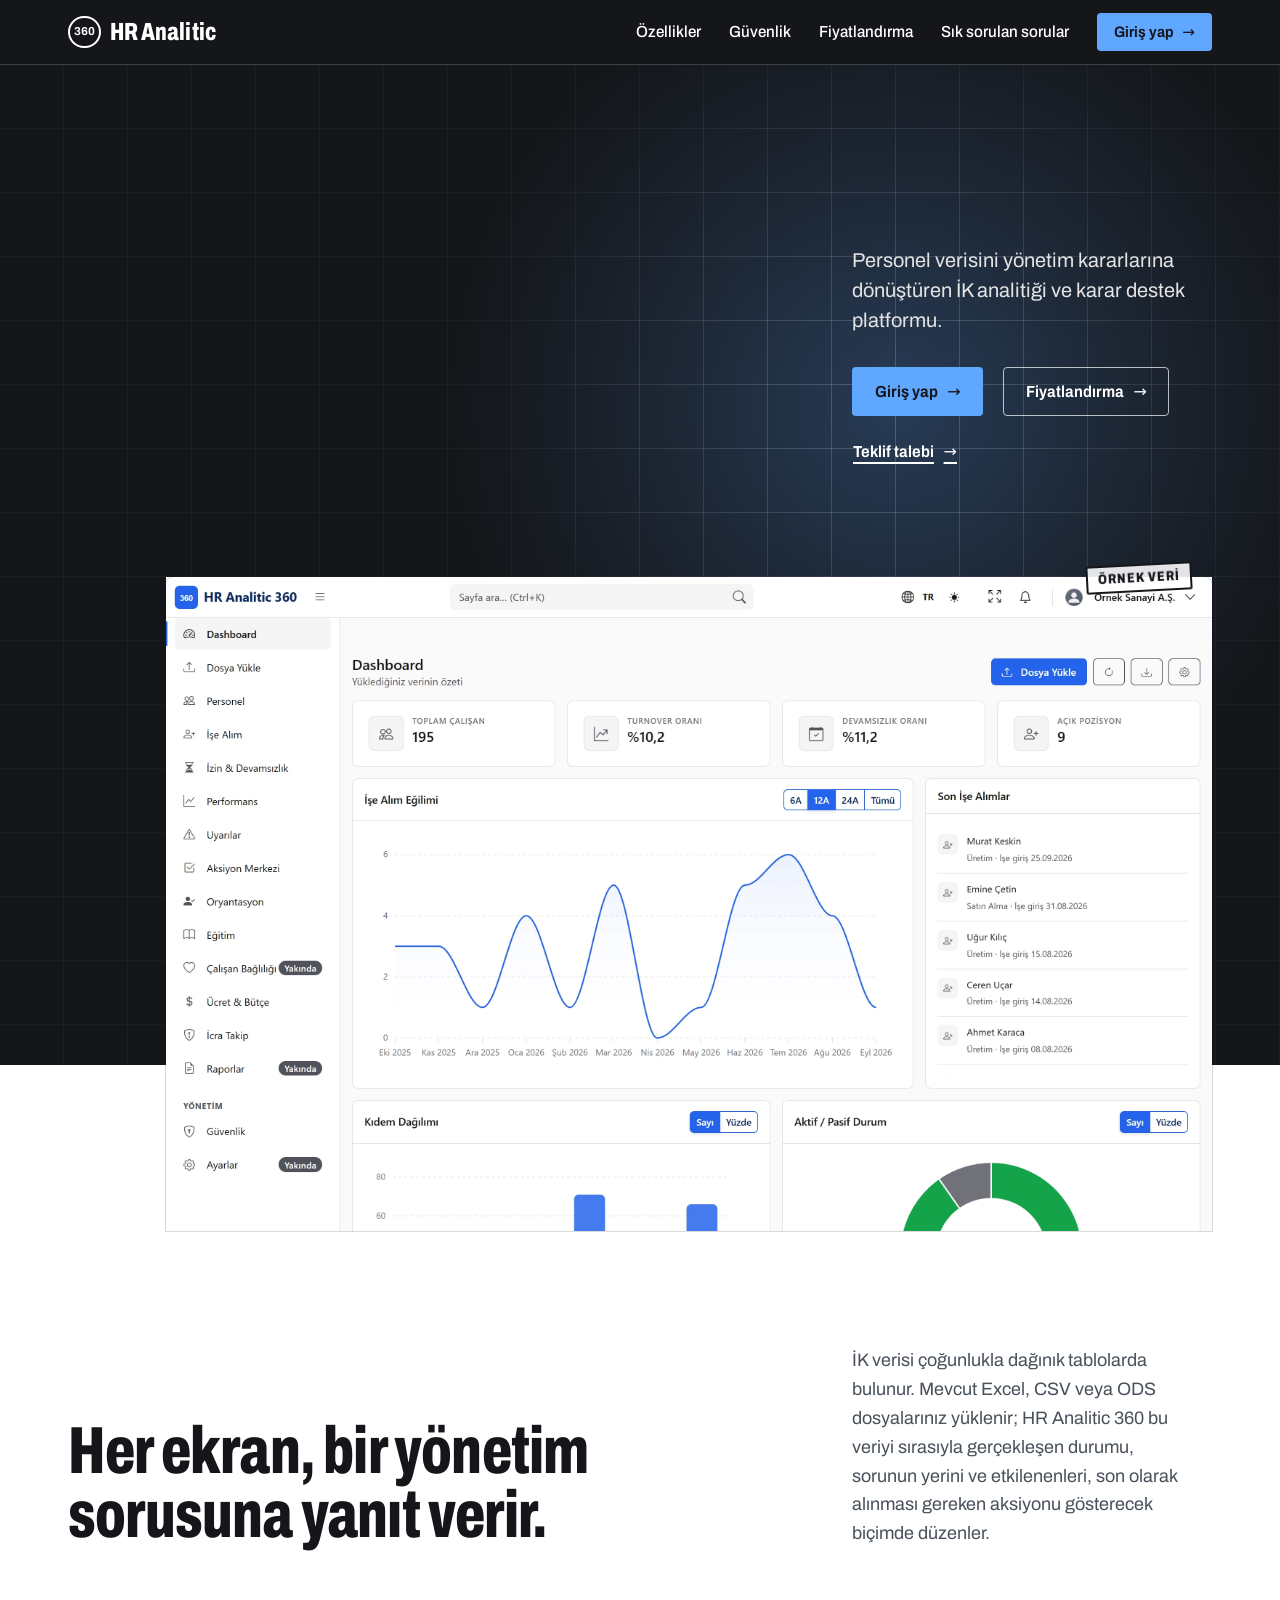
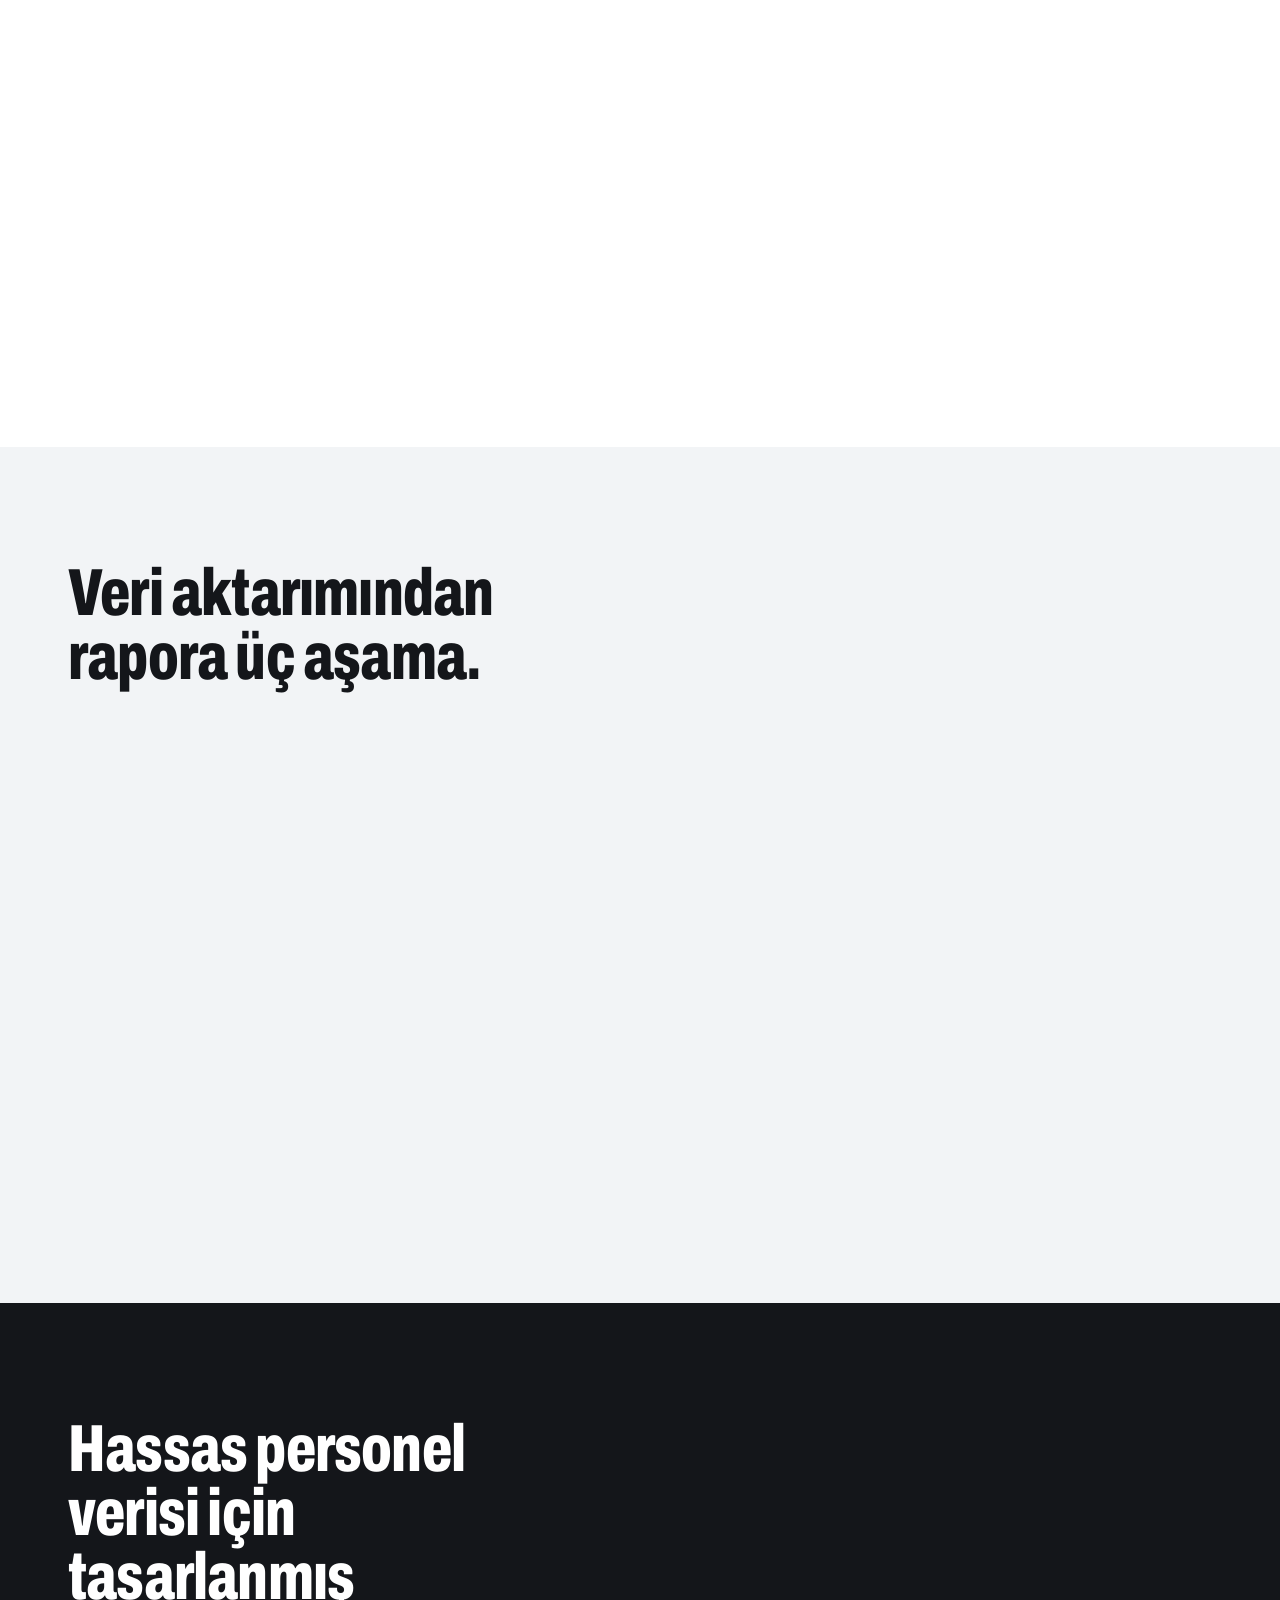
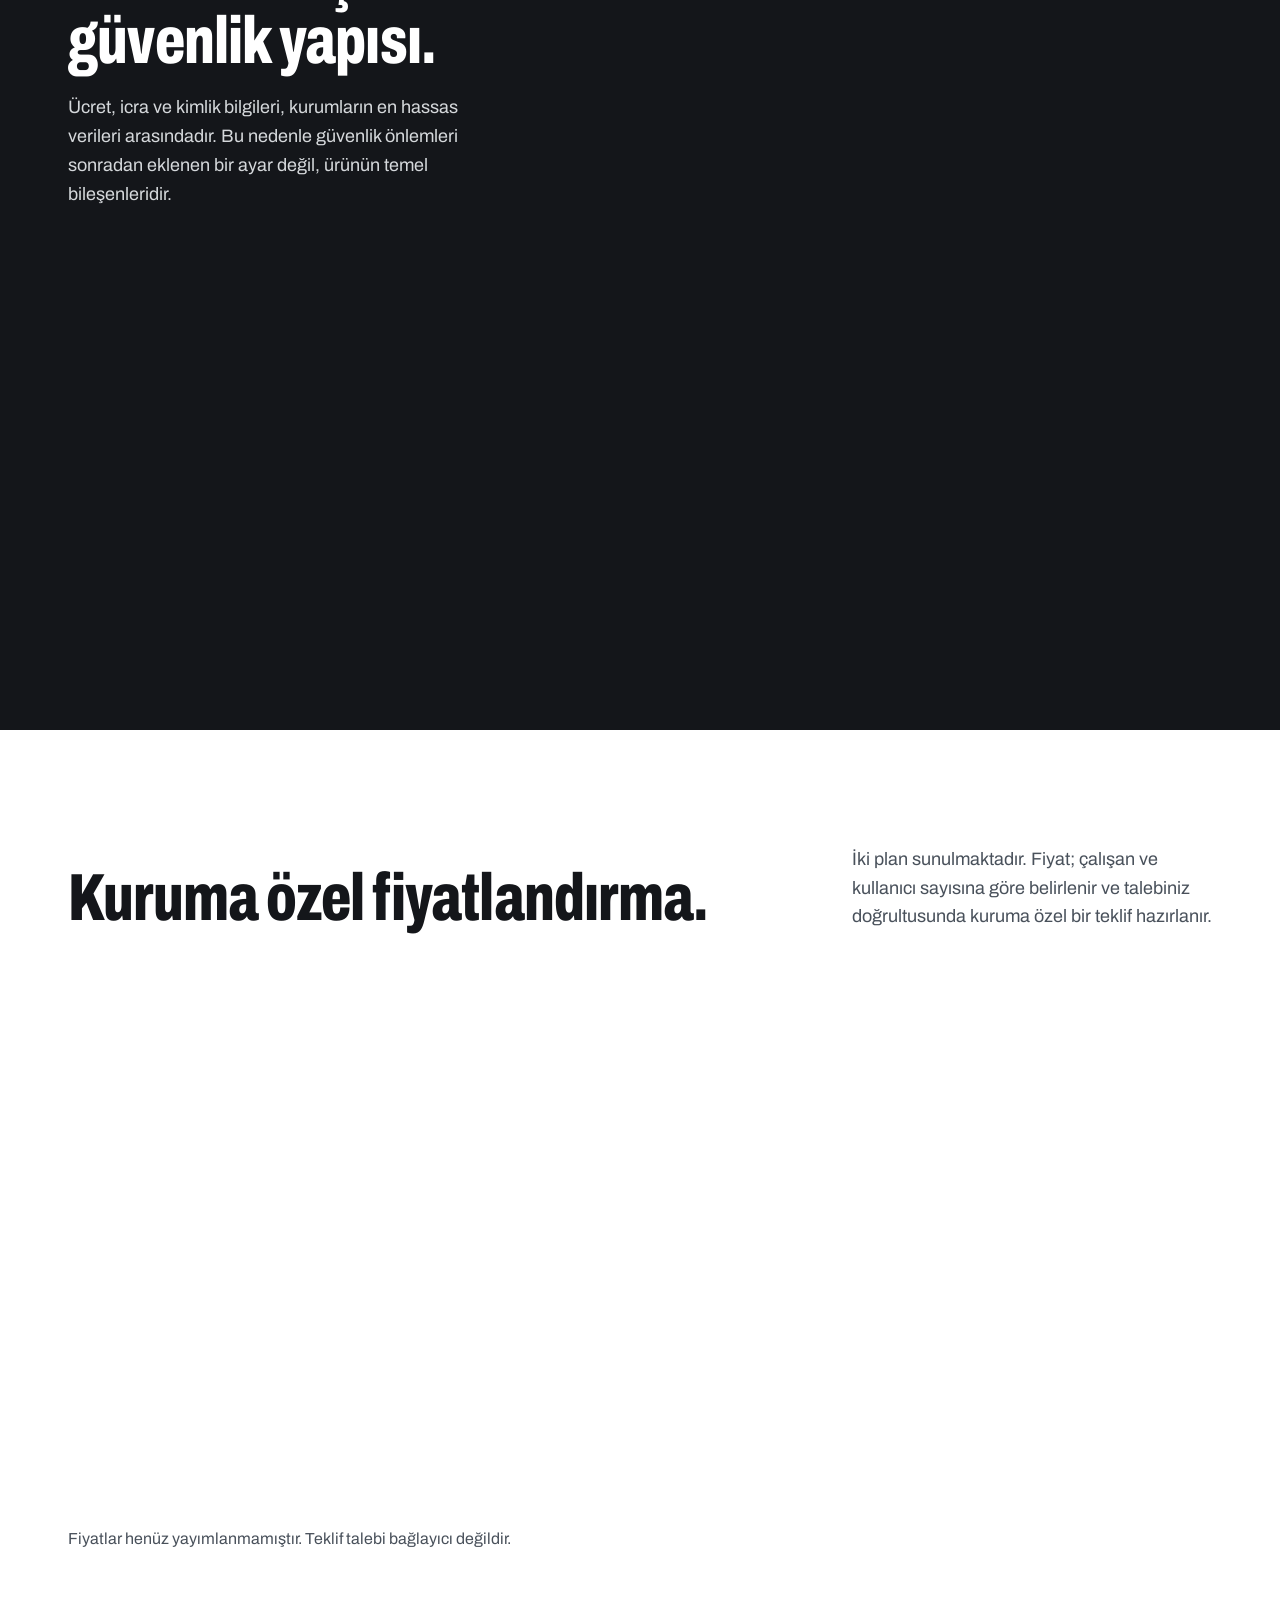
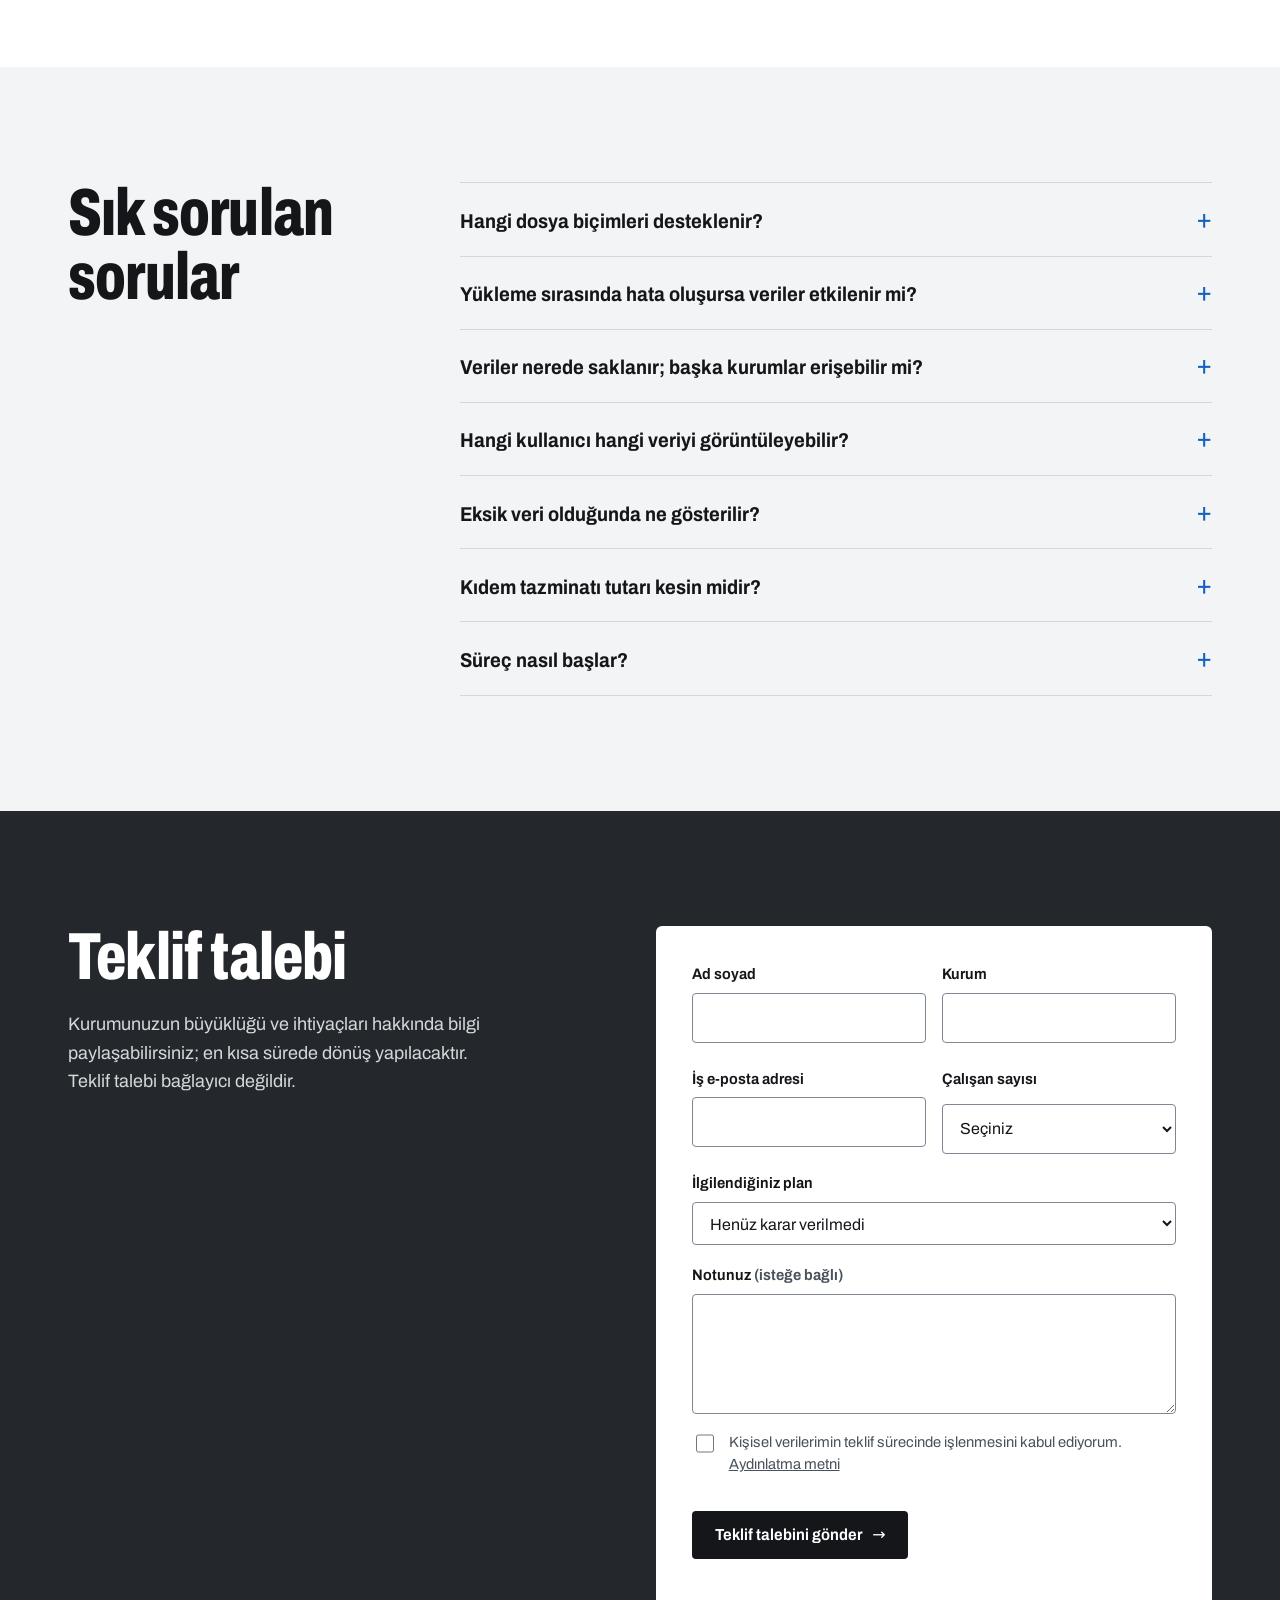
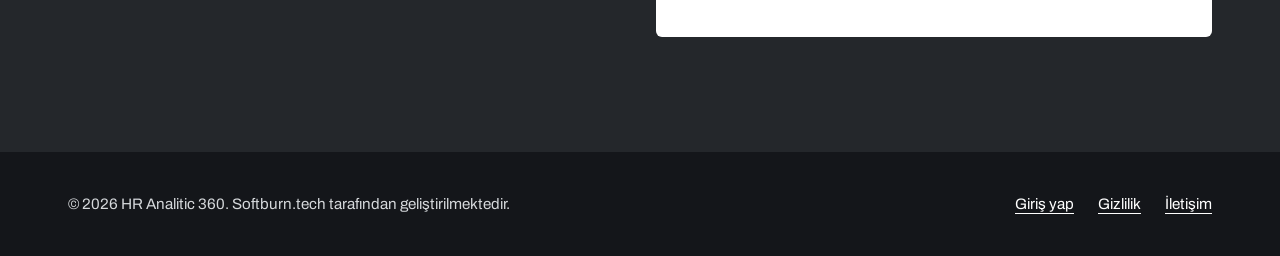
==== index.html @ 4946c641 "Publish HR Analitic 360 site" ====
<!doctype html>
<html lang="tr">
<head>
<meta charset="utf-8">
<meta name="viewport" content="width=device-width, initial-scale=1">
<meta http-equiv="Content-Security-Policy" content="default-src 'none'; img-src 'self'; font-src 'self'; style-src 'self'; script-src 'self'; connect-src https://formsubmit.co; form-action https://formsubmit.co; base-uri 'self'; manifest-src 'self'">
<title>HR Analitic 360 — İK analitiği ve karar destek platformu</title>
<meta name="description" content="Personel verisini yönetim kararlarına dönüştüren İK analitiği ve karar destek platformu. Rol bazlı yetkilendirme, denetim kaydı ve Avrupa Birliği'nde veri saklama.">
<meta name="theme-color" content="#14161a">
<link rel="canonical" href="https://hranalitik360.com.tr/">
<link rel="icon" href="favicon.svg" type="image/svg+xml">
<meta property="og:type" content="website">
<meta property="og:locale" content="tr_TR">
<meta property="og:title" content="HR Analitic 360 — İK analitiği ve karar destek platformu">
<meta property="og:description" content="Ne oldu? Sorun nerede? Kimler etkileniyor? Hangi aksiyon? Personel verisi bu dört soruya yanıt veren göstergelere, uyarılara ve aksiyon kayıtlarına dönüşür.">
<meta property="og:url" content="https://hranalitik360.com.tr/">
<meta property="og:image" content="https://hranalitik360.com.tr/img/og.png">
<meta name="twitter:card" content="summary_large_image">
<link rel="stylesheet" href="css/site.css">
<script src="js/erken.js"></script>
</head>
<body>
<a class="atla" href="#icerik">İçeriğe geç</a>

<header class="ust">
  <div class="kap">
    <a class="marka" href="#" aria-label="HR Analitic 360, sayfanın başı"><span class="marka-halka" aria-hidden="true">360</span>HR Analitic</a>
    <button class="menu-dugme" type="button" aria-expanded="false" aria-controls="menu">Menü</button>
    <nav class="menu" id="menu" aria-label="Ana gezinme">
      <a href="#sorular">Özellikler</a>
      <a href="#guvenlik">Güvenlik</a>
      <a href="#fiyatlandirma">Fiyatlandırma</a>
      <a href="#sss">Sık sorulan sorular</a>
      <a class="dugme dugme--mavi" href="https://app.hranalitik360.com.tr/login.html">Giriş yap</a>
    </nav>
  </div>
</header>

<main id="icerik">

  <section class="kahraman" aria-labelledby="h1">
    <div class="arka" aria-hidden="true"><span class="arka-izgara"></span><span class="arka-izgara-isik"></span><span class="arka-isik"></span></div>
    <div class="kap kahraman-izgara">
      <h1 id="h1">
        <span class="h1-satir">Ne oldu?</span>
        <span class="h1-satir">Sorun nerede?</span>
        <span class="h1-satir">Kimler etkileniyor?</span>
        <span class="h1-satir">Hangi aksiyon?</span>
      </h1>
      <div class="kahraman-yan">
        <p>Personel verisini yönetim kararlarına dönüştüren İK analitiği ve karar destek platformu.</p>
        <div class="dugmeler">
          <a class="dugme dugme--mavi" href="https://app.hranalitik360.com.tr/login.html">Giriş yap</a>
          <a class="dugme dugme--cizgi-beyaz" href="#fiyatlandirma">Fiyatlandırma</a>
          <a class="dugme dugme--duz" href="#iletisim">Teklif talebi</a>
        </div>
      </div>
      <figure class="kahraman-ekran">
        <div class="ekran">
          <span class="damga">Örnek veri</span>
          <picture><source media="(max-width: 700px)" srcset="img/dashboard-icerik.webp" width="2400" height="1520"><img src="img/dashboard.webp" width="2880" height="1800" alt="HR Analitic 360 ana pano: toplam çalışan 195, devir oranı yüzde 10,2, devamsızlık oranı yüzde 11,2, açık pozisyon 9; işe alım eğilimi grafiği ve son işe alımlar." fetchpriority="high"></picture>
        </div>
        <figcaption class="gizli">Ürünün gerçek ekranı, kurgusal bir şirkete ait örnek verilerle.</figcaption>
      </figure>
    </div>
  </section>

  <section class="bolum" id="sorular" aria-labelledby="sorular-baslik">
    <div class="kap">
      <div class="giris-izgara">
        <h2 class="baslik" id="sorular-baslik">Her ekran, bir yönetim sorusuna yanıt verir.</h2>
        <p class="govde soluk">İK verisi çoğunlukla dağınık tablolarda bulunur. Mevcut Excel, CSV veya ODS dosyalarınız yüklenir; HR Analitic 360 bu veriyi sırasıyla gerçekleşen durumu, sorunun yerini ve etkilenenleri, son olarak alınması gereken aksiyonu gösterecek biçimde düzenler.</p>
      </div>

      <article class="soru soru--tam belir">
        <div class="soru-baslik">
          <h3 class="baslik">Ne oldu?</h3>
          <p class="soru-ad">Pano</p>
        </div>
        <p class="govde">Toplam çalışan sayısı, devir hızı, devamsızlık oranı ve açık pozisyonlar tek ekranda izlenir. İşe alım eğilimi, kıdem dağılımı ve aktif–pasif çalışan oranı, yüklenen dosyadan hesaplanır.</p>
        <div class="ekran">
          <span class="damga">Örnek veri</span>
          <img src="img/dashboard-dagilim.webp" width="2400" height="800" alt="Kıdem dağılımı sütun grafiği ve aktif–pasif çalışan oranı halka grafiği." loading="lazy">
        </div>
      </article>

      <article class="soru soru--sag belir">
        <div class="soru-baslik">
          <h3 class="baslik">Sorun nerede?</h3>
          <p class="soru-ad">Uyarılar</p>
        </div>
        <p class="govde">Deneme süresi bitişleri, sözleşme ve çalışma izni tarihleri, eğitim ve sertifika geçerlilikleri, yüksek izin bakiyesi ve yüksek devamsızlık kontrol edilir. Tanımlı eşiği aşan her durum ayrı bir sayaçta gösterilir.</p>
        <div class="ekran">
          <span class="damga">Örnek veri</span>
          <img src="img/uyarilar-kartlar.webp" width="2400" height="660" alt="Uyarı sayaçları: deneme süresi bitişi 30 gün içinde 4 yaklaşan; yüksek devamsızlık 8 eşiği aşan; yüksek izin bakiyesi 1 eşiği aşan." loading="lazy">
        </div>
      </article>

      <article class="soru soru--tam belir">
        <div class="soru-baslik">
          <h3 class="baslik">Kimler etkileniyor?</h3>
          <p class="soru-ad">Uyarı listesi</p>
        </div>
        <p class="govde">Her uyarı; ilgili personel, departman, tarih ve kalan gün bilgisiyle listelenir. Böylece sorun, genel bir orandan çıkarılarak sorumluluk atanabilen somut bir kayda dönüşür.</p>
        <div class="ekran">
          <span class="damga">Örnek veri</span>
          <img src="img/uyarilar-liste.webp" width="2400" height="904" alt="Uyarı listesi: personel, departman, tarih ve kalan gün; her satırda Aksiyon oluştur düğmesi." loading="lazy">
        </div>
      </article>

      <article class="soru soru--sol belir">
        <div class="soru-baslik">
          <h3 class="baslik">Hangi aksiyon?</h3>
          <p class="soru-ad">Aksiyon Merkezi</p>
        </div>
        <p class="govde">Uyarılardan aksiyon kaydı oluşturulur; sorumlu, termin ve durum atanır. Kayıtlar silinmez, kapanış notuyla tamamlanır; böylece her karar izlenebilir kalır.</p>
        <div class="ekran">
          <span class="damga">Örnek veri</span>
          <img src="img/aksiyonlar-icerik.webp" width="2400" height="1120" alt="Aksiyon Merkezi: sorumlusu ve termini belirlenmiş aksiyonlar; Başla, Kapat ve Düzenle düğmeleri." loading="lazy">
        </div>
      </article>

      <div class="digerler">
        <article class="diger belir">
          <div class="ekran">
            <span class="damga">Örnek veri</span>
            <img src="img/ise-alim-dar.webp" width="1640" height="1320" alt="İşe Alım ekranı: açık pozisyonlar, departman, lokasyon, talep tarihi, kişi sayısı ve durum." loading="lazy">
          </div>
          <h3 class="baslik">İşe alım</h3>
          <p class="govde">Açık pozisyonlar, talep tarihleri ve durumları ile kaynaklara göre aday dönüşüm oranları izlenir.</p>
        </article>
        <article class="diger belir">
          <div class="ekran">
            <span class="damga">Örnek veri</span>
            <img src="img/butce-dar.webp" width="1640" height="1600" alt="Ücret ve Bütçe ekranı: kapsanan personel, toplam brüt ücret, toplam işveren maliyeti ve ortalama brüt ücret; departman kırılımı." loading="lazy">
          </div>
          <h3 class="baslik">Ücret ve bütçe</h3>
          <p class="govde">Toplam brüt ücret, işveren maliyeti ve departman kırılımı raporlanır. Kıdem tazminatı yükümlülüğü, kullanıcı tarafından girilen tavana göre hesaplanır; sistem bu değeri kendiliğinden varsaymaz. Erişim yalnızca yetkili rollere açıktır.</p>
        </article>
      </div>
      <p class="liste-satir liste-satir--alt belir">İzin ve devamsızlık, performans, oryantasyon, eğitim ve icra takibi modülleri de aynı veri kümesini kullanır.</p>
    </div>
  </section>

  <section class="bolum bolum--yuzey" aria-labelledby="adimlar-baslik">
    <div class="kap">
      <div class="giris-izgara">
        <h2 class="baslik" id="adimlar-baslik">Veri aktarımından rapora üç aşama.</h2>
      </div>
      <ol class="adimlar">
        <li class="adim belir"><h3>Yükleme</h3><p>Excel, CSV veya ODS biçimindeki personel dosyası yüklenir. Sütun adlarının ürün şablonuyla birebir aynı olması gerekmez.</p></li>
        <li class="adim belir"><h3>Eşleştirme</h3><p>Tanınmayan sütunlar bir kez eşleştirilir. Eşleştirme kaydedilir ve sonraki yüklemelerde otomatik olarak uygulanır.</p></li>
        <li class="adim belir"><h3>Raporlama</h3><p>Göstergeler, uyarılar ve aksiyon listesi oluşur. Eksik veri tahmin edilmez; ilgili alanda “Veri yetersiz” ifadesi görüntülenir.</p></li>
      </ol>
      <p class="soz belir"><strong>Veri bütünlüğü.</strong> Okunamayan hiçbir değer sessizce atılmaz; tümü yükleme raporunda listelenir. Kayıt tek işlemde yapılır; bir hata oluşursa mevcut veri değişmeden kalır.</p>
    </div>
  </section>

  <section class="bolum bolum--koyu" id="guvenlik" aria-labelledby="guvenlik-baslik">
    <div class="kap guvenlik-izgara">
      <div class="metin">
        <h2 class="baslik" id="guvenlik-baslik">Hassas personel verisi için tasarlanmış güvenlik yapısı.</h2>
        <p>Ücret, icra ve kimlik bilgileri, kurumların en hassas verileri arasındadır. Bu nedenle güvenlik önlemleri sonradan eklenen bir ayar değil, ürünün temel bileşenleridir.</p>
      </div>
      <dl class="ozellikler">
        <div class="ozellik belir"><dt>İki aşamalı doğrulama</dt><dd>Kurumsal planda zorunludur; oturum açma işlemi yalnızca parola ile tamamlanamaz.</dd></div>
        <div class="ozellik belir"><dt>Rol bazlı yetkilendirme</dt><dd>Sahip, İK Uzmanı, Bordro, Eğitim ve Özet rolleri tanımlıdır. Ücret ve icra bilgileri yalnızca yetkili rollere gösterilir.</dd></div>
        <div class="ozellik belir"><dt>Denetim kaydı</dt><dd>Hangi kullanıcının hangi veriyi ne zaman görüntülediği veya değiştirdiği kaydedilir. Kayıt yazılamıyorsa veri erişimi sağlanmaz.</dd></div>
        <div class="ozellik belir"><dt>Hassas alanların şifrelenmesi</dt><dd>TC kimlik numarası, telefon, e-posta, özel durum ve çıkış nedeni alanları AES-256 ile şifrelenerek saklanır.</dd></div>
        <div class="ozellik belir"><dt>Kurumlar arası yalıtım</dt><dd>Veritabanı, satır düzeyinde erişim denetimi uygular; her kurum yalnızca kendi verisine erişebilir.</dd></div>
        <div class="ozellik belir"><dt>Oturum yönetimi</dt><dd>Etkin olmayan oturumlar otomatik olarak kapatılır (Kurumsal planda 30 dakika). Açık oturumlar kullanıcı tarafından görüntülenebilir ve sonlandırılabilir.</dd></div>
        <div class="ozellik belir"><dt>Veri konumu</dt><dd>Veriler Avrupa Birliği sınırları içinde, İrlanda’daki bir veri merkezinde saklanır.</dd></div>
      </dl>
    </div>
  </section>

  <section class="bolum" id="fiyatlandirma" aria-labelledby="fiyat-baslik">
    <div class="kap">
      <div class="giris-izgara">
        <h2 class="baslik" id="fiyat-baslik">Kuruma özel fiyatlandırma.</h2>
        <p class="govde soluk">İki plan sunulmaktadır. Fiyat; çalışan ve kullanıcı sayısına göre belirlenir ve talebiniz doğrultusunda kuruma özel bir teklif hazırlanır.</p>
      </div>
      <div class="planlar">
        <article class="plan plan--solo belir">
          <h3>Solo</h3>
          <p class="plan-not">Tek İK uzmanı ve küçük ekipler için.</p>
          <ul class="plan-liste">
            <li>Tüm analiz ekranları ve erken uyarılar</li>
            <li>Excel, CSV ve ODS ile veri yükleme; sütun eşleştirmelerinin hatırlanması</li>
            <li>Aksiyon Merkezi</li>
            <li>Rol ayrımı gerektirmeyen küçük ekipler için basit kurulum</li>
          </ul>
          <a class="dugme dugme--cizgi" href="#iletisim" data-plan="Solo">Solo için teklif talebi</a>
        </article>
        <article class="plan plan--kurumsal belir">
          <h3>Kurumsal</h3>
          <p class="plan-not">Yetkilendirme ve denetim gerektiren kurumlar için.</p>
          <ul class="plan-liste">
            <li>Solo plandaki tüm özellikler</li>
            <li>Zorunlu iki aşamalı doğrulama</li>
            <li>Rol bazlı erişim; ücret ve icra verilerinin yalnızca yetkili rollere açılması</li>
            <li>Denetim kaydının görüntülenmesi ve saklanması</li>
            <li>Kısa oturum süresi: 30 dakika işlem yapılmazsa oturum kapanır</li>
          </ul>
          <p class="plan-ayrim">Hassas verilerle çalışan İK, bordro ve yönetim ekipleri için önerilir.</p>
          <a class="dugme dugme--mavi" href="#iletisim" data-plan="Kurumsal">Kurumsal için teklif talebi</a>
        </article>
      </div>
      <p class="fiyat-not">Fiyatlar henüz yayımlanmamıştır. Teklif talebi bağlayıcı değildir.</p>
    </div>
  </section>

  <section class="bolum bolum--yuzey bolum--sss" id="sss" aria-labelledby="sss-baslik">
    <div class="kap">
      <div class="giris-izgara">
        <h2 class="baslik" id="sss-baslik">Sık sorulan sorular</h2>
      </div>
      <div class="sss">
        <details><summary>Hangi dosya biçimleri desteklenir?</summary><div><p>Excel (.xlsx, .xls), CSV ve ODS biçimleri desteklenir. Sütun adları ürün şablonundan farklı olabilir; tanınmayan sütunlar eşleştirme ekranında bir kez bağlanır ve sonraki yüklemelerde hatırlanır.</p></div></details>
        <details><summary>Yükleme sırasında hata oluşursa veriler etkilenir mi?</summary><div><p>Hayır. Kayıt tek işlemde yapılır; hata oluşursa kurumunuzun mevcut verisi değişmeden kalır. Okunamayan veya hatalı değerler sessizce atılmaz, yükleme raporunda listelenir.</p></div></details>
        <details><summary>Veriler nerede saklanır; başka kurumlar erişebilir mi?</summary><div><p>Veriler Avrupa Birliği’nde, İrlanda’daki bir veri merkezinde saklanır. Veritabanı satır düzeyinde erişim denetimi uygular; her kurum yalnızca kendi kayıtlarına erişebilir.</p></div></details>
        <details><summary>Hangi kullanıcı hangi veriyi görüntüleyebilir?</summary><div><p>Sahip, İK Uzmanı, Bordro, Eğitim ve Özet olmak üzere beş rol tanımlıdır. Ücret ve icra gibi hassas veriler yalnızca yetkili rollere gösterilir. Her görüntüleme ve değişiklik denetim kaydına işlenir.</p></div></details>
        <details><summary>Eksik veri olduğunda ne gösterilir?</summary><div><p>“Veri yetersiz” ifadesi gösterilir. Eksik değerler tahmin edilmez ve sıfır olarak hesaplanmaz; dışarıda kalan kayıtlar ekranda belirtilir.</p></div></details>
        <details><summary>Kıdem tazminatı tutarı kesin midir?</summary><div><p>Hayır. Ücret ve Bütçe ekranındaki kıdem tazminatı yükümlülüğü, kullanıcı tarafından girilen tavana göre hesaplanan potansiyel bir üst sınırdır; gerçek ödeme, ayrılma nedenine bağlıdır. Kesin hesaplama için mali müşavirinize danışılmalıdır.</p></div></details>
        <details><summary>Süreç nasıl başlar?</summary><div><p>Aşağıdaki teklif talebi formu doldurulur ve tarafınıza dönüş yapılır. Mevcut hesabı olan kullanıcılar, sağ üstteki “Giriş yap” bağlantısını kullanabilir.</p></div></details>
      </div>
    </div>
  </section>

  <section class="bolum bolum--iletisim" id="iletisim" aria-labelledby="iletisim-baslik">
    <div class="kap iletisim-izgara">
      <div class="metin">
        <h2 class="baslik" id="iletisim-baslik">Teklif talebi</h2>
        <p>Kurumunuzun büyüklüğü ve ihtiyaçları hakkında bilgi paylaşabilirsiniz; en kısa sürede dönüş yapılacaktır. Teklif talebi bağlayıcı değildir.</p>
      </div>
      <form class="form" id="form" action="https://formsubmit.co/info@gelisim360.com" method="POST" novalidate>
        <div class="alan"><label for="ad">Ad soyad</label><input id="ad" name="Ad soyad" autocomplete="name" required><span class="hata" id="ad-hata" role="alert"></span></div>
        <div class="alan"><label for="sirket">Kurum</label><input id="sirket" name="Kurum" autocomplete="organization" required><span class="hata" id="sirket-hata" role="alert"></span></div>
        <div class="alan"><label for="eposta">İş e-posta adresi</label><input id="eposta" name="E-posta" type="email" autocomplete="email" required><span class="hata" id="eposta-hata" role="alert"></span></div>
        <div class="alan"><label for="sayi">Çalışan sayısı</label>
          <select id="sayi" name="Çalışan sayısı"><option value="">Seçiniz</option><option>1–50</option><option>51–200</option><option>201–500</option><option>500’den fazla</option></select></div>
        <div class="alan alan--tam"><label for="plan">İlgilendiğiniz plan</label>
          <select id="plan" name="Plan"><option>Henüz karar verilmedi</option><option>Solo</option><option>Kurumsal</option></select></div>
        <div class="alan alan--tam"><label for="mesaj">Notunuz <span class="soluk">(isteğe bağlı)</span></label><textarea id="mesaj" name="Not" maxlength="1500"></textarea></div>
        <div class="sahte" aria-hidden="true"><label>Bu alanı boş bırakınız <input name="_honey" tabindex="-1" autocomplete="off"></label></div>
        <input type="hidden" name="_subject" value="HR Analitic 360 — yeni teklif talebi">
        <input type="hidden" name="_captcha" value="false">
        <input type="hidden" name="_template" value="table">
        <label class="onay"><input type="checkbox" id="onay" required><span>Kişisel verilerimin teklif sürecinde işlenmesini kabul ediyorum. <a href="https://app.hranalitik360.com.tr/gizlilik.html">Aydınlatma metni</a></span></label>
        <span class="hata hata--tam" id="onay-hata" role="alert"></span>
        <button class="dugme dugme--koyu" type="submit" id="gonder">Teklif talebini gönder</button>
        <p class="form-durum" id="form-durum" role="status" aria-live="polite"></p>
      </form>
    </div>
  </section>
</main>

<footer class="alt">
  <div class="kap">
    <p>© 2026 HR Analitic 360. Softburn.tech tarafından geliştirilmektedir.</p>
    <ul>
      <li><a href="https://app.hranalitik360.com.tr/login.html">Giriş yap</a></li>
      <li><a href="https://app.hranalitik360.com.tr/gizlilik.html">Gizlilik</a></li>
      <li><a href="#iletisim">İletişim</a></li>
    </ul>
  </div>
</footer>

<script src="js/site.js"></script>
</body>
</html>
---- css/site.css ----
/* HR Analitic 360 — tanıtım sayfası. Tek yazı tipi ailesi (Archivo, genişlik ekseniyle), mühür şarabı + saf beyaz + mürekkep. */

@font-face {
  font-family: 'Archivo';
  src: url('../fonts/archivo-latin-ext-wdth-normal.woff2') format('woff2');
  font-weight: 100 900; font-stretch: 62% 125%; font-display: swap;
  unicode-range: U+0100-02BA, U+02BD-02C5, U+02C7-02CC, U+02CE-02D7, U+02DD-02FF, U+0304, U+0308, U+0329, U+1D00-1DBF, U+1E00-1E9F, U+1EF2-1EFF, U+2020, U+20A0-20AB, U+20AD-20C0, U+2113, U+2C60-2C7F, U+A720-A7FF;
}
@font-face {
  font-family: 'Archivo';
  src: url('../fonts/archivo-latin-wdth-normal.woff2') format('woff2');
  font-weight: 100 900; font-stretch: 62% 125%; font-display: swap;
  unicode-range: U+0000-00FF, U+0131, U+0152-0153, U+02BB-02BC, U+02C6, U+02DA, U+02DC, U+0304, U+0308, U+0329, U+2000-206F, U+20AC, U+2122, U+2191, U+2193, U+2212, U+2215, U+FEFF, U+FFFD;
}

:root {
  --beyaz: oklch(1 0 0);
  --yuzey: oklch(0.965 0.004 255);
  --cizgi: oklch(0.88 0.008 255);
  --murekkep: oklch(0.2 0.008 260);
  --murekkep-2: oklch(0.27 0.01 260);
  --soluk: oklch(0.43 0.02 255);
  --acik: oklch(0.88 0.006 260);
  --mavi: oklch(0.72 0.15 255);
  --mavi-ac: oklch(0.78 0.13 255);
  --mavi-koyu: oklch(0.5 0.17 258);
  --odak: oklch(0.52 0.17 258);
  --kap: 1240px;
  --bosluk: clamp(1.25rem, 4vw, 3rem);
  --kolay: cubic-bezier(0.22, 1, 0.36, 1);
  --z-ust: 20;
  font-size: 100%;
}

*, *::before, *::after { box-sizing: border-box; }
html { scroll-behavior: smooth; scroll-padding-top: 5rem; -webkit-text-size-adjust: 100%; }
body {
  margin: 0; background: var(--beyaz); color: var(--murekkep);
  font-family: 'Archivo', system-ui, -apple-system, 'Segoe UI', sans-serif; font-size: 1.125rem; line-height: 1.6; font-stretch: 100%;
  text-rendering: optimizeLegibility; -webkit-font-smoothing: antialiased; font-variant-numeric: tabular-nums;
}
img { display: block; max-width: 100%; height: auto; }
a { color: inherit; }
h1, h2, h3, p, ul, ol, dl, dd, figure { margin: 0; }
ul, ol { padding: 0; list-style: none; }
.ust, .kahraman, .bolum--koyu, .bolum--iletisim, .alt { --odak: var(--mavi); }
:focus-visible { outline: 3px solid var(--odak); outline-offset: 3px; border-radius: 2px; }

.kap { width: 100%; max-width: var(--kap); margin-inline: auto; padding-inline: var(--bosluk); }
.atla { position: absolute; left: -999px; top: 0; background: var(--beyaz); color: var(--murekkep); padding: .75rem 1rem; z-index: 100; }
.atla:focus { left: var(--bosluk); top: .5rem; }
.gizli { position: absolute; width: 1px; height: 1px; overflow: hidden; clip-path: inset(50%); white-space: nowrap; }

/* ---- Başlıklar: genişlik ekseni ile ölçülü ---- */
.baslik { font-weight: 800; font-stretch: 70%; line-height: 0.96; letter-spacing: -0.012em; text-wrap: balance; }
h2.baslik { font-size: clamp(2.4rem, 5.2vw, 4.4rem); }
h3.baslik { font-size: clamp(1.9rem, 3.2vw, 2.6rem); font-stretch: 74%; line-height: 1; }
.govde { max-width: 62ch; text-wrap: pretty; }
.soluk { color: var(--soluk); }

/* ---- Düğmeler ---- */
.dugme {
  display: inline-flex; align-items: center; gap: .6rem; padding: .85rem 1.35rem; border: 1.5px solid transparent; border-radius: 4px;
  font: inherit; font-size: 1rem; font-weight: 650; font-stretch: 92%; line-height: 1.2; text-decoration: none; cursor: pointer;
  transition: background-color .18s var(--kolay), color .18s var(--kolay), border-color .18s var(--kolay), transform .12s var(--kolay);
}
.dugme::after { content: '→'; font-weight: 500; transition: transform .2s var(--kolay); }
.dugme:hover::after { transform: translateX(3px); }
.dugme:active { transform: translateY(1px) scale(.985); }
.dugme--mavi { background: var(--mavi); color: var(--murekkep); }
.dugme--mavi:hover { background: var(--mavi-ac); }
.dugme--cizgi-beyaz { border-color: color-mix(in oklab, var(--beyaz) 70%, transparent); color: var(--beyaz); }
.dugme--cizgi-beyaz:hover { background: color-mix(in oklab, var(--beyaz) 14%, transparent); border-color: var(--beyaz); }
.dugme--koyu { background: var(--murekkep); color: var(--beyaz); }
.dugme--koyu:hover { background: var(--murekkep-2); }
.dugme--cizgi { border-color: var(--murekkep); color: var(--murekkep); }
.dugme--cizgi:hover { background: var(--murekkep); color: var(--beyaz); }
.dugme[disabled] { opacity: .6; cursor: progress; }
.baglanti { font-weight: 600; text-underline-offset: .25em; text-decoration-thickness: 1.5px; }

/* ---- Üst bant ---- */
.ust { position: sticky; top: 0; z-index: var(--z-ust); background: var(--murekkep); color: var(--beyaz); border-bottom: 1px solid color-mix(in oklab, var(--beyaz) 18%, transparent); }
.ust .kap { display: flex; align-items: center; justify-content: space-between; gap: 1.5rem; min-height: 4rem; }
.marka { display: inline-flex; align-items: center; gap: .55rem; text-decoration: none; font-weight: 800; font-stretch: 72%; font-size: 1.55rem; letter-spacing: .005em; line-height: 1; }
.marka-halka { display: inline-grid; place-items: center; width: 2.05rem; height: 2.05rem; border: 2px solid currentColor; border-radius: 50%; font-size: .72rem; font-stretch: 100%; font-weight: 700; letter-spacing: 0; }
.menu { display: flex; align-items: center; gap: 1.75rem; }
.menu a:not(.dugme) { text-decoration: none; font-size: 1rem; font-weight: 500; font-stretch: 94%; padding-block: .4rem; background: linear-gradient(currentColor, currentColor) left bottom / 0 1.5px no-repeat; transition: background-size .25s var(--kolay); }
.menu a:not(.dugme):hover { background-size: 100% 1.5px; }
.menu .dugme { padding: .55rem 1rem; font-size: .95rem; }
.menu-dugme { display: none; background: none; border: 1.5px solid color-mix(in oklab, var(--beyaz) 60%, transparent); color: inherit; border-radius: 4px; padding: .5rem .85rem; font: inherit; font-size: .95rem; font-weight: 600; cursor: pointer; }

/* ---- Kahraman alan ---- */
.kahraman { position: relative; background: var(--murekkep); color: var(--beyaz); padding-top: clamp(4.5rem, 10vw, 9rem); }
.kahraman > .kap { position: relative; z-index: 1; }
.kahraman-izgara { display: grid; grid-template-columns: repeat(12, minmax(0, 1fr)); column-gap: 2rem; row-gap: clamp(3.5rem, 7vw, 6rem); align-items: end; }
.kahraman h1 { grid-column: 1 / span 8; font-weight: 800; line-height: .96; letter-spacing: -0.015em; font-size: clamp(2.5rem, 6vw, 5.4rem); }
.h1-satir { display: block; color: var(--acik); white-space: nowrap; }
.h1-satir:nth-child(1) { font-stretch: 64%; }
.h1-satir:nth-child(2) { font-stretch: 74%; }
.h1-satir:nth-child(3) { font-stretch: 86%; }
.h1-satir:nth-child(4) { font-stretch: 104%; color: var(--mavi); }
.kahraman-yan { grid-column: 9 / span 4; display: grid; gap: 2rem; padding-bottom: .75rem; }
.kahraman-yan p { font-size: 1.25rem; line-height: 1.5; color: color-mix(in oklab, var(--beyaz) 90%, var(--murekkep)); }
.dugmeler { display: flex; flex-wrap: wrap; align-items: center; gap: .75rem 1.25rem; }
.dugme--duz { padding-inline: 0; border-color: transparent; color: var(--beyaz); text-decoration: underline; text-decoration-thickness: 1.5px; text-underline-offset: .3em; }
.dugme--duz:hover { color: var(--mavi-ac); }

.ekran { position: relative; background: var(--beyaz); border-radius: 6px; outline: 1px solid color-mix(in oklab, var(--murekkep) 16%, transparent); }
.ekran img { width: 100%; border-radius: inherit; }
.damga {
  position: absolute; top: -.85rem; right: 1.25rem; z-index: 2; padding: .2rem .6rem; border: 2px solid var(--murekkep); color: var(--murekkep); background: color-mix(in oklab, var(--beyaz) 88%, transparent);
  font-weight: 800; font-stretch: 78%; font-size: .85rem; letter-spacing: .08em; text-transform: uppercase; line-height: 1.3; transform: rotate(-3deg); border-radius: 2px;
}
.kahraman-ekran { grid-column: 2 / span 11; margin-bottom: clamp(-11rem, -13vw, -4rem); position: relative; z-index: 1; }
.kahraman-ekran .ekran { border-radius: 8px 8px 0 0; outline-offset: 0; }
.kahraman + .bolum { padding-top: calc(clamp(4rem, 9vw, 8rem) + clamp(4rem, 13vw, 11rem)); }


/* ---- Kahraman arka planı: fareyi gecikmeli izleyen yumuşak ışık ve altında beliren ince ızgara ---- */
.arka { position: absolute; inset: 0; overflow: hidden; pointer-events: none; --x: 70%; --y: 32%; }
.arka span { position: absolute; inset: 0; }
.arka-izgara, .arka-izgara-isik { background-image: linear-gradient(oklch(1 0 0 / var(--a)) 1px, transparent 1px), linear-gradient(90deg, oklch(1 0 0 / var(--a)) 1px, transparent 1px); background-size: 64px 64px; background-position: -1px -1px; }
.arka-izgara { --a: .03; }
.arka-izgara-isik { --a: .2; -webkit-mask-image: radial-gradient(circle 400px at var(--x) var(--y), #000 0, transparent 100%); mask-image: radial-gradient(circle 400px at var(--x) var(--y), #000 0, transparent 100%); }
.arka-isik { background: radial-gradient(circle 620px at var(--x) var(--y), color-mix(in oklab, var(--mavi) 26%, transparent) 0, color-mix(in oklab, var(--mavi) 9.5%, transparent) 42%, transparent 72%); }

/* ---- Bölümler ---- */
.bolum { padding-block: clamp(4rem, 9vw, 8rem); }
.bolum--yuzey { background: var(--yuzey); }
.bolum--koyu { background: var(--murekkep); color: var(--beyaz); }
.bolum--iletisim { background: var(--murekkep-2); color: var(--beyaz); }
.giris-izgara { display: grid; grid-template-columns: repeat(12, minmax(0, 1fr)); column-gap: 2rem; row-gap: 1.5rem; align-items: end; margin-bottom: clamp(2.5rem, 6vw, 5rem); }
.giris-izgara h2 { grid-column: 1 / span 7; }
.giris-izgara .govde { grid-column: 9 / span 4; }

/* Dört soru: üstte soru ve metin, altta geniş ekran; her bölümde ekranın konumu değişir */
.soru { display: grid; grid-template-columns: repeat(12, minmax(0, 1fr)); column-gap: 2rem; row-gap: clamp(1.5rem, 3vw, 2.5rem); align-items: end; padding-block: clamp(2.5rem, 6vw, 5rem); border-top: 1px solid var(--cizgi); }
.soru:first-of-type { border-top: 0; padding-top: 0; }
.soru-baslik { grid-column: 1 / span 5; display: grid; gap: .6rem; }
.soru-baslik h3 { color: var(--murekkep); font-size: clamp(2.2rem, 4.4vw, 3.6rem); }
.soru-ad { font-size: .95rem; font-weight: 700; font-stretch: 90%; color: var(--mavi-koyu); }
.soru > .govde { grid-column: 7 / span 6; }
.soru .ekran { grid-row: 2; }
.soru--tam .ekran { grid-column: 1 / -1; }
.soru--sag .ekran { grid-column: 4 / -1; }
.soru--sol .ekran { grid-column: 1 / span 9; }

.digerler { display: grid; grid-template-columns: repeat(12, minmax(0, 1fr)); column-gap: 2rem; row-gap: 2.5rem; margin-top: clamp(3rem, 7vw, 6rem); }
.diger { display: grid; gap: 1.25rem; align-content: start; }
.diger:nth-child(1) { grid-column: 1 / span 6; }
.diger:nth-child(2) { grid-column: 7 / span 6; margin-top: clamp(2rem, 7vw, 6rem); }
.diger h3 { color: var(--murekkep); }
.liste-satir--alt { margin-top: 2.5rem; }
.hata--tam { grid-column: 1 / -1; }
.liste-satir { font-size: 1rem; color: var(--soluk); max-width: 62ch; }

/* Adımlar: gerçek bir sıra */
.adimlar { display: grid; grid-template-columns: repeat(3, minmax(0, 1fr)); column-gap: 2.5rem; row-gap: 2.5rem; counter-reset: adim; }
.adim { border-top: 2px solid var(--murekkep); padding-top: 1rem; display: grid; gap: .6rem; align-content: start; }
.adim::before { counter-increment: adim; content: counter(adim); font-weight: 800; font-stretch: 62%; font-size: clamp(3.5rem, 7vw, 5.5rem); line-height: .9; color: var(--mavi-koyu); }
.adim h3 { font-size: 1.5rem; font-weight: 750; font-stretch: 88%; line-height: 1.15; }
.adim p { color: var(--soluk); max-width: 34ch; }
.soz { margin-top: clamp(2.5rem, 6vw, 4.5rem); max-width: 62ch; font-size: 1.25rem; line-height: 1.5; font-weight: 500; font-stretch: 96%; }
.soz strong { font-weight: 750; }

/* Güvenlik */
.guvenlik-izgara { display: grid; grid-template-columns: repeat(12, minmax(0, 1fr)); column-gap: 2rem; row-gap: 2.5rem; }
.guvenlik-izgara .metin { grid-column: 1 / span 5; align-self: start; position: sticky; top: 6rem; display: grid; gap: 1.25rem; }
.guvenlik-izgara .metin p { color: var(--acik); max-width: 44ch; }
.ozellikler { grid-column: 7 / span 6; display: grid; }
.ozellik { display: grid; grid-template-columns: minmax(0, 11rem) minmax(0, 1fr); column-gap: 1.5rem; padding-block: 1.25rem; border-top: 1px solid color-mix(in oklab, var(--beyaz) 24%, transparent); }
.ozellik:last-child { border-bottom: 1px solid color-mix(in oklab, var(--beyaz) 24%, transparent); }
.ozellik dt { font-weight: 750; font-stretch: 86%; font-size: 1.1rem; line-height: 1.3; }
.ozellik dd { color: var(--acik); font-size: 1.025rem; line-height: 1.55; }

/* Fiyatlandırma */
.planlar { display: grid; grid-template-columns: repeat(12, minmax(0, 1fr)); column-gap: 2rem; row-gap: 2rem; align-items: stretch; }
.plan { display: grid; gap: 1.5rem; align-content: start; padding: clamp(1.5rem, 3vw, 2.5rem); border-radius: 6px; }
.plan--solo { grid-column: 1 / span 5; border: 1.5px solid var(--murekkep); }
.plan--kurumsal { grid-column: 6 / span 7; background: var(--murekkep); color: var(--beyaz); }
.plan h3 { font-weight: 800; font-stretch: 66%; font-size: clamp(2.4rem, 4vw, 3.2rem); line-height: .95; }
.plan-not { font-size: 1.05rem; }
.plan--kurumsal .plan-not { color: var(--acik); }
.plan--kurumsal .plan-liste li::before { color: var(--mavi); }
.plan .dugme { justify-self: start; }
.plan-liste { display: grid; gap: .65rem; }
.plan-liste li { position: relative; padding-left: 1.6rem; line-height: 1.45; font-size: 1.025rem; }
.plan-liste li::before { content: ''; position: absolute; left: 0; top: .5em; width: .8rem; height: .45rem; border-left: 2px solid currentColor; border-bottom: 2px solid currentColor; transform: rotate(-45deg); }
.plan--solo .plan-liste li::before { color: var(--mavi-koyu); }
.plan-ayrim { font-size: .95rem; color: var(--acik); padding-top: .25rem; border-top: 1px solid color-mix(in oklab, var(--beyaz) 30%, transparent); }
.fiyat-not { margin-top: 2rem; max-width: 70ch; color: var(--soluk); font-size: 1rem; }

/* SSS */
.sss { max-width: 860px; margin-inline: auto; }
.sss details { border-top: 1px solid var(--cizgi); }
.sss details:last-child { border-bottom: 1px solid var(--cizgi); }
.sss summary { display: flex; justify-content: space-between; gap: 1.5rem; align-items: baseline; padding-block: 1.35rem; cursor: pointer; list-style: none; font-weight: 700; font-stretch: 90%; font-size: 1.25rem; line-height: 1.3; }
.sss summary::-webkit-details-marker { display: none; }
.sss summary::after { content: '+'; font-weight: 400; font-size: 1.75rem; line-height: 1; color: var(--mavi-koyu); transition: transform .25s var(--kolay); }
.sss details[open] summary::after { transform: rotate(45deg); }
.sss details > div { padding-bottom: 1.5rem; max-width: 66ch; color: var(--soluk); }
.sss details > div p + p { margin-top: .75rem; }

@media (min-width: 1001px) {
  .bolum--sss .kap { display: grid; grid-template-columns: repeat(12, minmax(0, 1fr)); column-gap: 2rem; align-items: start; }
  .bolum--sss .giris-izgara { grid-column: 1 / span 4; display: block; margin: 0; position: sticky; top: 6rem; }
  .bolum--sss .sss { grid-column: 5 / -1; max-width: none; margin: 0; }
}

/* İletişim */
.iletisim-izgara { display: grid; grid-template-columns: repeat(12, minmax(0, 1fr)); column-gap: 2rem; row-gap: 2rem; align-items: start; }
.iletisim-izgara .metin { grid-column: 1 / span 5; display: grid; gap: 1.25rem; }
.iletisim-izgara .metin p { color: var(--acik); max-width: 42ch; }
.form { grid-column: 7 / span 6; background: var(--beyaz); color: var(--murekkep); padding: clamp(1.25rem, 3vw, 2.25rem); border-radius: 6px; display: grid; grid-template-columns: repeat(2, minmax(0, 1fr)); gap: 1.1rem 1rem; }
.alan { display: grid; gap: .4rem; }
.alan--tam { grid-column: 1 / -1; }
.alan label { font-size: .95rem; font-weight: 650; font-stretch: 94%; }
.alan input, .alan select, .alan textarea { width: 100%; font: inherit; font-size: 1rem; color: var(--murekkep); background: var(--beyaz); border: 1.5px solid oklch(0.62 0.02 255); border-radius: 4px; padding: .7rem .8rem; transition: border-color .15s; }
.alan textarea { min-height: 7.5rem; resize: vertical; }
.alan input:hover, .alan select:hover, .alan textarea:hover { border-color: var(--murekkep); }
.alan input:focus-visible, .alan select:focus-visible, .alan textarea:focus-visible { outline: 3px solid var(--odak); outline-offset: 1px; border-color: var(--murekkep); }
.alan [aria-invalid='true'] { border-color: oklch(0.5 0.2 27); }
.alan .hata { color: oklch(0.45 0.18 27); font-size: .9rem; min-height: 0; }
.onay { grid-column: 1 / -1; display: grid; grid-template-columns: auto 1fr; gap: .7rem; align-items: start; font-size: .92rem; color: var(--soluk); line-height: 1.5; }
.onay input { width: 1.15rem; height: 1.15rem; margin-top: .2rem; accent-color: var(--murekkep); }
.form .dugme { justify-self: start; }
.form-durum { grid-column: 1 / -1; font-size: 1rem; min-height: 1.5rem; }
.form-durum[data-tur='basari'] { color: oklch(0.38 0.1 160); font-weight: 600; }
.form-durum[data-tur='hata'] { color: oklch(0.45 0.18 27); font-weight: 600; }
.sahte { position: absolute; left: -9999px; width: 1px; height: 1px; overflow: hidden; }

/* Alt bilgi */
.alt { background: var(--murekkep); color: var(--acik); padding-block: 2.5rem; font-size: .95rem; }
.alt .kap { display: flex; flex-wrap: wrap; justify-content: space-between; gap: 1rem 2rem; align-items: baseline; }
.alt a { color: var(--beyaz); text-underline-offset: .25em; }
.alt ul { display: flex; flex-wrap: wrap; gap: .5rem 1.5rem; }

/* ---- Hareket: görünür olan varsayılan; yalnızca geliştirme ---- */
.js .belir { opacity: 0; transform: translateY(14px); transition: opacity .7s var(--kolay), transform .7s var(--kolay); }
.js .belir.icerde { opacity: 1; transform: none; }
.js .h1-satir { display: block; clip-path: inset(0 0 100% 0); transform: translateY(.35em); transition: clip-path .8s var(--kolay), transform .8s var(--kolay); }
.js .kahraman.hazir .h1-satir { clip-path: inset(0 0 -20% 0); transform: none; }
.js .kahraman.hazir .h1-satir:nth-child(2) { transition-delay: .09s; }
.js .kahraman.hazir .h1-satir:nth-child(3) { transition-delay: .18s; }
.js .kahraman.hazir .h1-satir:nth-child(4) { transition-delay: .3s; }
@media (prefers-reduced-motion: reduce) {
  html { scroll-behavior: auto; }
  .js .belir, .js .h1-satir { opacity: 1; transform: none; clip-path: none; transition: none; }
  .dugme, .dugme::after, .menu a:not(.dugme), .sss summary::after { transition: none; }
}

/* ---- Duyarlı ---- */
@media (max-width: 1000px) {
  .kahraman h1 { grid-column: 1 / -1; }
  .kahraman-yan { grid-column: 1 / -1; max-width: 40rem; }
  .kahraman-ekran { grid-column: 1 / -1; }
  .giris-izgara h2, .giris-izgara .govde { grid-column: 1 / -1; }
  .soru-baslik, .soru > .govde, .soru .ekran { grid-column: 1 / -1 !important; grid-row: auto; }
  .diger:nth-child(1), .diger:nth-child(2) { grid-column: 1 / -1; margin-top: 0; }
  .adimlar { grid-template-columns: 1fr; }
  .guvenlik-izgara .metin, .ozellikler { grid-column: 1 / -1; position: static; }
  .plan--solo, .plan--kurumsal { grid-column: 1 / -1; }
  .iletisim-izgara .metin, .form { grid-column: 1 / -1; }
  .menu { position: absolute; left: 0; right: 0; top: 100%; flex-direction: column; align-items: stretch; gap: 0; background: var(--murekkep-2); padding: .75rem var(--bosluk) 1.25rem; display: none; }
  .menu.acik { display: flex; }
  .menu a:not(.dugme) { padding-block: .85rem; border-bottom: 1px solid color-mix(in oklab, var(--beyaz) 16%, transparent); background: none; }
  .menu .dugme { margin-top: .9rem; justify-content: center; }
  .menu-dugme { display: inline-block; }
}
@media (max-width: 560px) {
  body { font-size: 1.0625rem; }
  .form { grid-template-columns: 1fr; }
  .ozellik { grid-template-columns: 1fr; row-gap: .3rem; }
  .dugme { width: 100%; justify-content: center; }
  .dugmeler .dugme { width: auto; flex: 1 1 auto; }
  .damga { font-size: .7rem; top: .5rem; right: .5rem; }
}
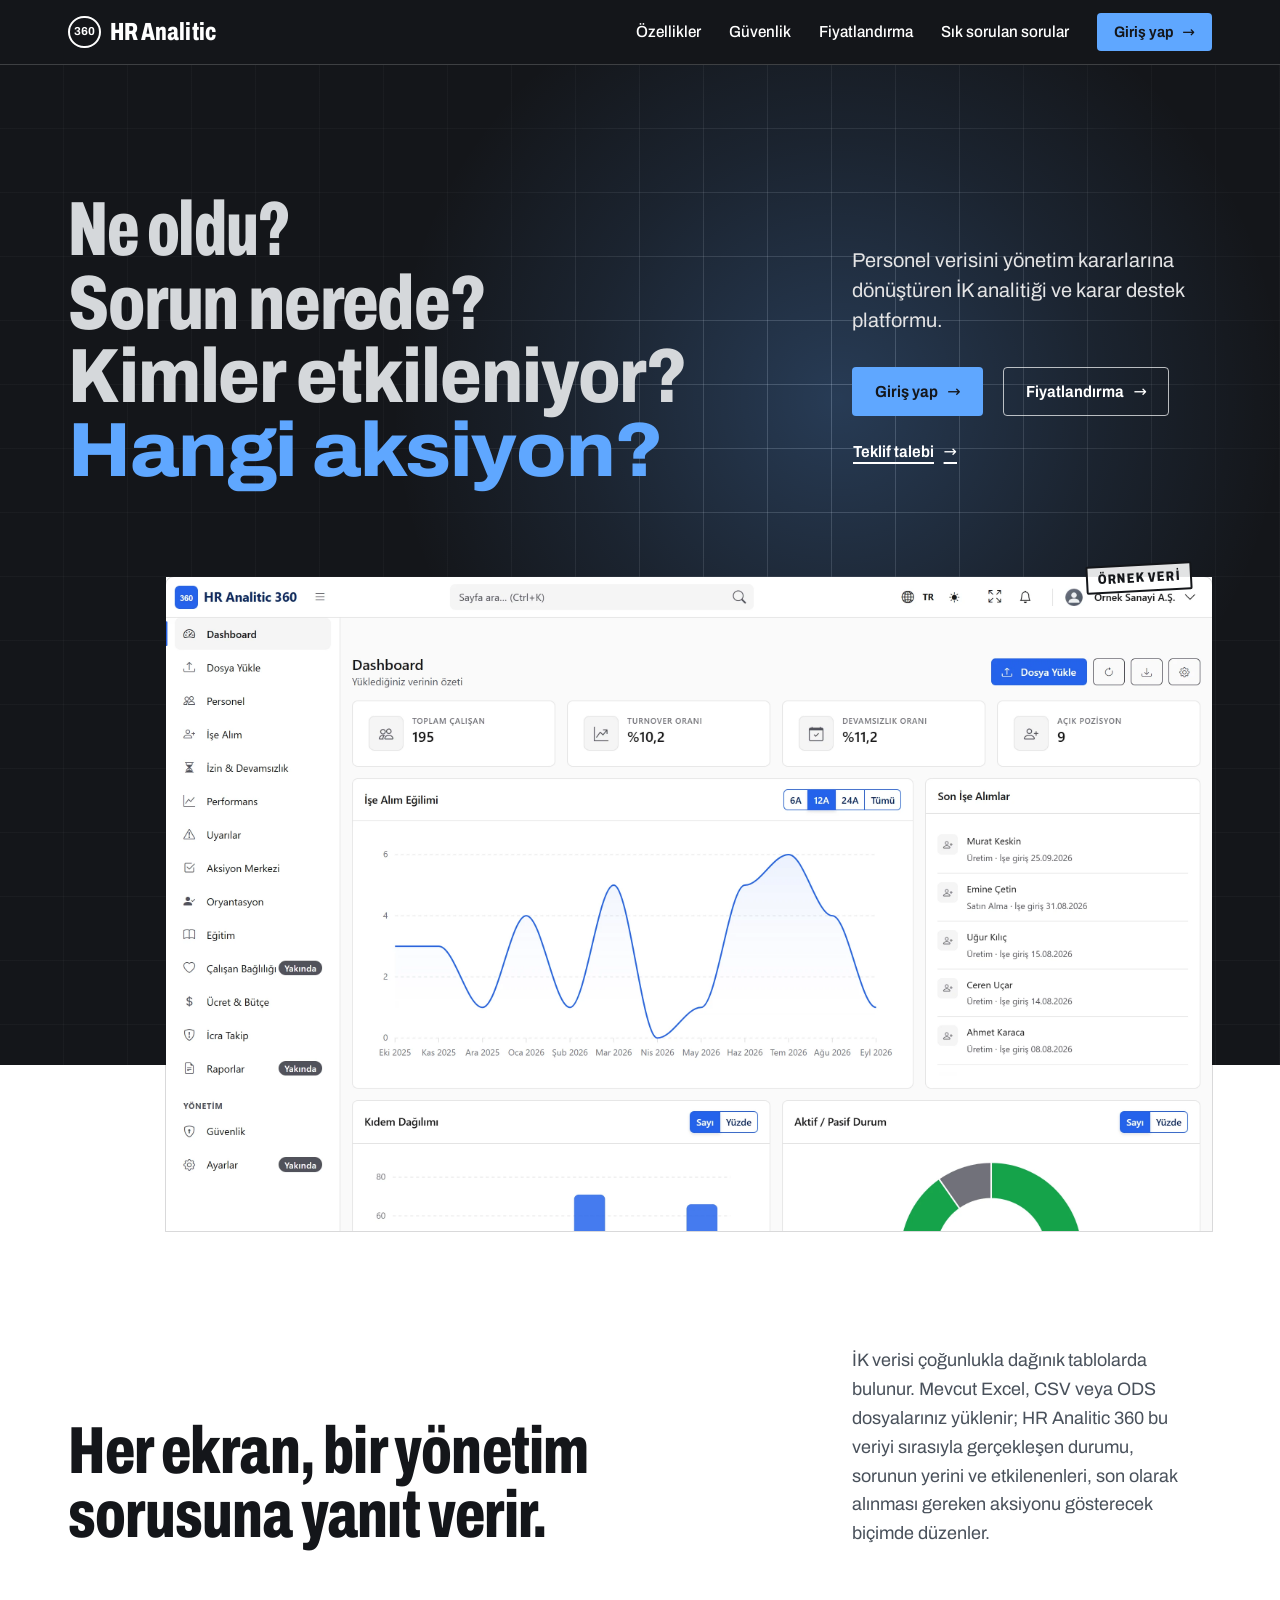
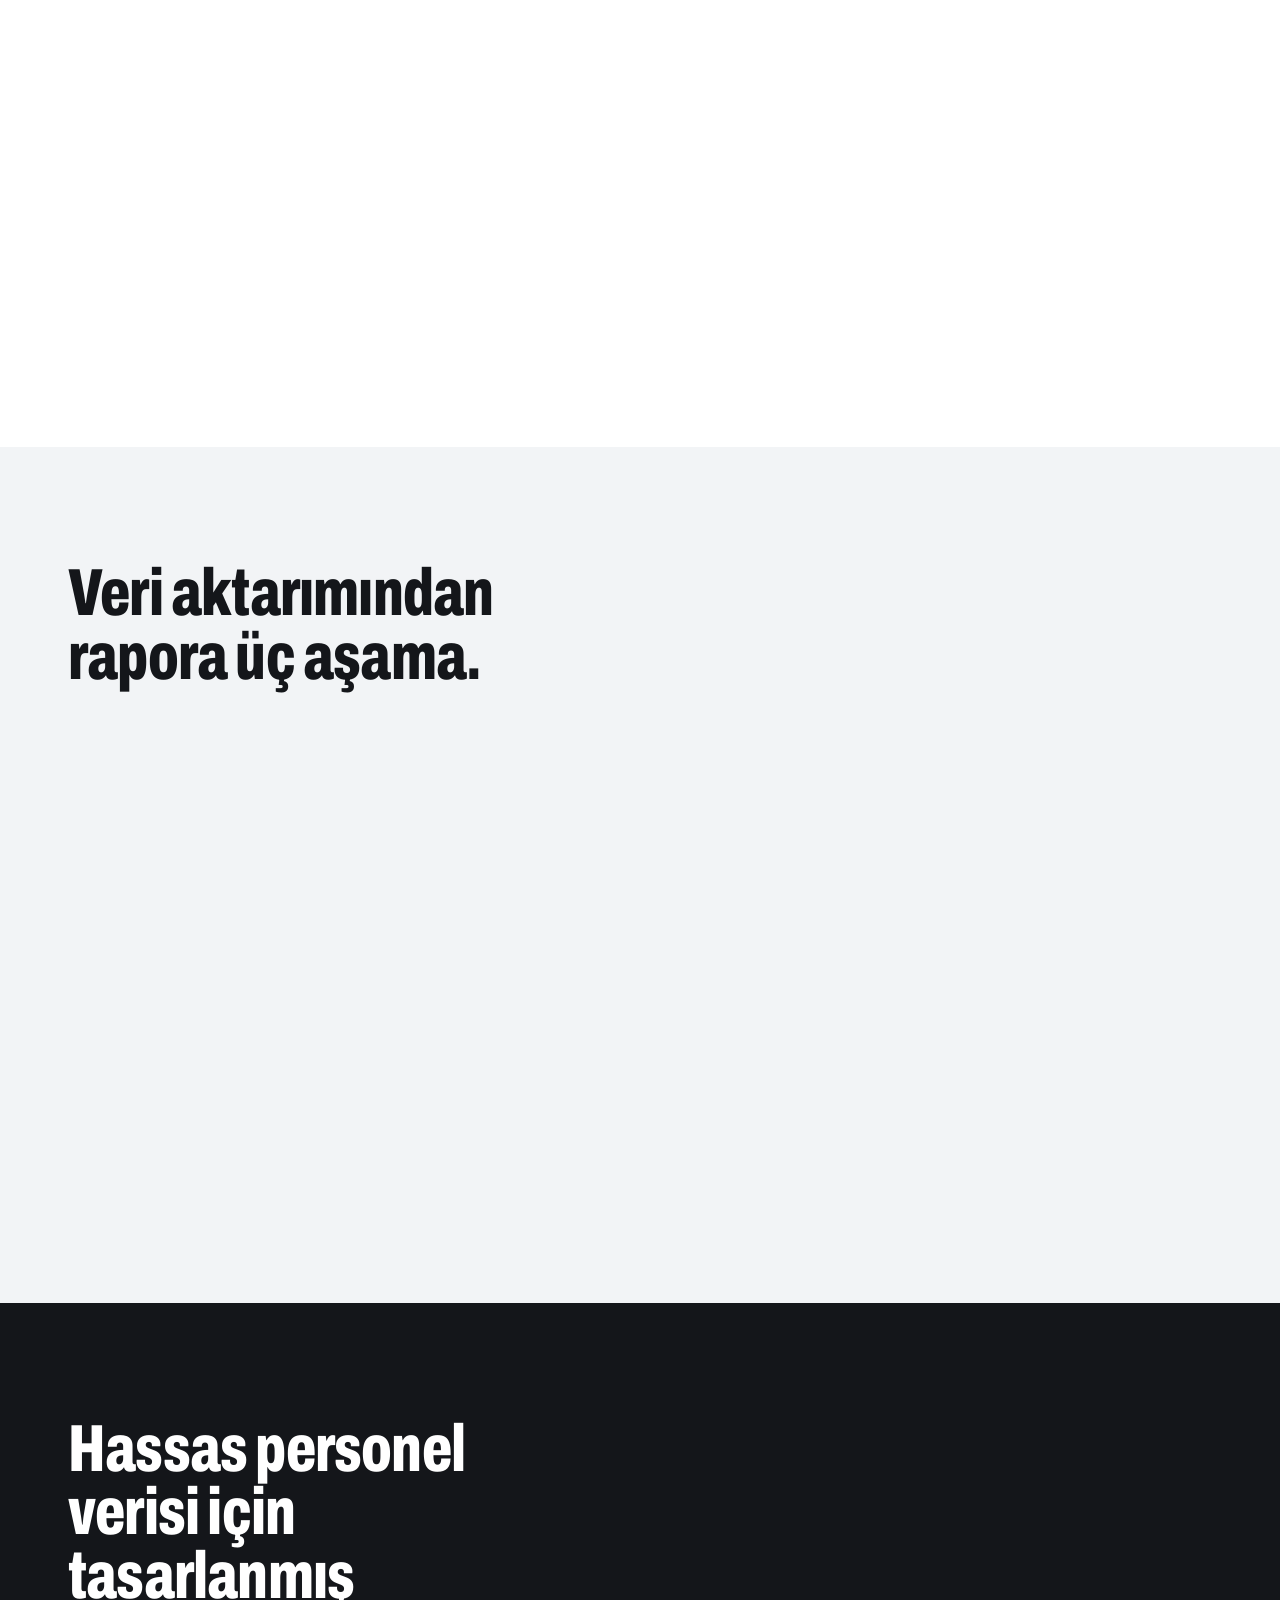
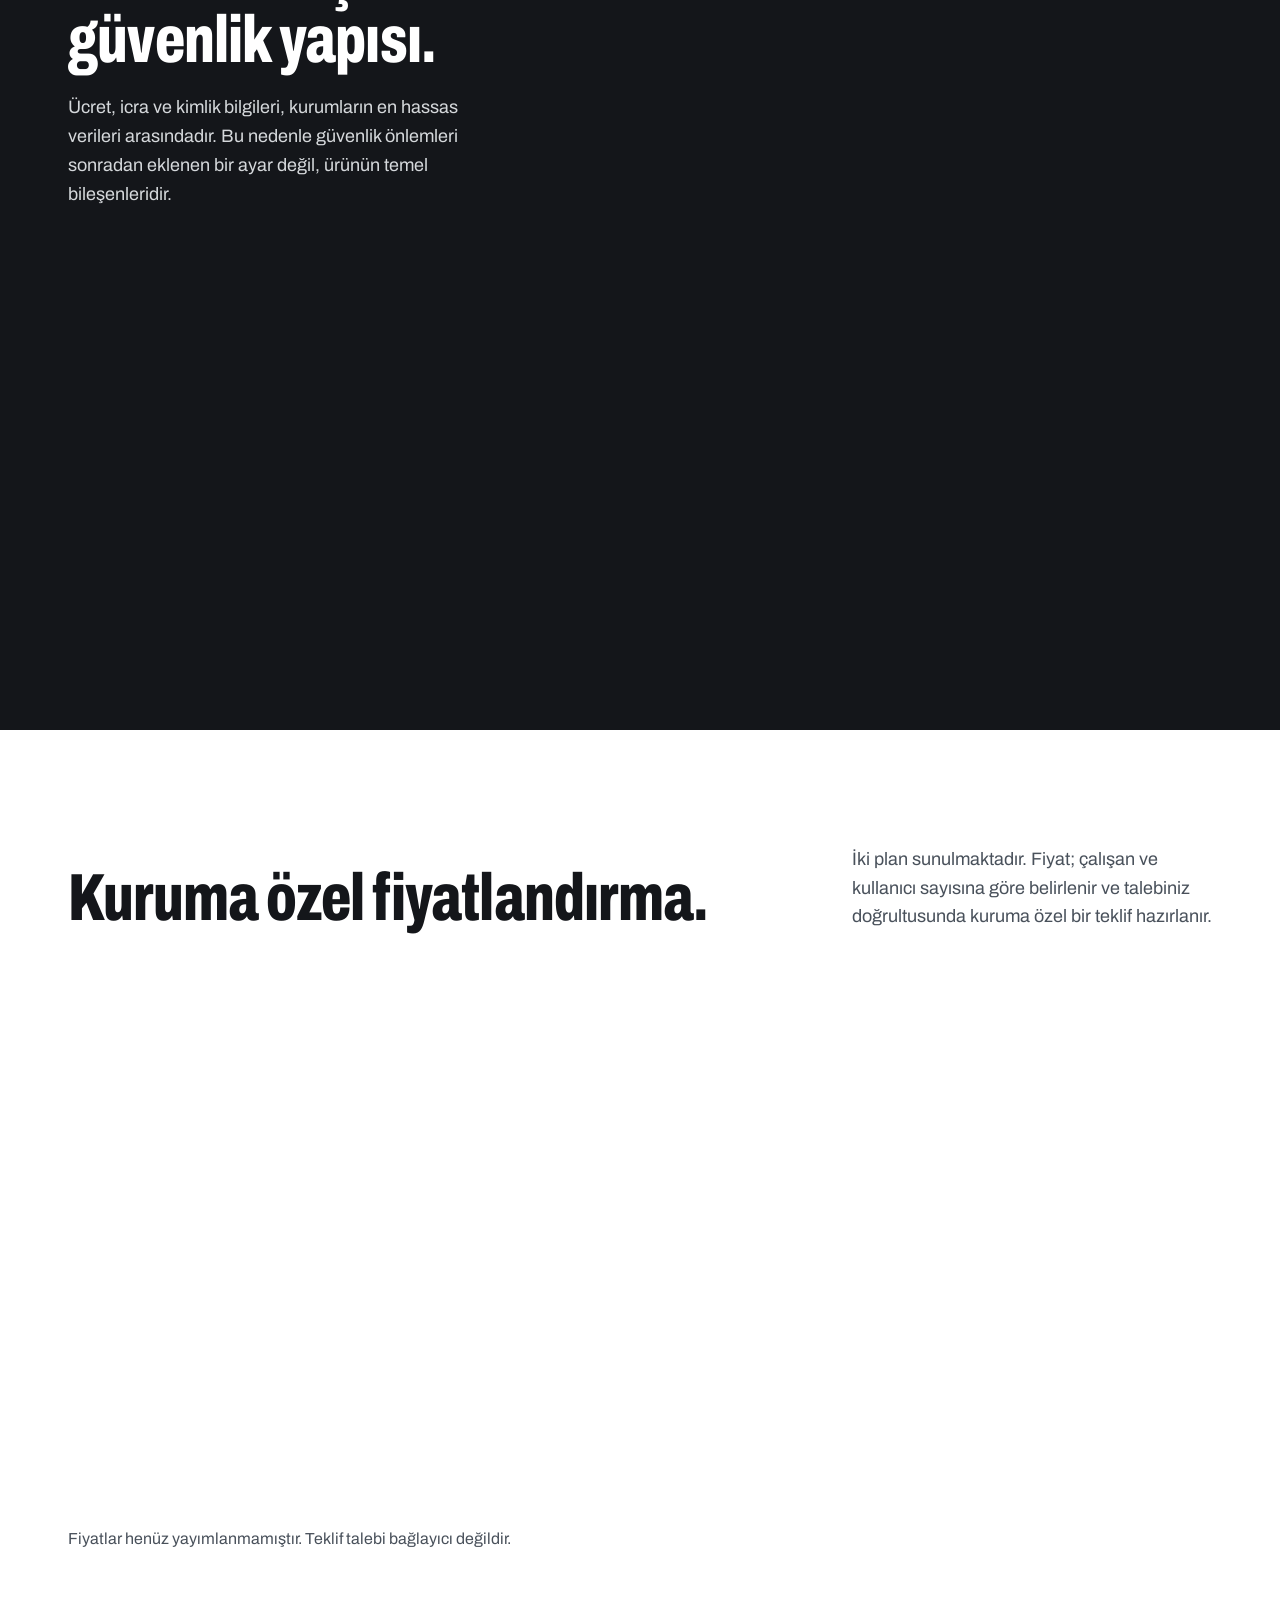
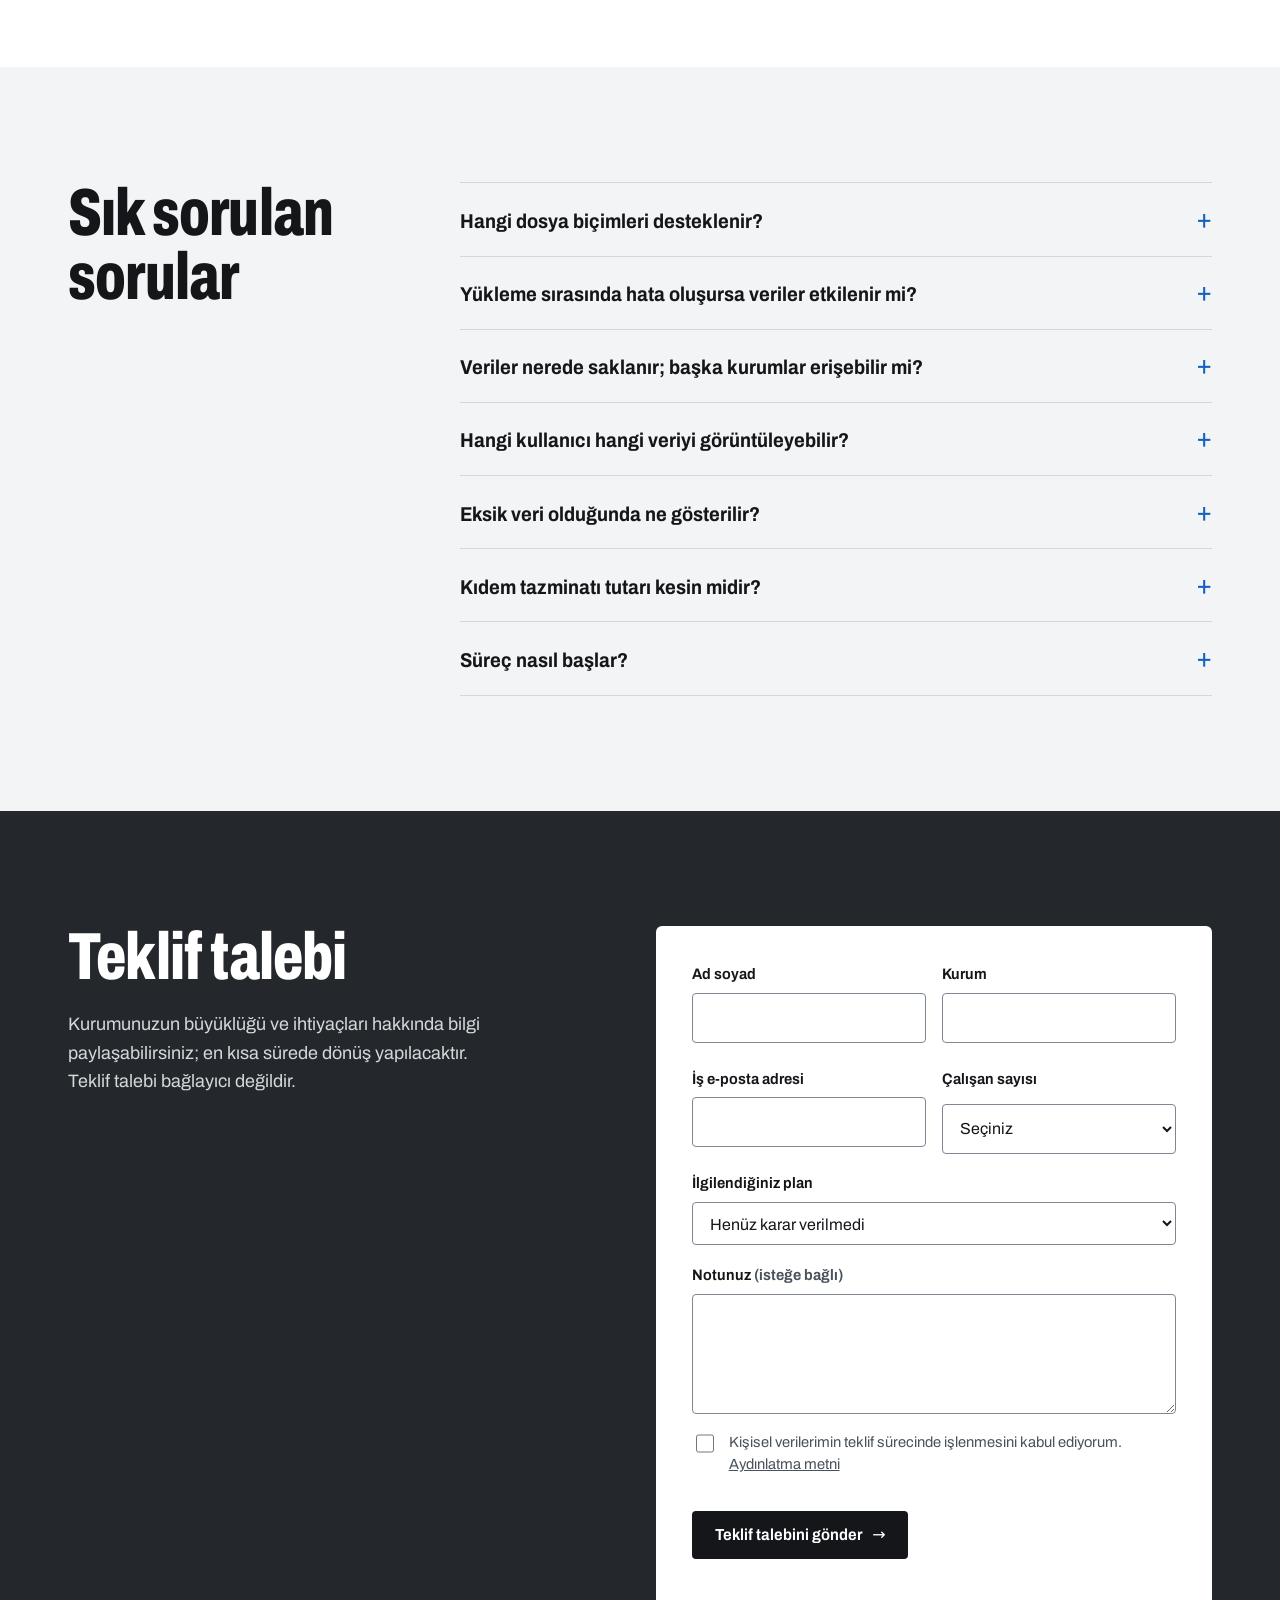
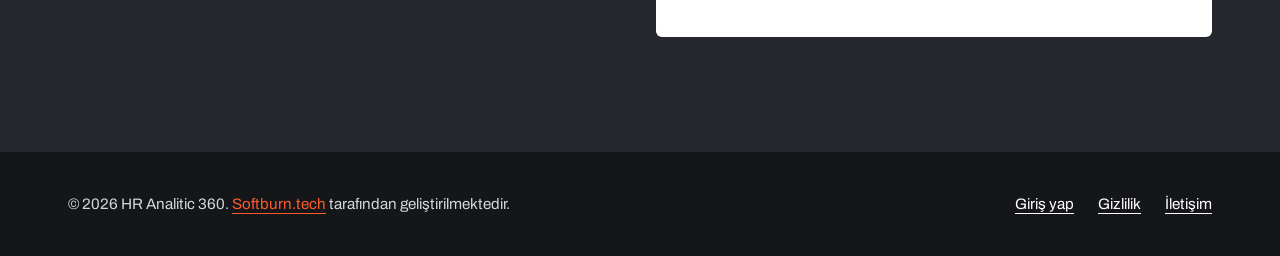
==== commit 539cc01e: "Footer: link Softburn.tech, brand colour" ====
--- a/index.html
+++ b/index.html
@@ -257,7 +257,7 @@
 
 <footer class="alt">
   <div class="kap">
-    <p>© 2026 HR Analitic 360. Softburn.tech tarafından geliştirilmektedir.</p>
+    <p>© 2026 HR Analitic 360. <a class="imza" href="https://softburn.tech" rel="noopener">Softburn.tech</a> tarafından geliştirilmektedir.</p>
     <ul>
       <li><a href="https://app.hranalitik360.com.tr/login.html">Giriş yap</a></li>
       <li><a href="https://app.hranalitik360.com.tr/gizlilik.html">Gizlilik</a></li>
--- a/css/site.css
+++ b/css/site.css
@@ -233,6 +233,7 @@
 .alt { background: var(--murekkep); color: var(--acik); padding-block: 2.5rem; font-size: .95rem; }
 .alt .kap { display: flex; flex-wrap: wrap; justify-content: space-between; gap: 1rem 2rem; align-items: baseline; }
 .alt a { color: var(--beyaz); text-underline-offset: .25em; }
+.alt a.imza { color: #FF5A2A; }
 .alt ul { display: flex; flex-wrap: wrap; gap: .5rem 1.5rem; }
 
 /* ---- Hareket: görünür olan varsayılan; yalnızca geliştirme ---- */
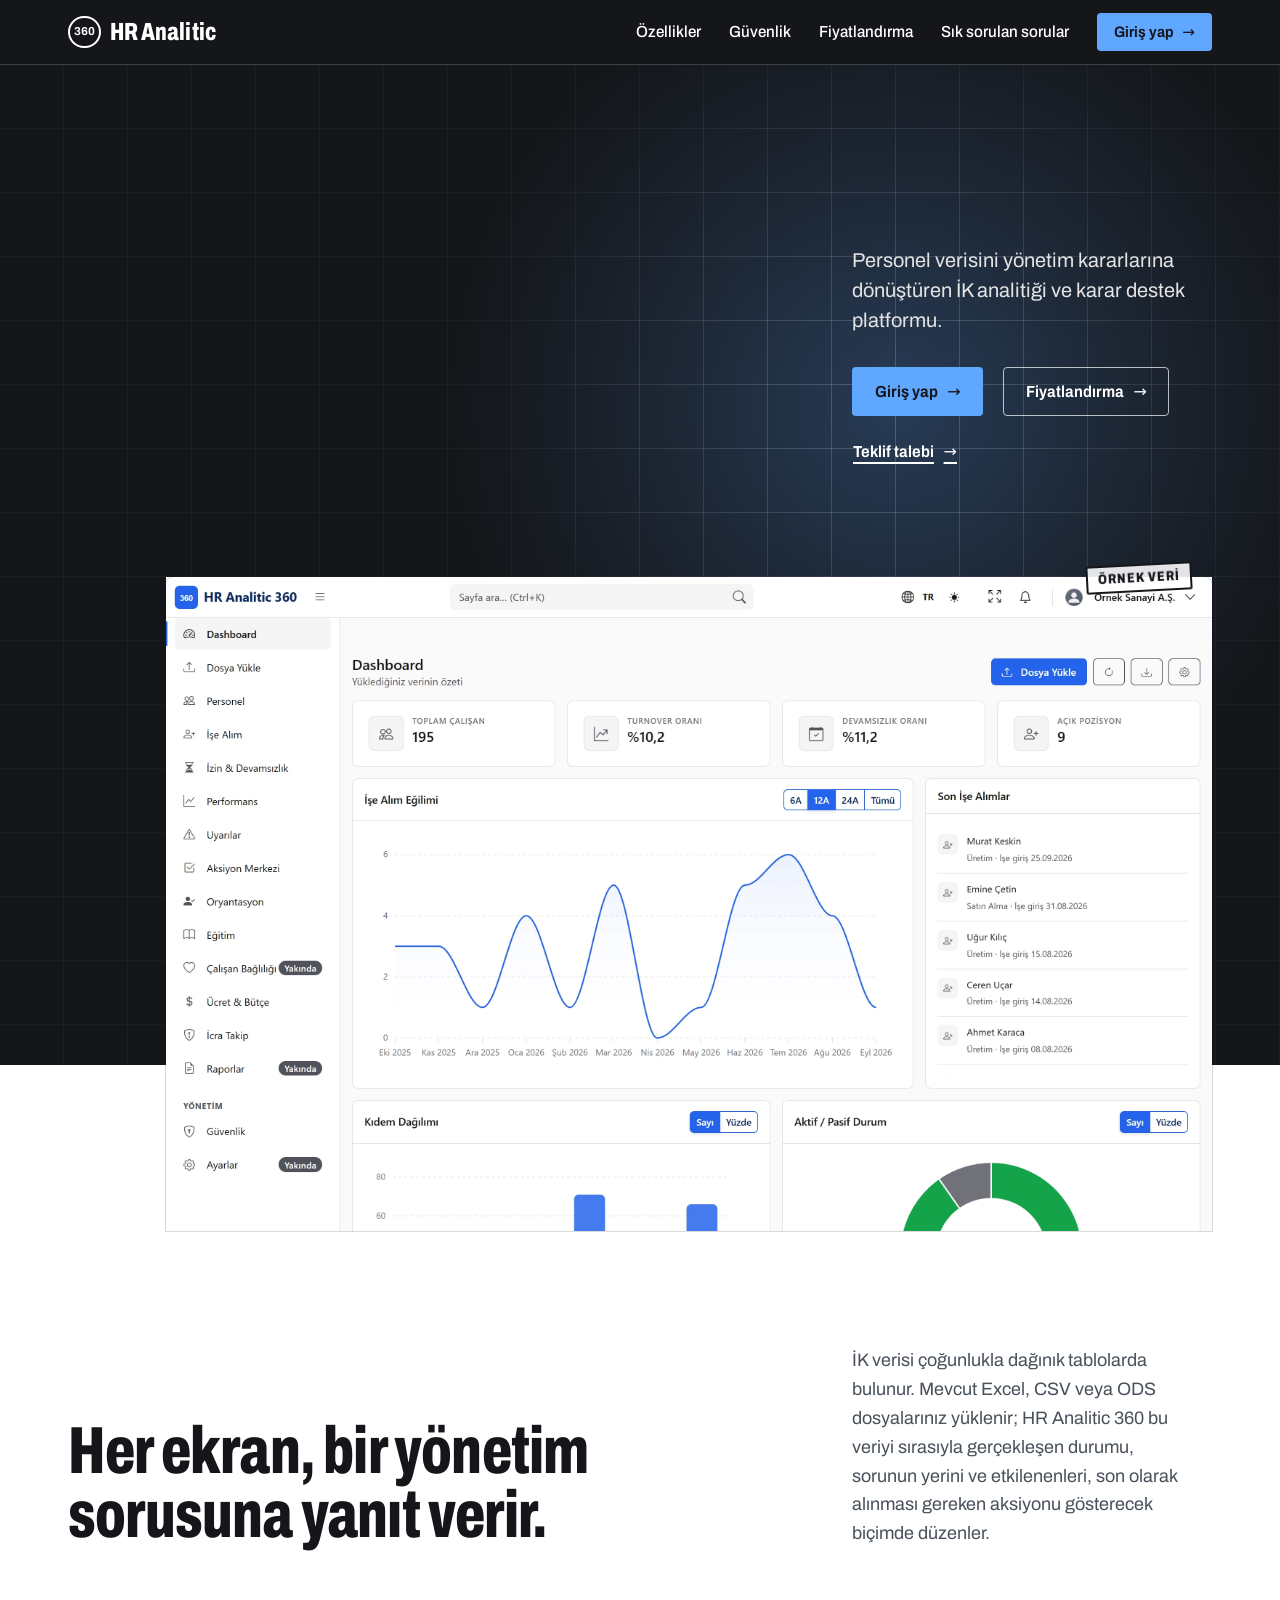
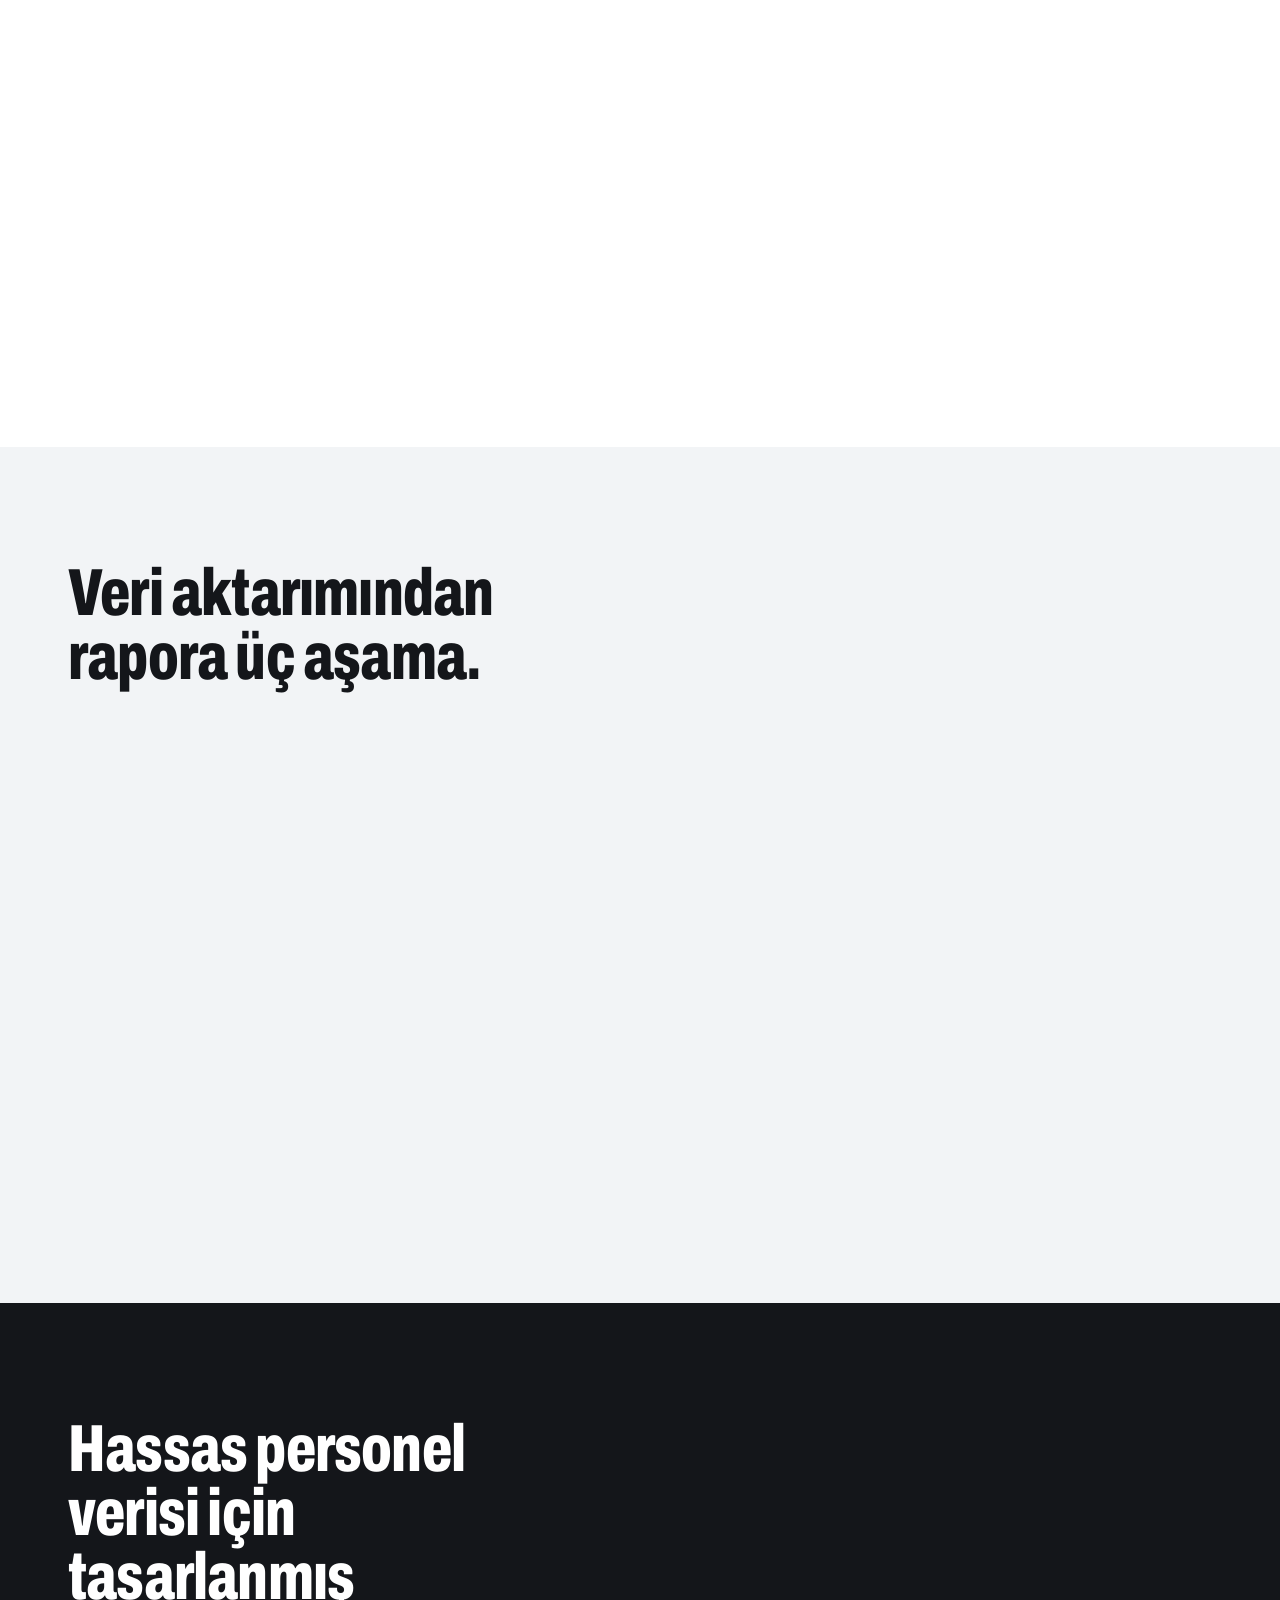
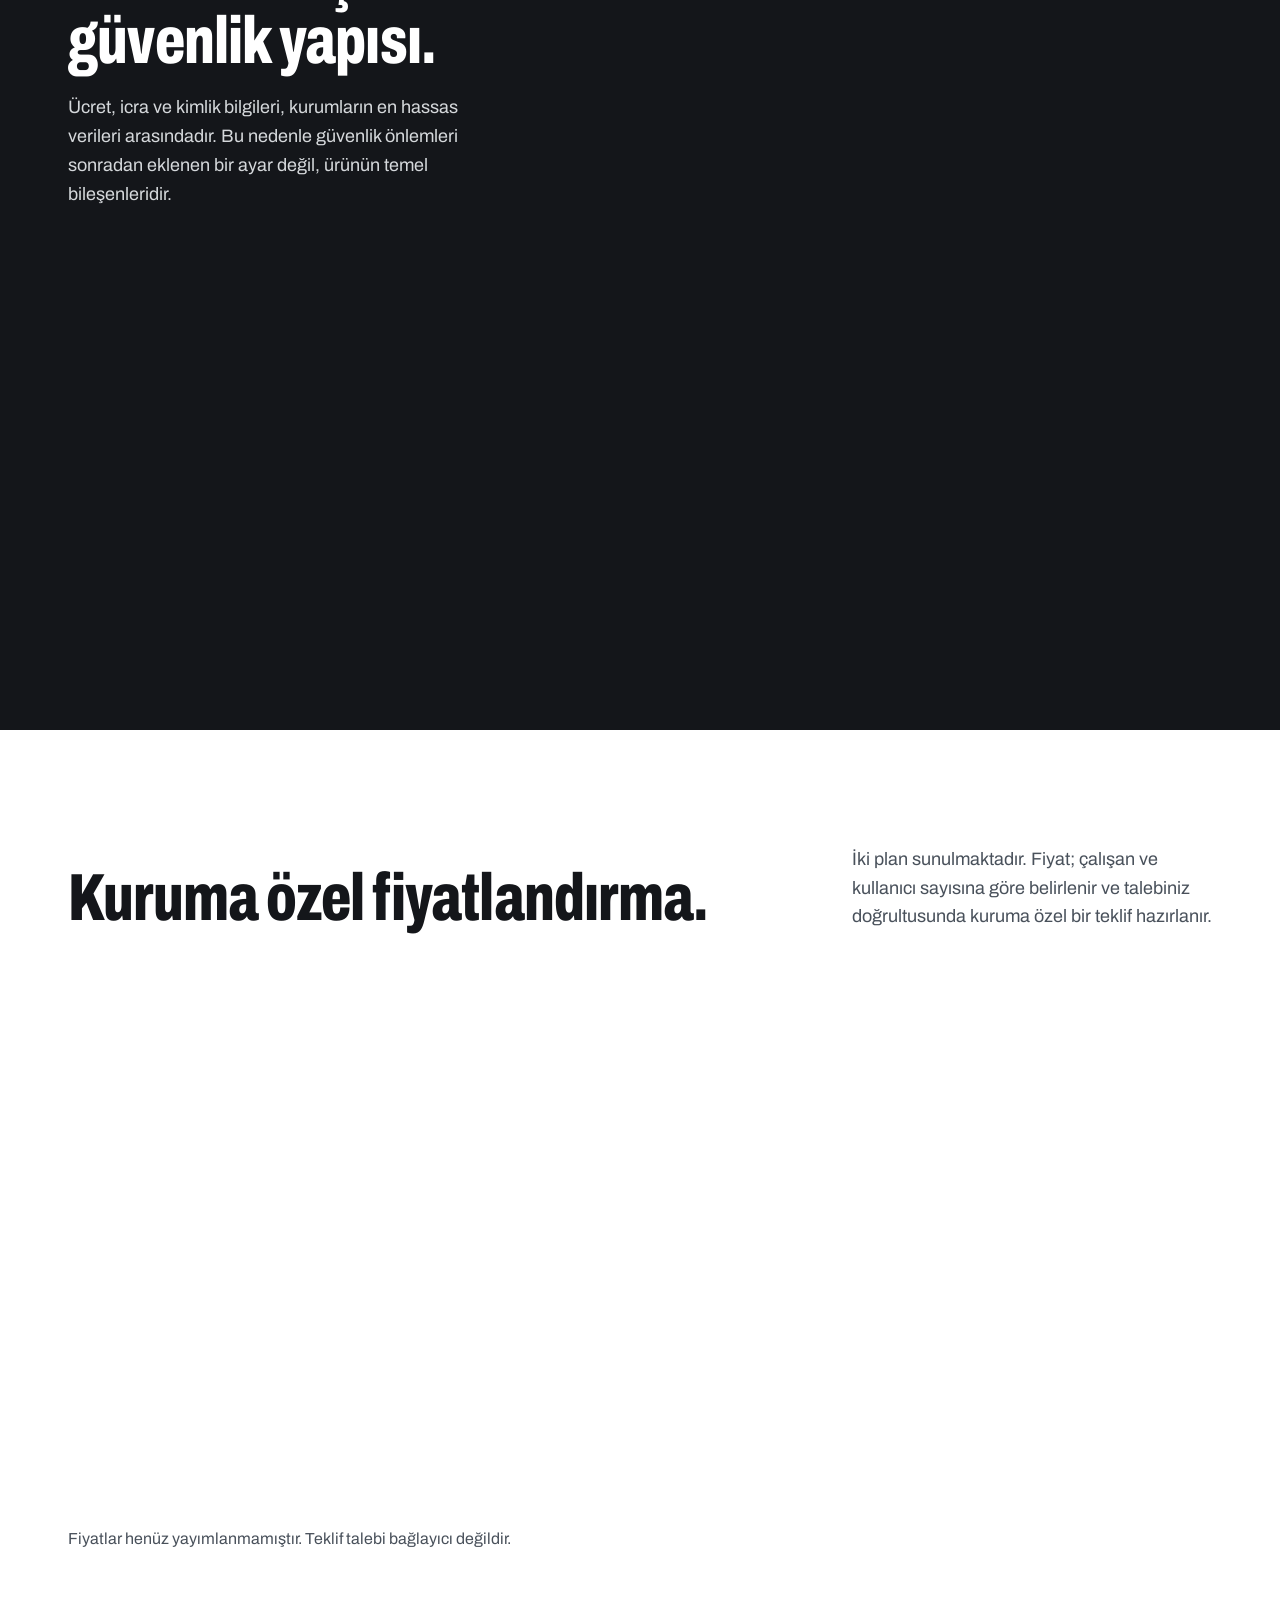
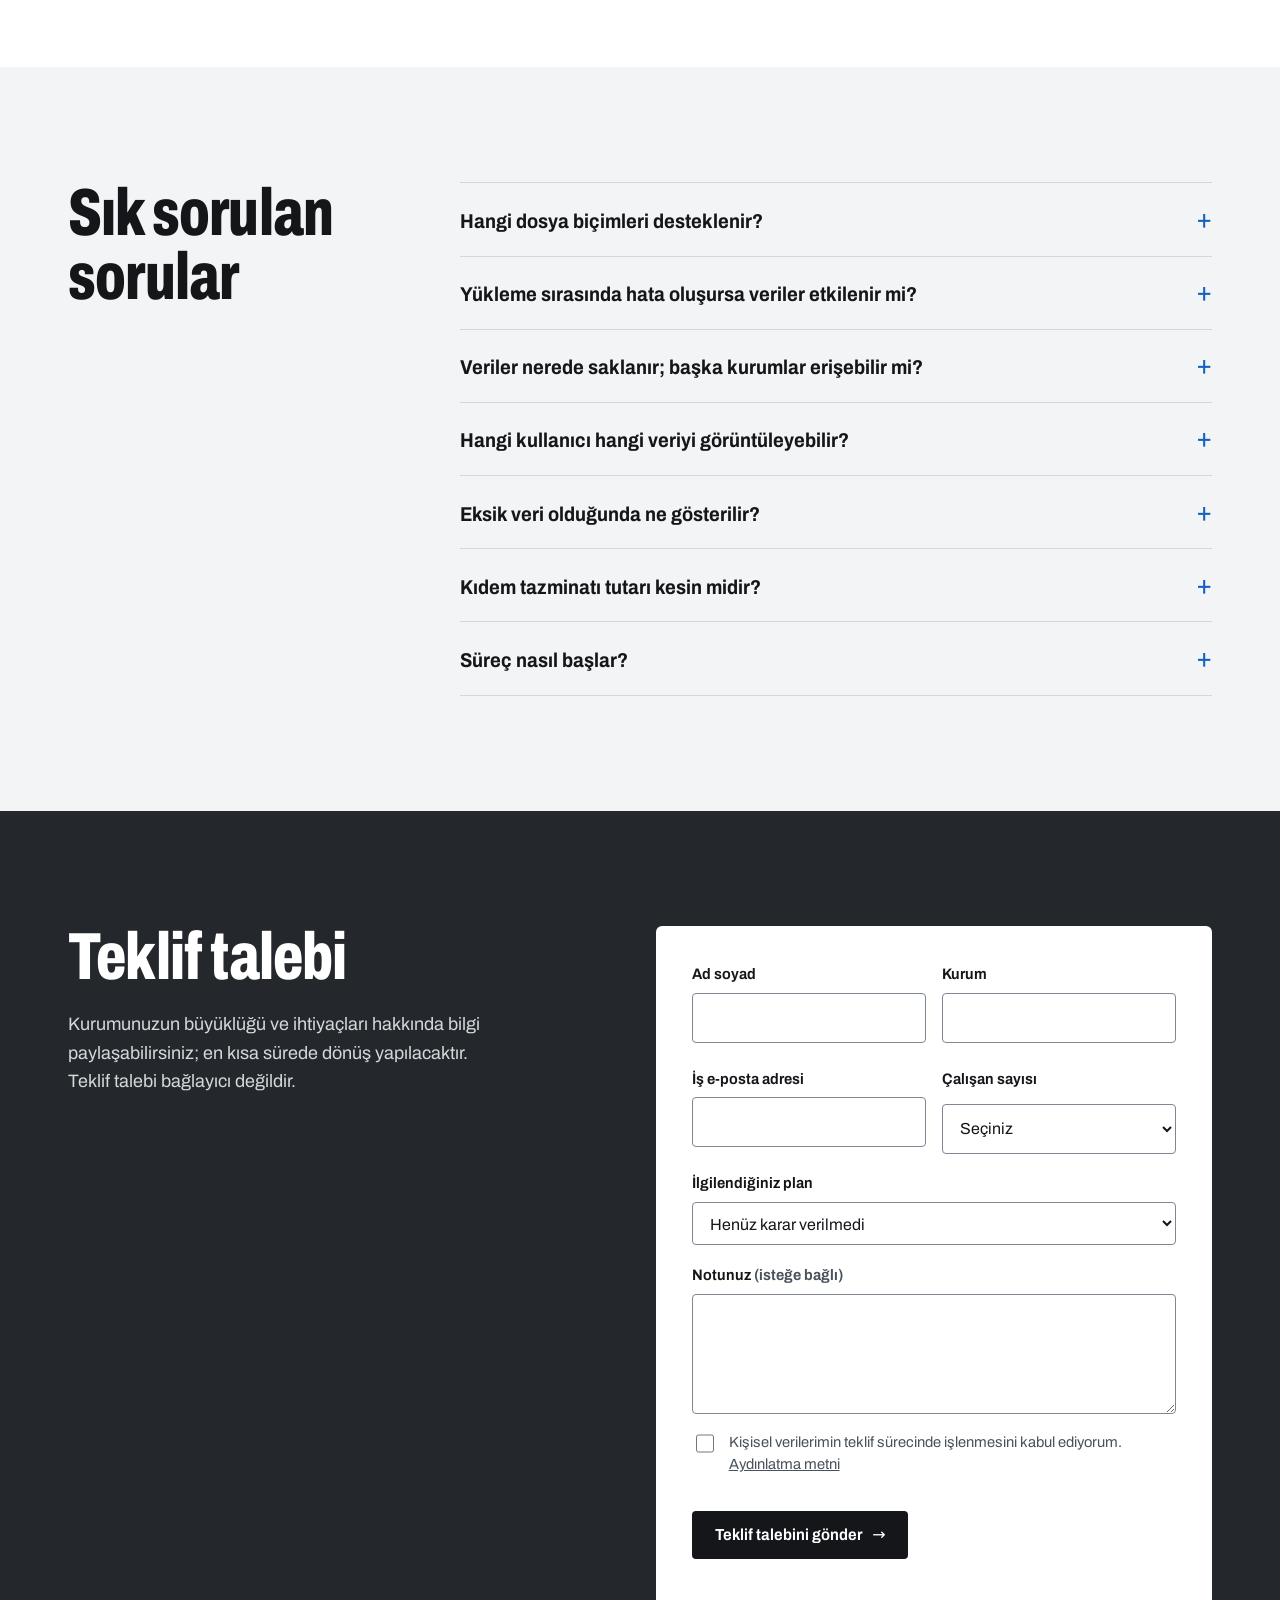
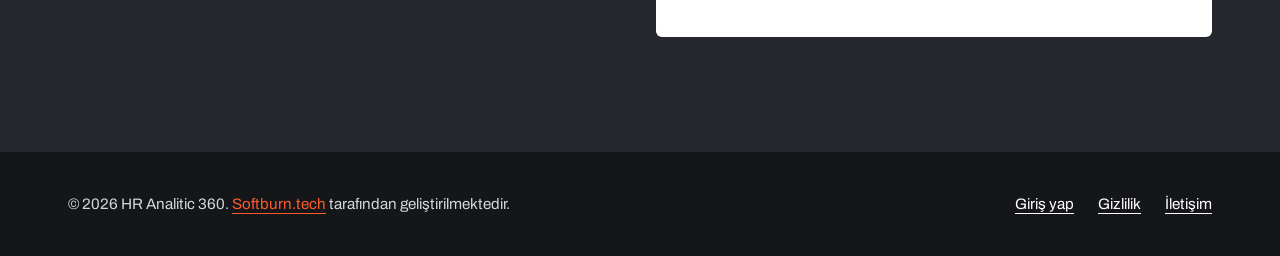
==== commit 98714fb0: "Cache-bust stylesheet" ====
--- a/index.html
+++ b/index.html
@@ -16,7 +16,7 @@
 <meta property="og:url" content="https://hranalitik360.com.tr/">
 <meta property="og:image" content="https://hranalitik360.com.tr/img/og.png">
 <meta name="twitter:card" content="summary_large_image">
-<link rel="stylesheet" href="css/site.css">
+<link rel="stylesheet" href="css/site.css?v=2">
 <script src="js/erken.js"></script>
 </head>
 <body>
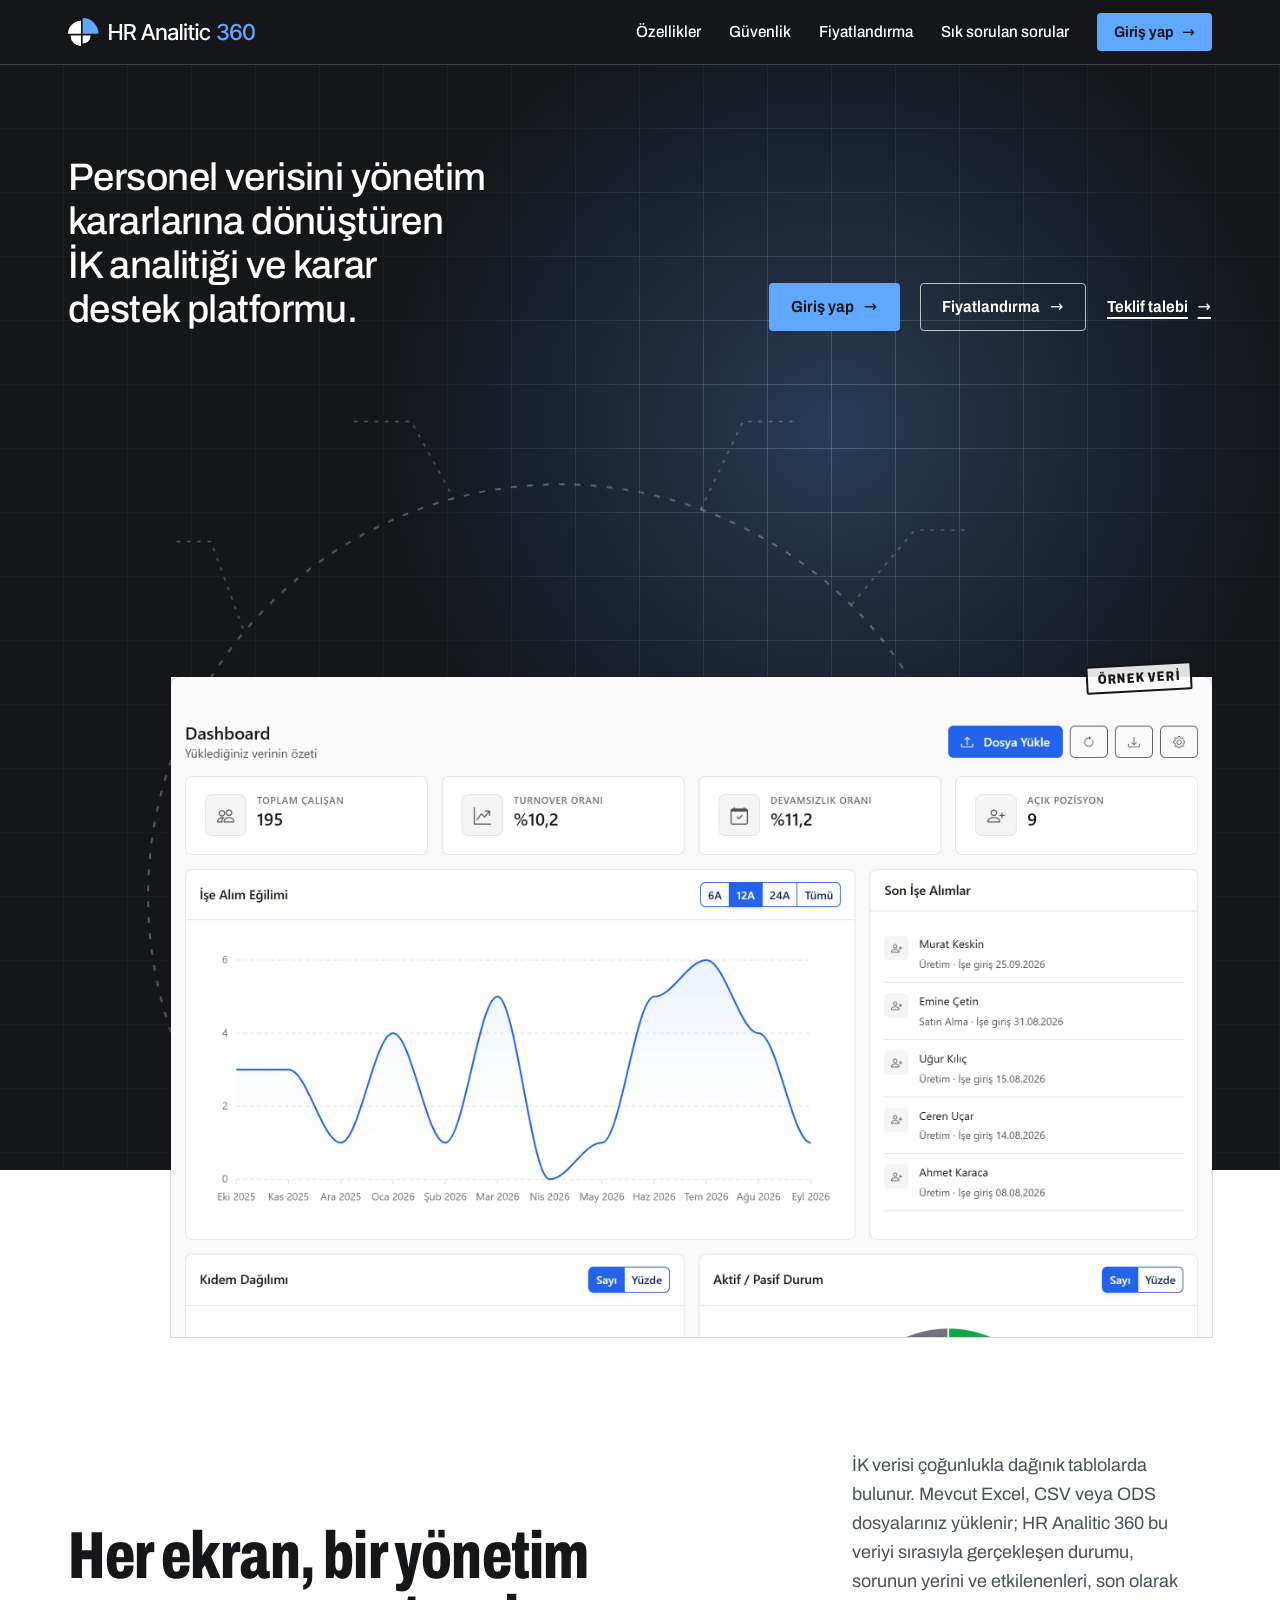
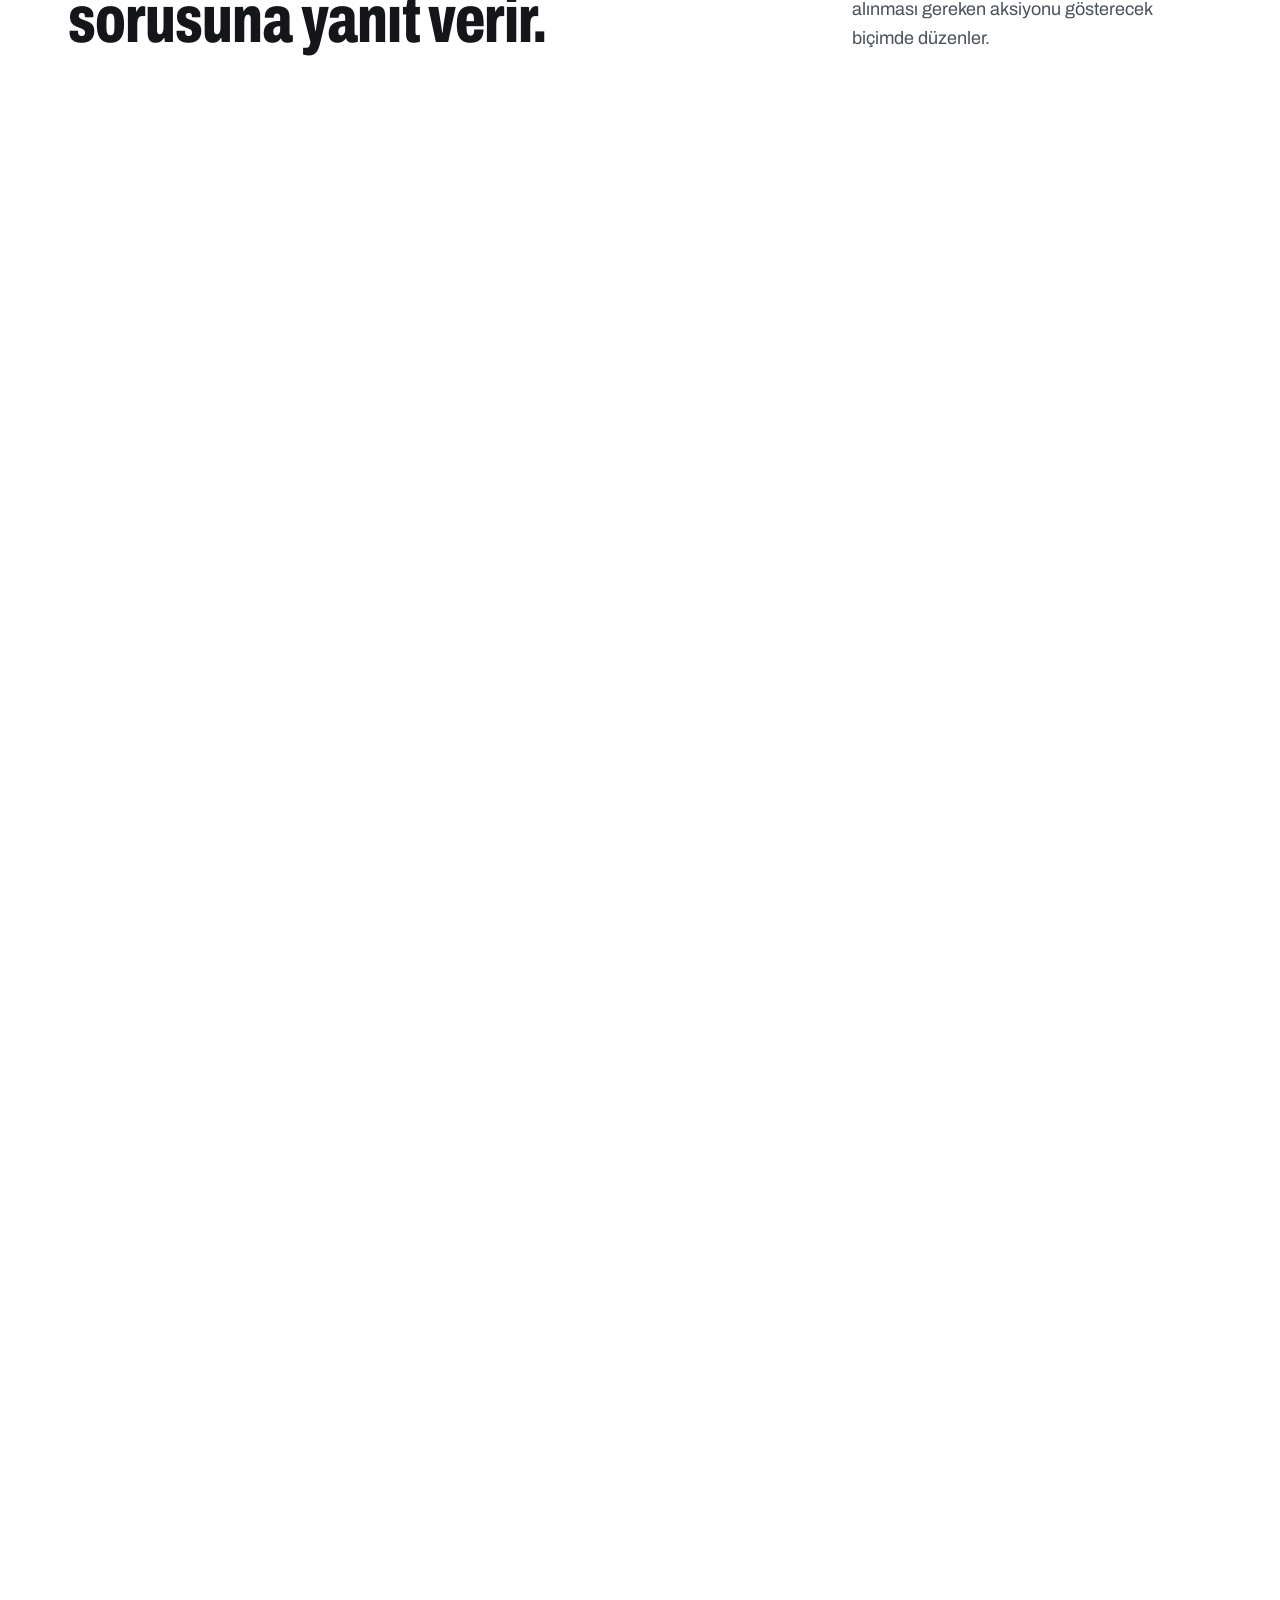
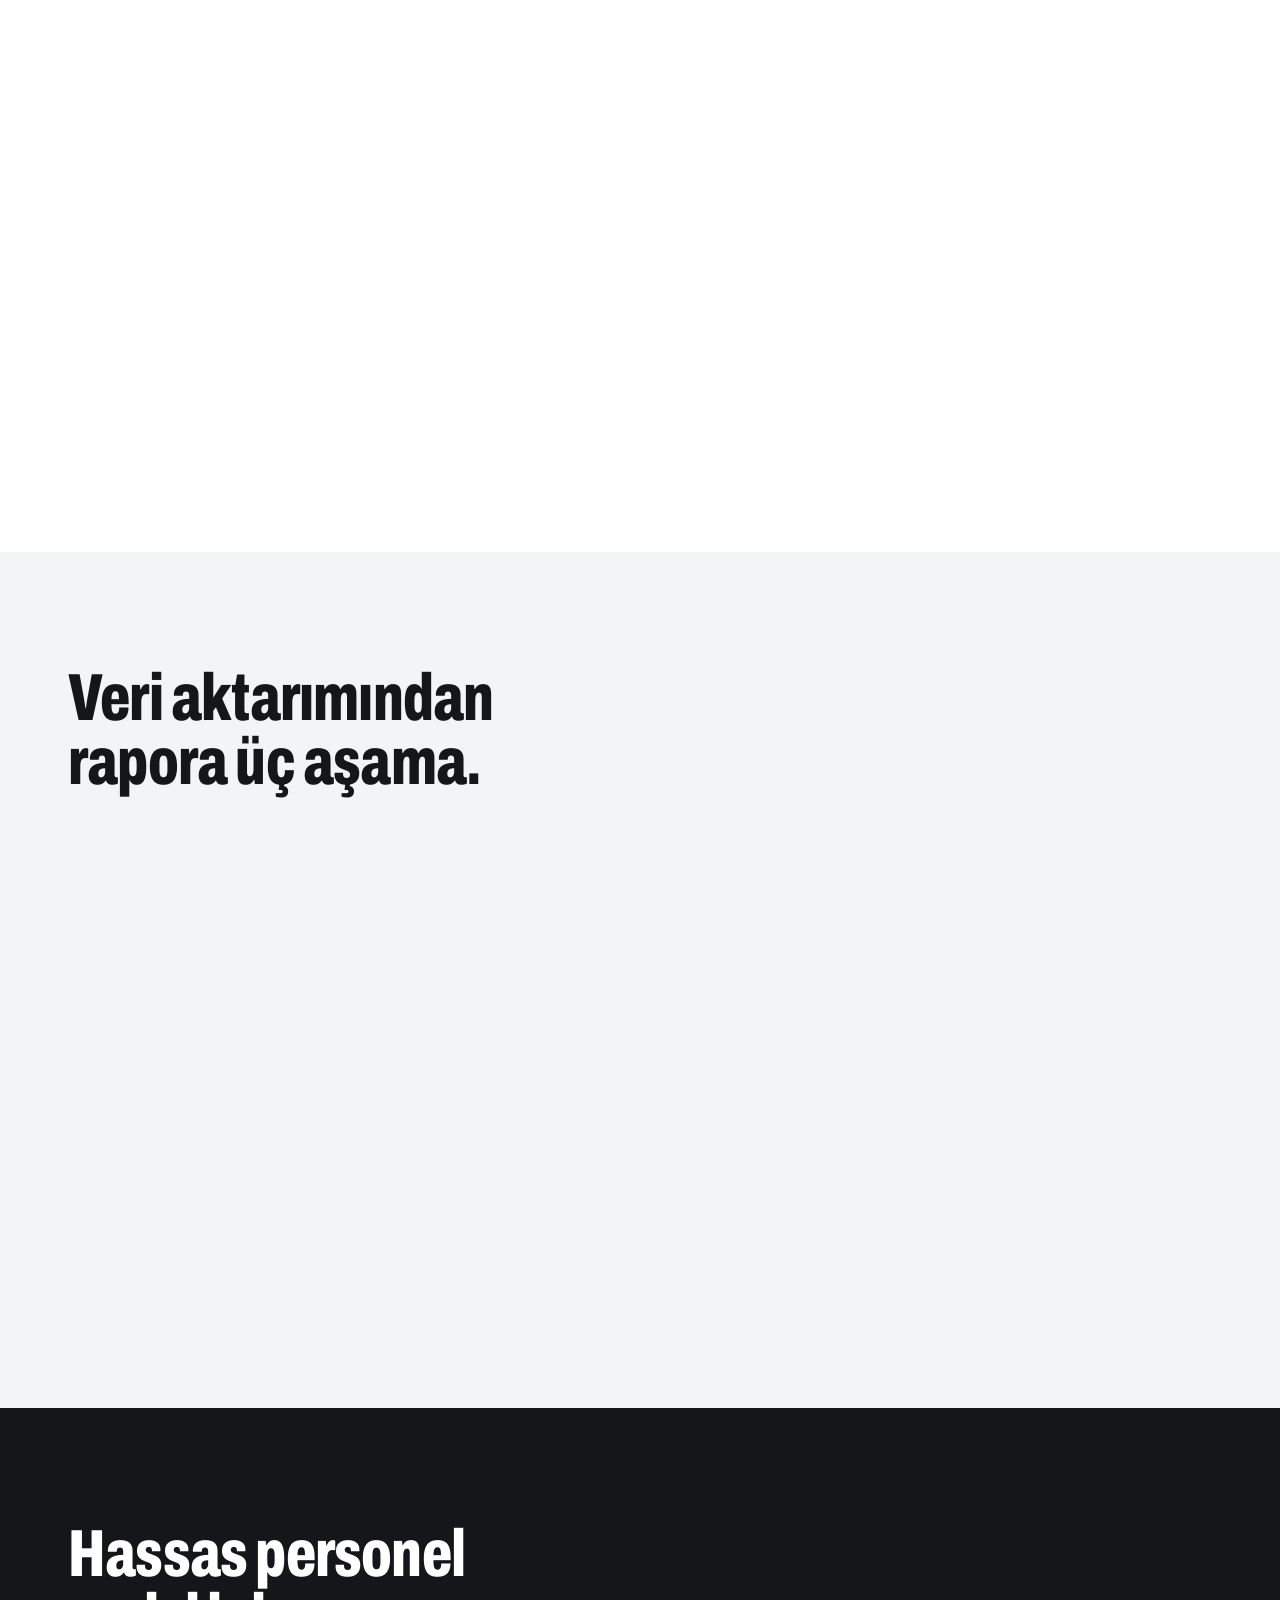
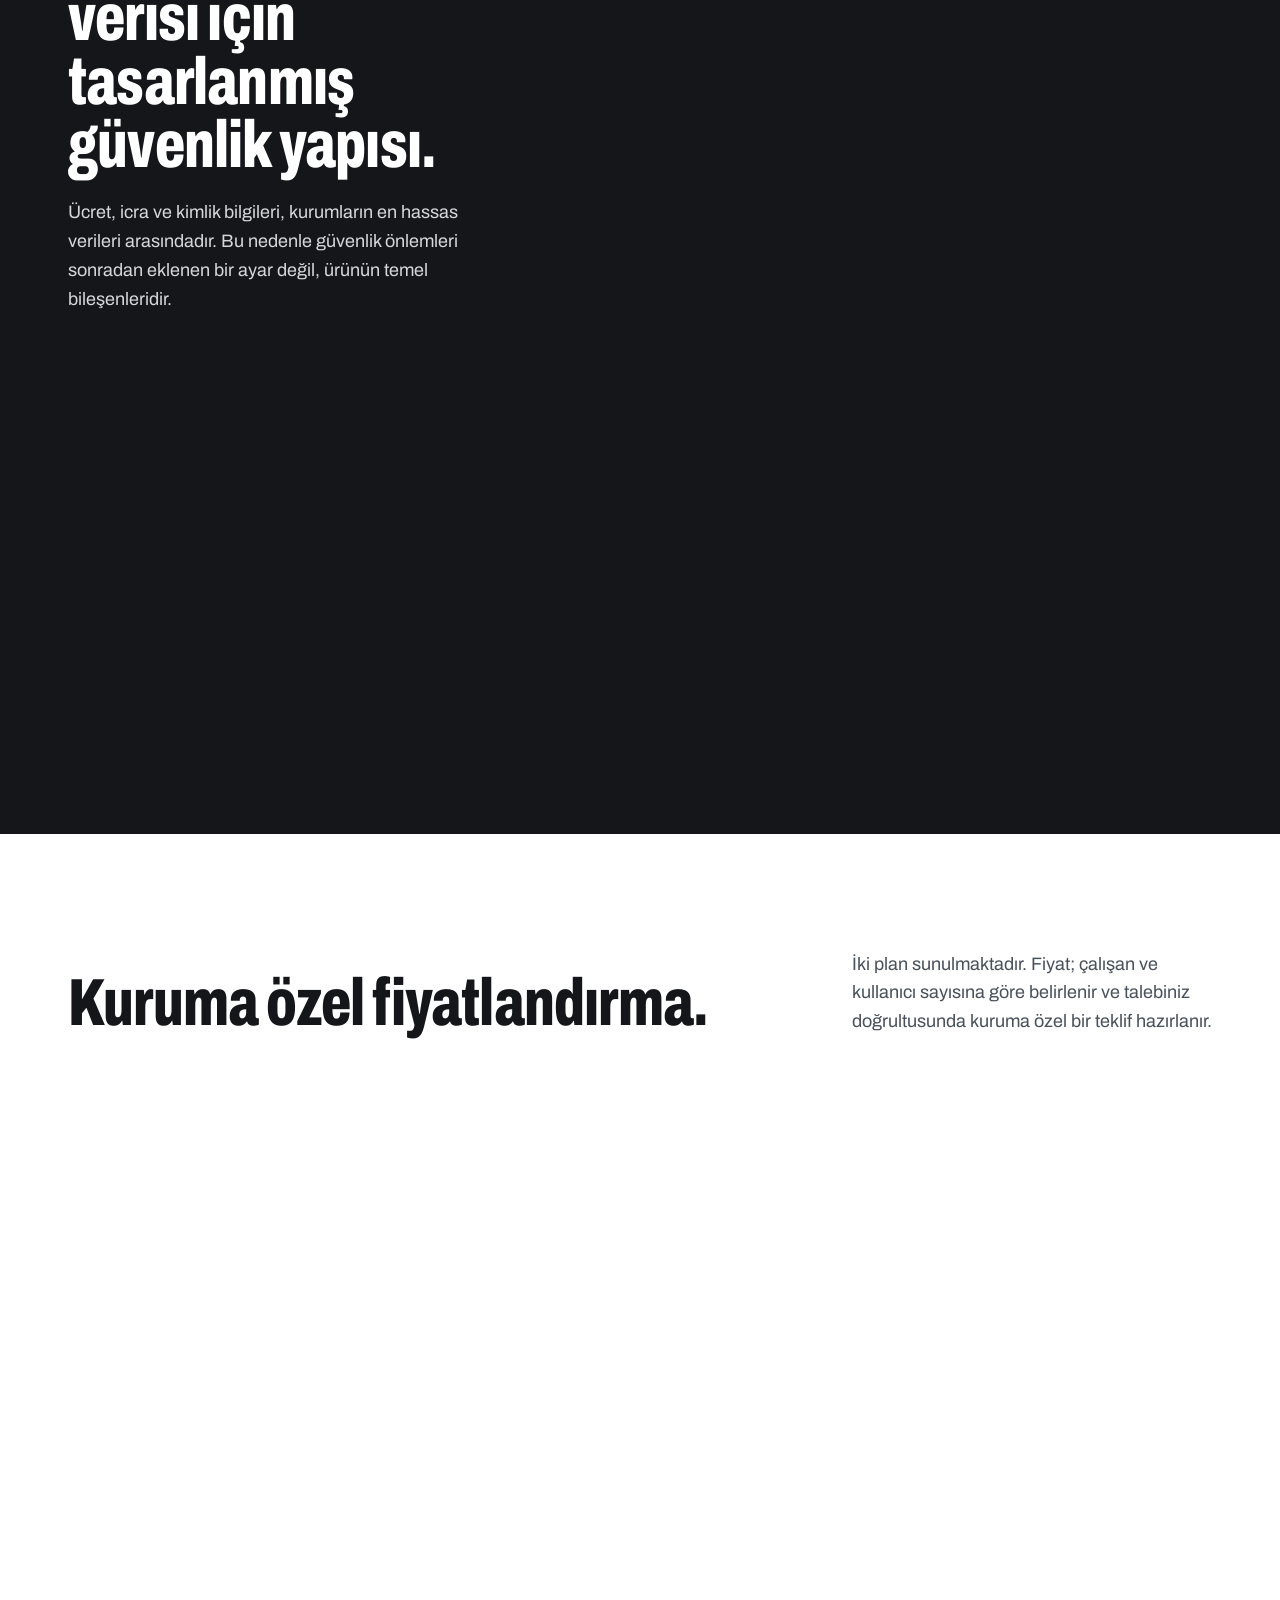
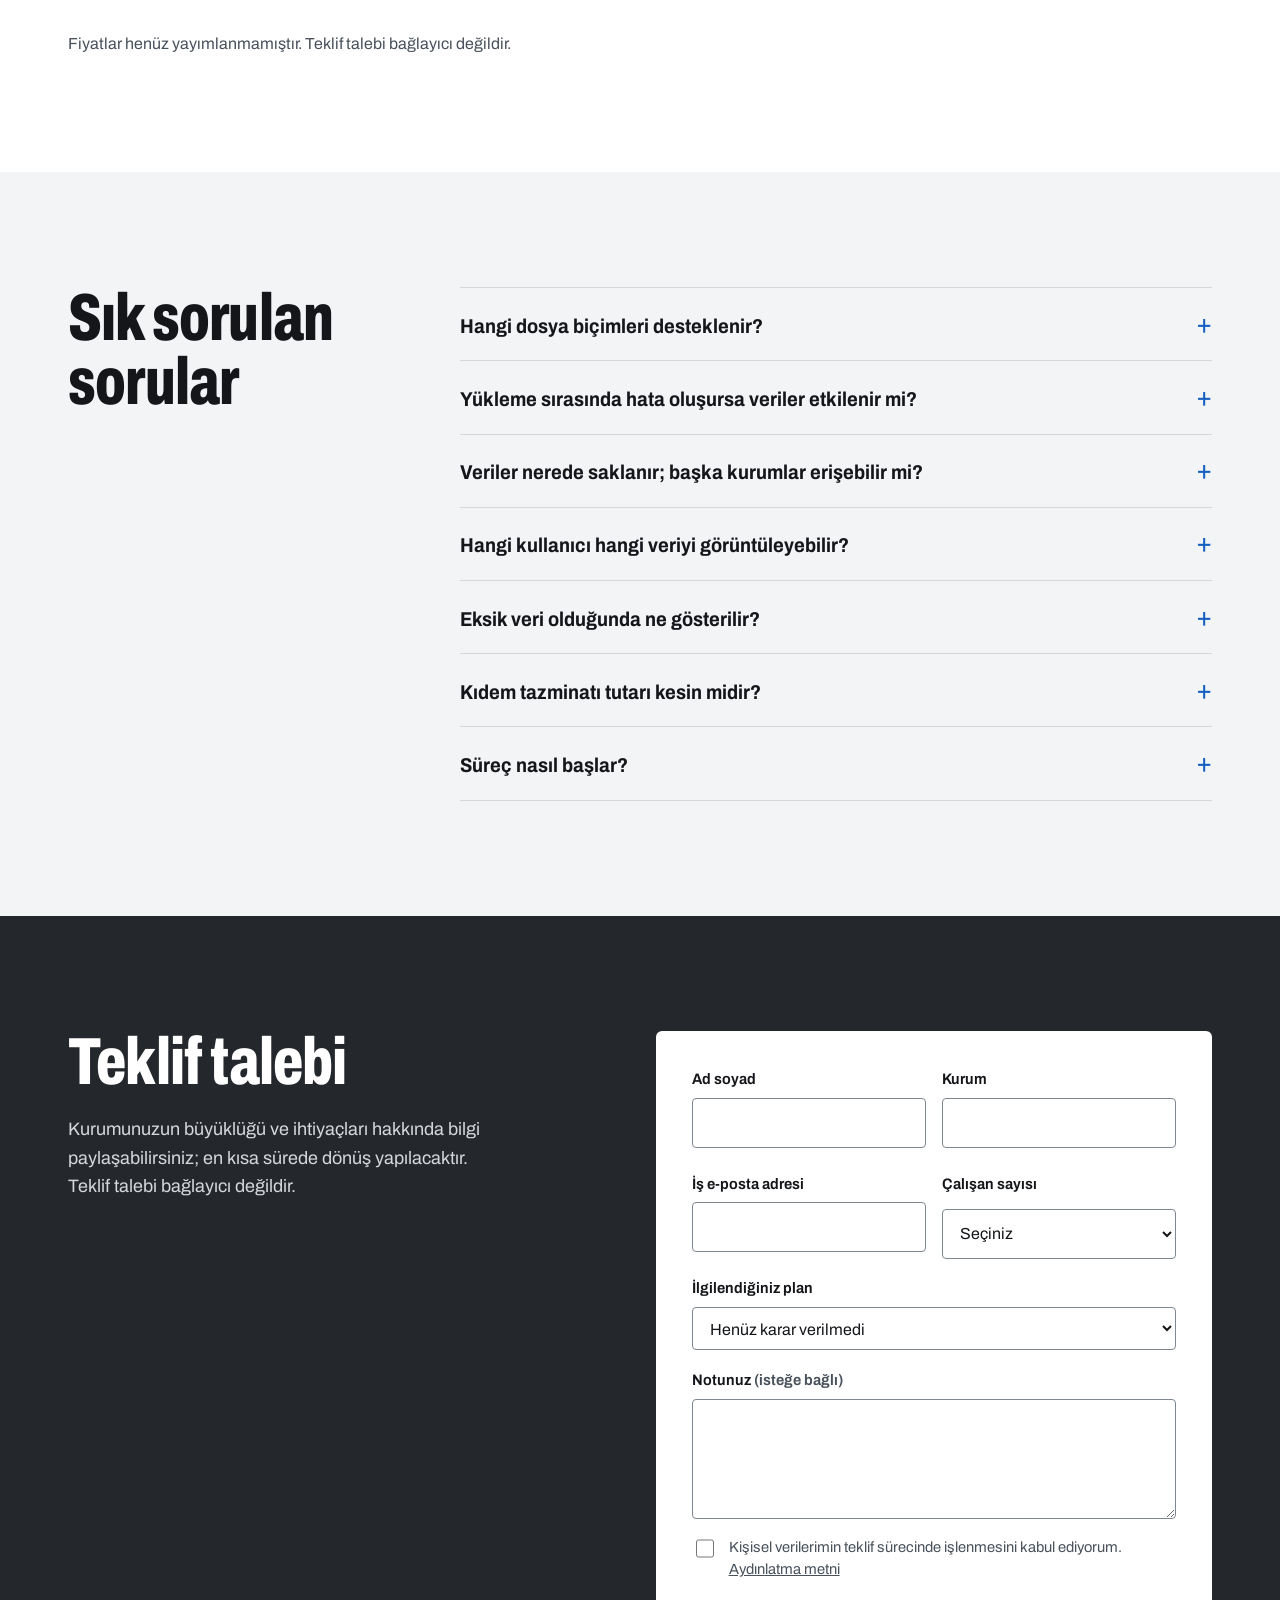
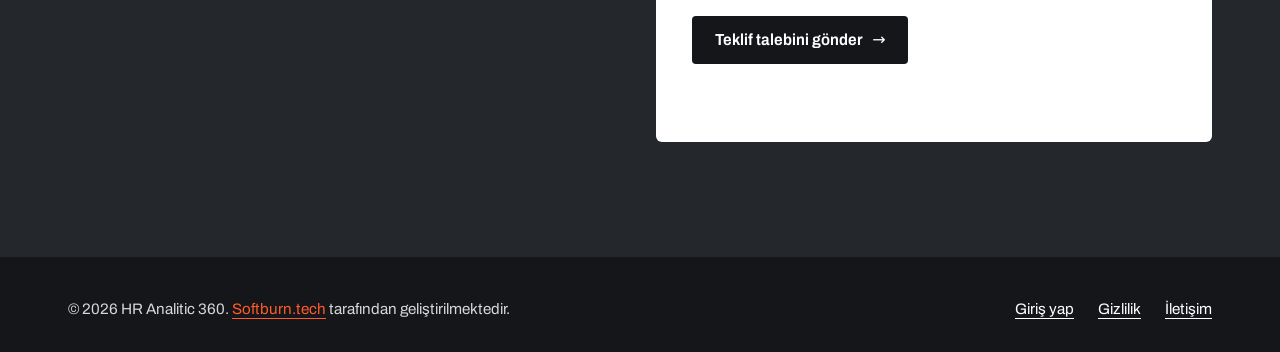
==== commit bb383e4b: "Hero: questions on a dashed orbit around the dashboard; new logo" ====
--- a/index.html
+++ b/index.html
@@ -4,19 +4,19 @@
 <meta charset="utf-8">
 <meta name="viewport" content="width=device-width, initial-scale=1">
 <meta http-equiv="Content-Security-Policy" content="default-src 'none'; img-src 'self'; font-src 'self'; style-src 'self'; script-src 'self'; connect-src https://formsubmit.co; form-action https://formsubmit.co; base-uri 'self'; manifest-src 'self'">
-<title>HR Analitic 360 — İK analitiği ve karar destek platformu</title>
+<title>HR Analitic 360 · İK analitiği ve karar destek platformu</title>
 <meta name="description" content="Personel verisini yönetim kararlarına dönüştüren İK analitiği ve karar destek platformu. Rol bazlı yetkilendirme, denetim kaydı ve Avrupa Birliği'nde veri saklama.">
 <meta name="theme-color" content="#14161a">
 <link rel="canonical" href="https://hranalitik360.com.tr/">
 <link rel="icon" href="favicon.svg" type="image/svg+xml">
 <meta property="og:type" content="website">
 <meta property="og:locale" content="tr_TR">
-<meta property="og:title" content="HR Analitic 360 — İK analitiği ve karar destek platformu">
+<meta property="og:title" content="HR Analitic 360 · İK analitiği ve karar destek platformu">
 <meta property="og:description" content="Ne oldu? Sorun nerede? Kimler etkileniyor? Hangi aksiyon? Personel verisi bu dört soruya yanıt veren göstergelere, uyarılara ve aksiyon kayıtlarına dönüşür.">
 <meta property="og:url" content="https://hranalitik360.com.tr/">
 <meta property="og:image" content="https://hranalitik360.com.tr/img/og.png">
 <meta name="twitter:card" content="summary_large_image">
-<link rel="stylesheet" href="css/site.css?v=2">
+<link rel="stylesheet" href="css/site.css?v=3">
 <script src="js/erken.js"></script>
 </head>
 <body>
@@ -24,7 +24,7 @@
 
 <header class="ust">
   <div class="kap">
-    <a class="marka" href="#" aria-label="HR Analitic 360, sayfanın başı"><span class="marka-halka" aria-hidden="true">360</span>HR Analitic</a>
+    <a class="marka" href="#" aria-label="HR Analitic 360, sayfanın başı"><img src="img/logo.svg" width="322" height="48" alt=""></a>
     <button class="menu-dugme" type="button" aria-expanded="false" aria-controls="menu">Menü</button>
     <nav class="menu" id="menu" aria-label="Ana gezinme">
       <a href="#sorular">Özellikler</a>
@@ -41,12 +41,6 @@
   <section class="kahraman" aria-labelledby="h1">
     <div class="arka" aria-hidden="true"><span class="arka-izgara"></span><span class="arka-izgara-isik"></span><span class="arka-isik"></span></div>
     <div class="kap kahraman-izgara">
-      <h1 id="h1">
-        <span class="h1-satir">Ne oldu?</span>
-        <span class="h1-satir">Sorun nerede?</span>
-        <span class="h1-satir">Kimler etkileniyor?</span>
-        <span class="h1-satir">Hangi aksiyon?</span>
-      </h1>
       <div class="kahraman-yan">
         <p>Personel verisini yönetim kararlarına dönüştüren İK analitiği ve karar destek platformu.</p>
         <div class="dugmeler">
@@ -55,13 +49,28 @@
           <a class="dugme dugme--duz" href="#iletisim">Teklif talebi</a>
         </div>
       </div>
-      <figure class="kahraman-ekran">
-        <div class="ekran">
-          <span class="damga">Örnek veri</span>
-          <picture><source media="(max-width: 700px)" srcset="img/dashboard-icerik.webp" width="2400" height="1520"><img src="img/dashboard.webp" width="2880" height="1800" alt="HR Analitic 360 ana pano: toplam çalışan 195, devir oranı yüzde 10,2, devamsızlık oranı yüzde 11,2, açık pozisyon 9; işe alım eğilimi grafiği ve son işe alımlar." fetchpriority="high"></picture>
-        </div>
-        <figcaption class="gizli">Ürünün gerçek ekranı, kurgusal bir şirkete ait örnek verilerle.</figcaption>
-      </figure>
+      <div class="sahne">
+        <svg class="yorunge" viewBox="0 0 1000 809" aria-hidden="true" focusable="false">
+          <circle class="yorunge-halka" cx="430" cy="460" r="360"/>
+          <path class="hat hat-1" d="M95 150 H125 L154 229"/>
+          <path class="hat hat-2" d="M250 45 H300 L337 112"/>
+          <path class="hat hat-3" d="M553 122 L590 45 H640"/>
+          <path class="hat hat-4" d="M685 205 L740 140 H790"/>
+        </svg>
+        <h1 id="h1">
+          <a class="h1-satir soru-etiket soru-etiket--sol e1" href="#soru-1">Ne oldu?<span class="nokta" aria-hidden="true"></span></a>
+          <a class="h1-satir soru-etiket soru-etiket--sol e2" href="#soru-2">Sorun nerede?<span class="nokta" aria-hidden="true"></span></a>
+          <a class="h1-satir soru-etiket e3" href="#soru-3"><span class="nokta" aria-hidden="true"></span>Kimler etkileniyor?</a>
+          <a class="h1-satir soru-etiket e4" href="#soru-4"><span class="nokta" aria-hidden="true"></span>Hangi aksiyon?</a>
+        </h1>
+        <figure class="kahraman-ekran">
+          <div class="ekran">
+            <span class="damga">Örnek veri</span>
+            <picture><source media="(max-width: 700px)" srcset="img/dashboard-icerik.webp" width="2400" height="1520"><img src="img/dashboard.webp" width="2880" height="1800" alt="HR Analitic 360 ana pano: toplam çalışan 195, devir oranı yüzde 10,2, devamsızlık oranı yüzde 11,2, açık pozisyon 9; işe alım eğilimi grafiği ve son işe alımlar." fetchpriority="high"></picture>
+          </div>
+          <figcaption class="gizli">Ürünün gerçek ekranı, kurgusal bir şirkete ait örnek verilerle.</figcaption>
+        </figure>
+      </div>
     </div>
   </section>
 
@@ -72,7 +81,7 @@
         <p class="govde soluk">İK verisi çoğunlukla dağınık tablolarda bulunur. Mevcut Excel, CSV veya ODS dosyalarınız yüklenir; HR Analitic 360 bu veriyi sırasıyla gerçekleşen durumu, sorunun yerini ve etkilenenleri, son olarak alınması gereken aksiyonu gösterecek biçimde düzenler.</p>
       </div>
 
-      <article class="soru soru--tam belir">
+      <article id="soru-1" class="soru soru--tam belir">
         <div class="soru-baslik">
           <h3 class="baslik">Ne oldu?</h3>
           <p class="soru-ad">Pano</p>
@@ -84,7 +93,7 @@
         </div>
       </article>
 
-      <article class="soru soru--sag belir">
+      <article id="soru-2" class="soru soru--sag belir">
         <div class="soru-baslik">
           <h3 class="baslik">Sorun nerede?</h3>
           <p class="soru-ad">Uyarılar</p>
@@ -96,7 +105,7 @@
         </div>
       </article>
 
-      <article class="soru soru--tam belir">
+      <article id="soru-3" class="soru soru--tam belir">
         <div class="soru-baslik">
           <h3 class="baslik">Kimler etkileniyor?</h3>
           <p class="soru-ad">Uyarı listesi</p>
@@ -108,7 +117,7 @@
         </div>
       </article>
 
-      <article class="soru soru--sol belir">
+      <article id="soru-4" class="soru soru--sol belir">
         <div class="soru-baslik">
           <h3 class="baslik">Hangi aksiyon?</h3>
           <p class="soru-ad">Aksiyon Merkezi</p>
@@ -243,7 +252,7 @@
           <select id="plan" name="Plan"><option>Henüz karar verilmedi</option><option>Solo</option><option>Kurumsal</option></select></div>
         <div class="alan alan--tam"><label for="mesaj">Notunuz <span class="soluk">(isteğe bağlı)</span></label><textarea id="mesaj" name="Not" maxlength="1500"></textarea></div>
         <div class="sahte" aria-hidden="true"><label>Bu alanı boş bırakınız <input name="_honey" tabindex="-1" autocomplete="off"></label></div>
-        <input type="hidden" name="_subject" value="HR Analitic 360 — yeni teklif talebi">
+        <input type="hidden" name="_subject" value="HR Analitic 360 · yeni teklif talebi">
         <input type="hidden" name="_captcha" value="false">
         <input type="hidden" name="_template" value="table">
         <label class="onay"><input type="checkbox" id="onay" required><span>Kişisel verilerimin teklif sürecinde işlenmesini kabul ediyorum. <a href="https://app.hranalitik360.com.tr/gizlilik.html">Aydınlatma metni</a></span></label>
--- a/css/site.css
+++ b/css/site.css
@@ -1,4 +1,4 @@
-/* HR Analitic 360 — tanıtım sayfası. Tek yazı tipi ailesi (Archivo, genişlik ekseniyle), mühür şarabı + saf beyaz + mürekkep. */
+/* HR Analitic 360 · tanıtım sayfası. Tek yazı tipi ailesi (Archivo, genişlik ekseniyle), mühür şarabı + saf beyaz + mürekkep. */
 
 @font-face {
   font-family: 'Archivo';
@@ -81,8 +81,8 @@
 /* ---- Üst bant ---- */
 .ust { position: sticky; top: 0; z-index: var(--z-ust); background: var(--murekkep); color: var(--beyaz); border-bottom: 1px solid color-mix(in oklab, var(--beyaz) 18%, transparent); }
 .ust .kap { display: flex; align-items: center; justify-content: space-between; gap: 1.5rem; min-height: 4rem; }
-.marka { display: inline-flex; align-items: center; gap: .55rem; text-decoration: none; font-weight: 800; font-stretch: 72%; font-size: 1.55rem; letter-spacing: .005em; line-height: 1; }
-.marka-halka { display: inline-grid; place-items: center; width: 2.05rem; height: 2.05rem; border: 2px solid currentColor; border-radius: 50%; font-size: .72rem; font-stretch: 100%; font-weight: 700; letter-spacing: 0; }
+.marka { display: inline-flex; align-items: center; text-decoration: none; }
+.marka img { height: 1.75rem; width: auto; }
 .menu { display: flex; align-items: center; gap: 1.75rem; }
 .menu a:not(.dugme) { text-decoration: none; font-size: 1rem; font-weight: 500; font-stretch: 94%; padding-block: .4rem; background: linear-gradient(currentColor, currentColor) left bottom / 0 1.5px no-repeat; transition: background-size .25s var(--kolay); }
 .menu a:not(.dugme):hover { background-size: 100% 1.5px; }
@@ -90,17 +90,35 @@
 .menu-dugme { display: none; background: none; border: 1.5px solid color-mix(in oklab, var(--beyaz) 60%, transparent); color: inherit; border-radius: 4px; padding: .5rem .85rem; font: inherit; font-size: .95rem; font-weight: 600; cursor: pointer; }
 
 /* ---- Kahraman alan ---- */
-.kahraman { position: relative; background: var(--murekkep); color: var(--beyaz); padding-top: clamp(4.5rem, 10vw, 9rem); }
+.kahraman { position: relative; background: var(--murekkep); color: var(--beyaz); padding-top: clamp(3.5rem, 7vw, 6rem); }
 .kahraman > .kap { position: relative; z-index: 1; }
-.kahraman-izgara { display: grid; grid-template-columns: repeat(12, minmax(0, 1fr)); column-gap: 2rem; row-gap: clamp(3.5rem, 7vw, 6rem); align-items: end; }
-.kahraman h1 { grid-column: 1 / span 8; font-weight: 800; line-height: .96; letter-spacing: -0.015em; font-size: clamp(2.5rem, 6vw, 5.4rem); }
-.h1-satir { display: block; color: var(--acik); white-space: nowrap; }
-.h1-satir:nth-child(1) { font-stretch: 64%; }
-.h1-satir:nth-child(2) { font-stretch: 74%; }
-.h1-satir:nth-child(3) { font-stretch: 86%; }
-.h1-satir:nth-child(4) { font-stretch: 104%; color: var(--mavi); }
-.kahraman-yan { grid-column: 9 / span 4; display: grid; gap: 2rem; padding-bottom: .75rem; }
-.kahraman-yan p { font-size: 1.25rem; line-height: 1.5; color: color-mix(in oklab, var(--beyaz) 90%, var(--murekkep)); }
+.kahraman-izgara { display: grid; row-gap: clamp(1.5rem, 3vw, 2.5rem); }
+.kahraman-yan { display: flex; flex-wrap: wrap; justify-content: space-between; align-items: end; gap: 2rem 3rem; }
+.kahraman-yan p { max-width: 24ch; font-size: clamp(1.75rem, 3vw, 2.5rem); font-weight: 500; line-height: 1.15; letter-spacing: -0.015em; text-wrap: balance; color: var(--beyaz); }
+
+/* Sahne: panonun arkasında, sola kaymış kesik çizgili yörünge; dört soru ona kesik çizgilerle bağlı. Koordinatlar SVG ile aynı: 1000 birim = sahne genişliği. */
+.sahne { position: relative; container-type: inline-size; padding-top: 24cqw; margin-bottom: clamp(-11rem, -13vw, -4rem); }
+.yorunge { position: absolute; top: 0; left: 0; width: 100%; height: auto; overflow: visible; pointer-events: none; }
+.yorunge-halka { fill: none; stroke: color-mix(in oklab, var(--beyaz) 32%, transparent); stroke-width: 1.5; stroke-dasharray: 5 9; transform-origin: 430px 460px; animation: yorunge 140s linear infinite; }
+.hat { fill: none; stroke: color-mix(in oklab, var(--beyaz) 30%, transparent); stroke-width: 1.25; stroke-dasharray: 3 6; transition: stroke .3s var(--kolay), stroke-width .3s var(--kolay); }
+@keyframes yorunge { to { transform: rotate(360deg); } }
+.kahraman h1 { position: absolute; inset: 0; z-index: 2; pointer-events: none; font-size: clamp(1rem, 1.6cqw, 1.25rem); font-weight: 500; line-height: 1.6; letter-spacing: 0; }
+.soru-etiket {
+  position: absolute; display: inline-flex; align-items: center; gap: .7rem; margin-top: -.8em; pointer-events: auto;
+  white-space: nowrap; text-decoration: none; color: color-mix(in oklab, var(--beyaz) 78%, transparent); transition: color .3s var(--kolay);
+}
+.soru-etiket--sol { margin-right: -5px; }
+.soru-etiket:not(.soru-etiket--sol) { margin-left: -5px; }
+.e1 { right: calc(100cqw - 9.5cqw); top: 15cqw; }
+.e2 { right: calc(100cqw - 25cqw); top: 4.5cqw; }
+.e3 { left: 64cqw; top: 4.5cqw; }
+.e4 { left: 79cqw; top: 14cqw; color: var(--mavi-ac); }
+.nokta { flex: none; width: 10px; height: 10px; border-radius: 50%; background: var(--mavi); box-shadow: 0 0 0 4px color-mix(in oklab, var(--mavi) 18%, transparent), 0 0 16px 2px color-mix(in oklab, var(--mavi) 65%, transparent); transition: transform .3s var(--kolay), box-shadow .3s var(--kolay); animation: nabiz 3.2s ease-in-out infinite; }
+@keyframes nabiz { 50% { box-shadow: 0 0 0 6px color-mix(in oklab, var(--mavi) 10%, transparent), 0 0 22px 4px color-mix(in oklab, var(--mavi) 50%, transparent); } }
+.soru-etiket:hover, .soru-etiket:focus-visible { color: var(--beyaz); }
+.soru-etiket:hover .nokta, .soru-etiket:focus-visible .nokta { transform: scale(1.35); box-shadow: 0 0 0 6px color-mix(in oklab, var(--mavi) 25%, transparent), 0 0 26px 6px color-mix(in oklab, var(--mavi) 85%, transparent); }
+.sahne:has(.e1:hover, .e1:focus-visible) .hat-1, .sahne:has(.e2:hover, .e2:focus-visible) .hat-2,
+.sahne:has(.e3:hover, .e3:focus-visible) .hat-3, .sahne:has(.e4:hover, .e4:focus-visible) .hat-4 { stroke: var(--mavi); stroke-width: 2; }
 .dugmeler { display: flex; flex-wrap: wrap; align-items: center; gap: .75rem 1.25rem; }
 .dugme--duz { padding-inline: 0; border-color: transparent; color: var(--beyaz); text-decoration: underline; text-decoration-thickness: 1.5px; text-underline-offset: .3em; }
 .dugme--duz:hover { color: var(--mavi-ac); }
@@ -111,7 +129,7 @@
   position: absolute; top: -.85rem; right: 1.25rem; z-index: 2; padding: .2rem .6rem; border: 2px solid var(--murekkep); color: var(--murekkep); background: color-mix(in oklab, var(--beyaz) 88%, transparent);
   font-weight: 800; font-stretch: 78%; font-size: .85rem; letter-spacing: .08em; text-transform: uppercase; line-height: 1.3; transform: rotate(-3deg); border-radius: 2px;
 }
-.kahraman-ekran { grid-column: 2 / span 11; margin-bottom: clamp(-11rem, -13vw, -4rem); position: relative; z-index: 1; }
+.kahraman-ekran { margin-left: 9cqw; position: relative; z-index: 1; }
 .kahraman-ekran .ekran { border-radius: 8px 8px 0 0; outline-offset: 0; }
 .kahraman + .bolum { padding-top: calc(clamp(4rem, 9vw, 8rem) + clamp(4rem, 13vw, 11rem)); }
 
@@ -239,22 +257,26 @@
 /* ---- Hareket: görünür olan varsayılan; yalnızca geliştirme ---- */
 .js .belir { opacity: 0; transform: translateY(14px); transition: opacity .7s var(--kolay), transform .7s var(--kolay); }
 .js .belir.icerde { opacity: 1; transform: none; }
-.js .h1-satir { display: block; clip-path: inset(0 0 100% 0); transform: translateY(.35em); transition: clip-path .8s var(--kolay), transform .8s var(--kolay); }
-.js .kahraman.hazir .h1-satir { clip-path: inset(0 0 -20% 0); transform: none; }
-.js .kahraman.hazir .h1-satir:nth-child(2) { transition-delay: .09s; }
-.js .kahraman.hazir .h1-satir:nth-child(3) { transition-delay: .18s; }
-.js .kahraman.hazir .h1-satir:nth-child(4) { transition-delay: .3s; }
+.js .h1-satir { clip-path: inset(0 0 100% 0); transform: translateY(.35em); transition: clip-path .8s var(--kolay), transform .8s var(--kolay), color .3s var(--kolay); }
+.js .kahraman.hazir .h1-satir { clip-path: inset(-2em); transform: none; }
+.js .kahraman.hazir .h1-satir:nth-child(2) { transition-delay: .09s, .09s, 0s; }
+.js .kahraman.hazir .h1-satir:nth-child(3) { transition-delay: .18s, .18s, 0s; }
+.js .kahraman.hazir .h1-satir:nth-child(4) { transition-delay: .3s, .3s, 0s; }
 @media (prefers-reduced-motion: reduce) {
   html { scroll-behavior: auto; }
   .js .belir, .js .h1-satir { opacity: 1; transform: none; clip-path: none; transition: none; }
+  .yorunge-halka, .nokta { animation: none; }
   .dugme, .dugme::after, .menu a:not(.dugme), .sss summary::after { transition: none; }
 }
 
 /* ---- Duyarlı ---- */
 @media (max-width: 1000px) {
-  .kahraman h1 { grid-column: 1 / -1; }
-  .kahraman-yan { grid-column: 1 / -1; max-width: 40rem; }
-  .kahraman-ekran { grid-column: 1 / -1; }
+  .sahne { padding-top: 0; }
+  .yorunge { display: none; }
+  .kahraman h1 { position: static; display: flex; flex-wrap: wrap; gap: .5rem 1.75rem; margin-bottom: 2rem; }
+  .soru-etiket { position: static; margin: 0; }
+  .soru-etiket--sol { flex-direction: row-reverse; }
+  .kahraman-ekran { margin-left: 0; }
   .giris-izgara h2, .giris-izgara .govde { grid-column: 1 / -1; }
   .soru-baslik, .soru > .govde, .soru .ekran { grid-column: 1 / -1 !important; grid-row: auto; }
   .diger:nth-child(1), .diger:nth-child(2) { grid-column: 1 / -1; margin-top: 0; }
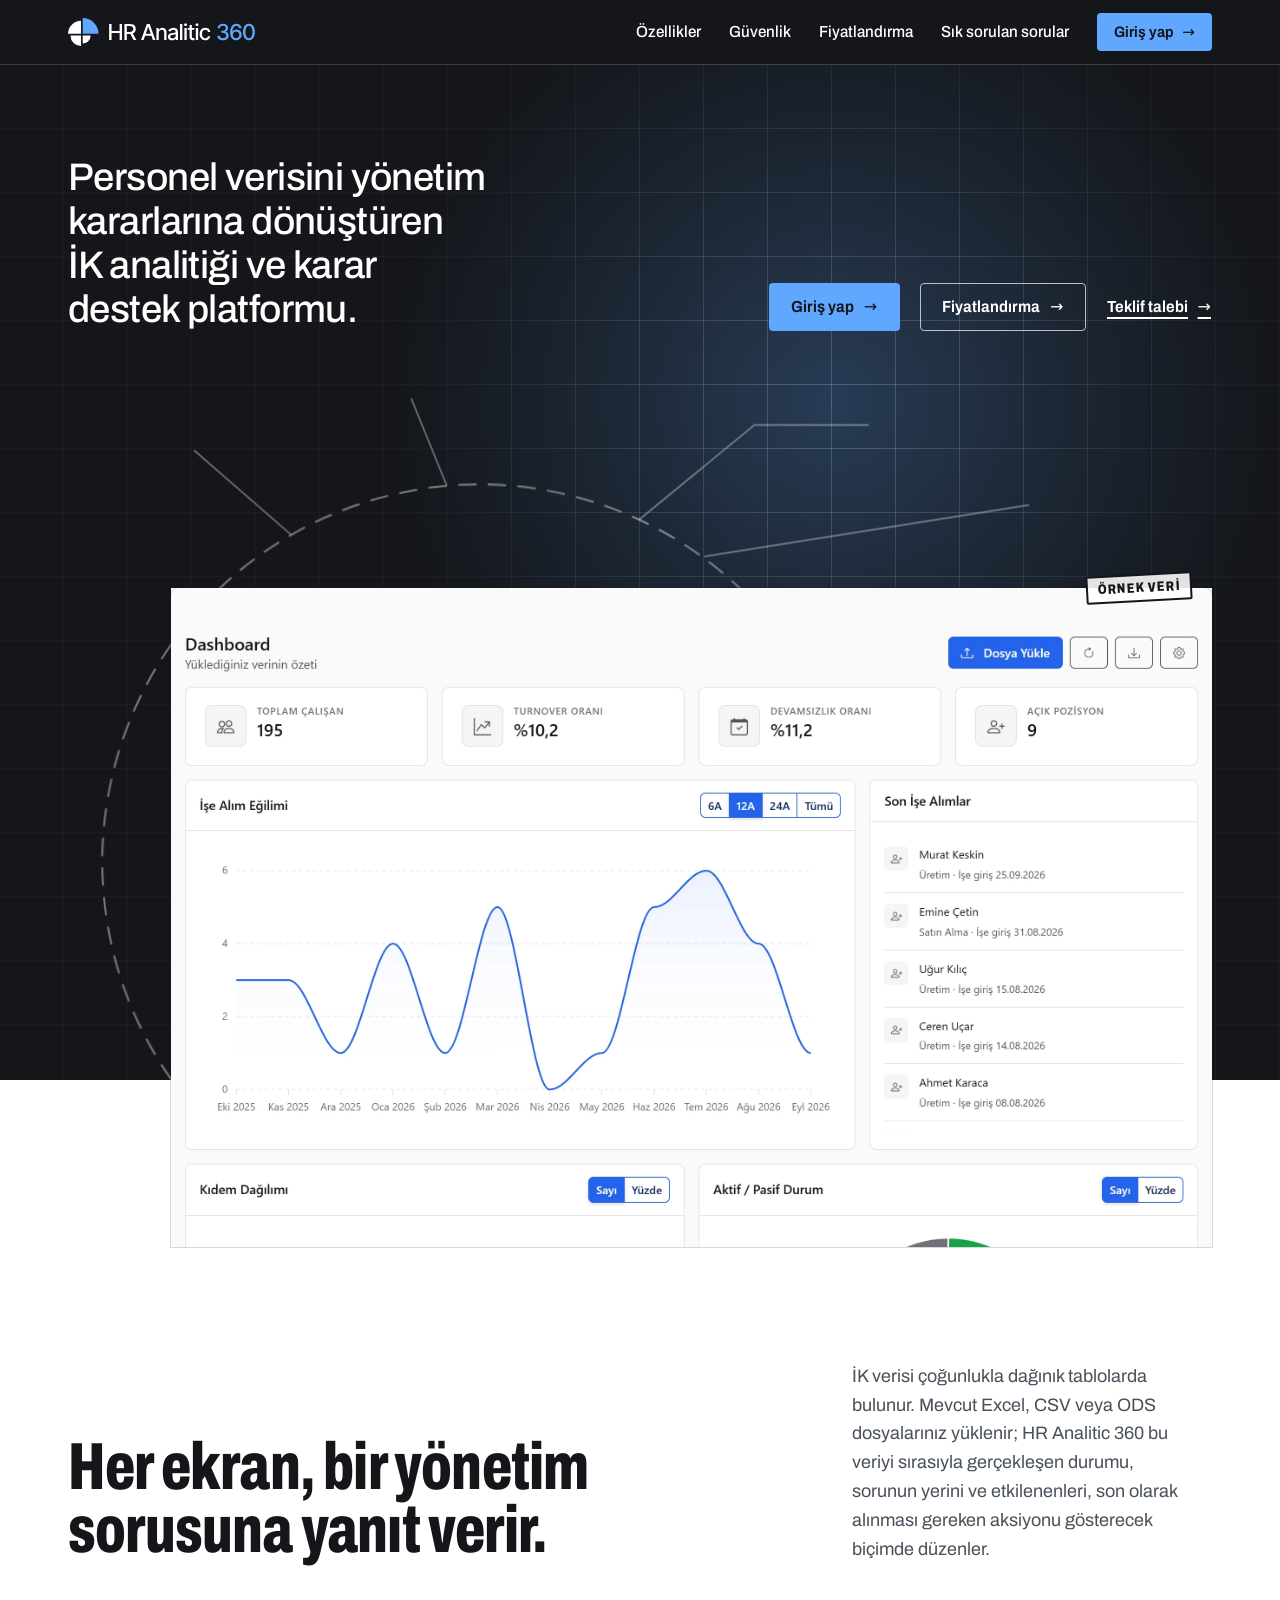
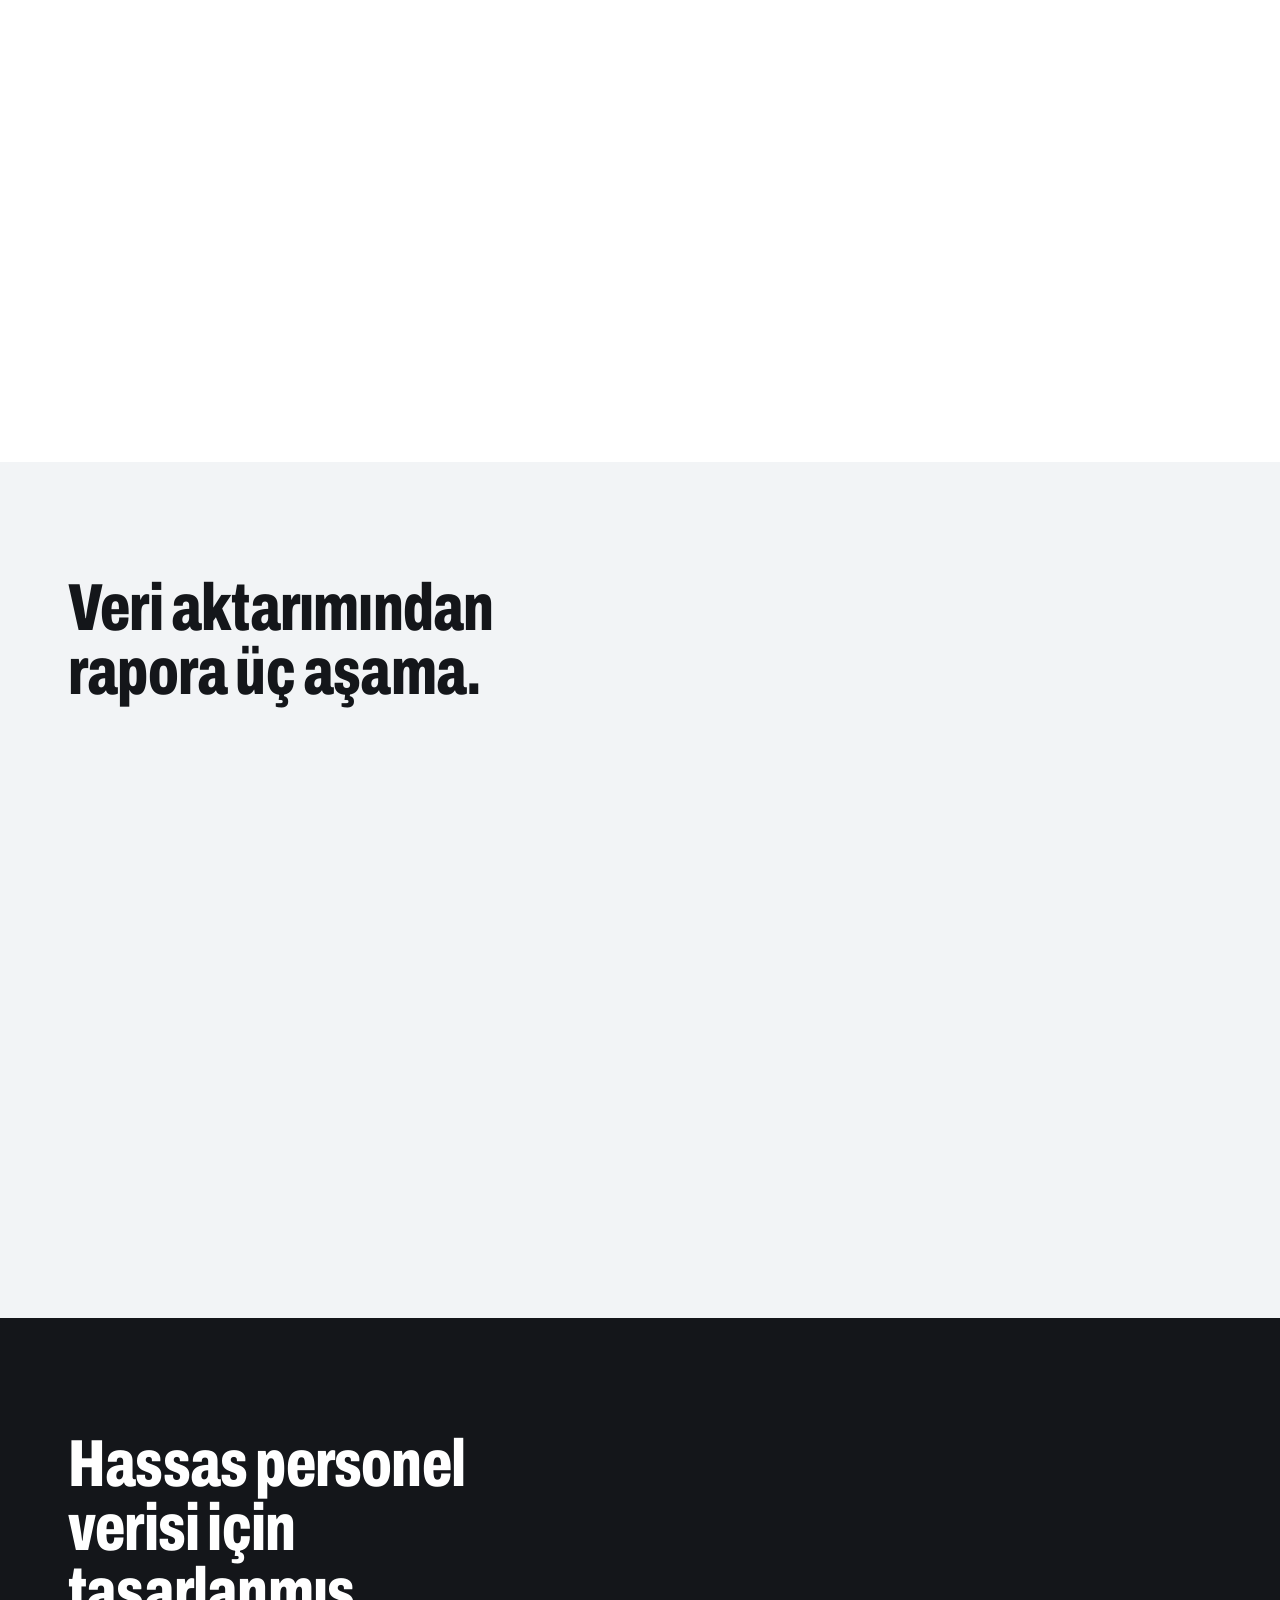
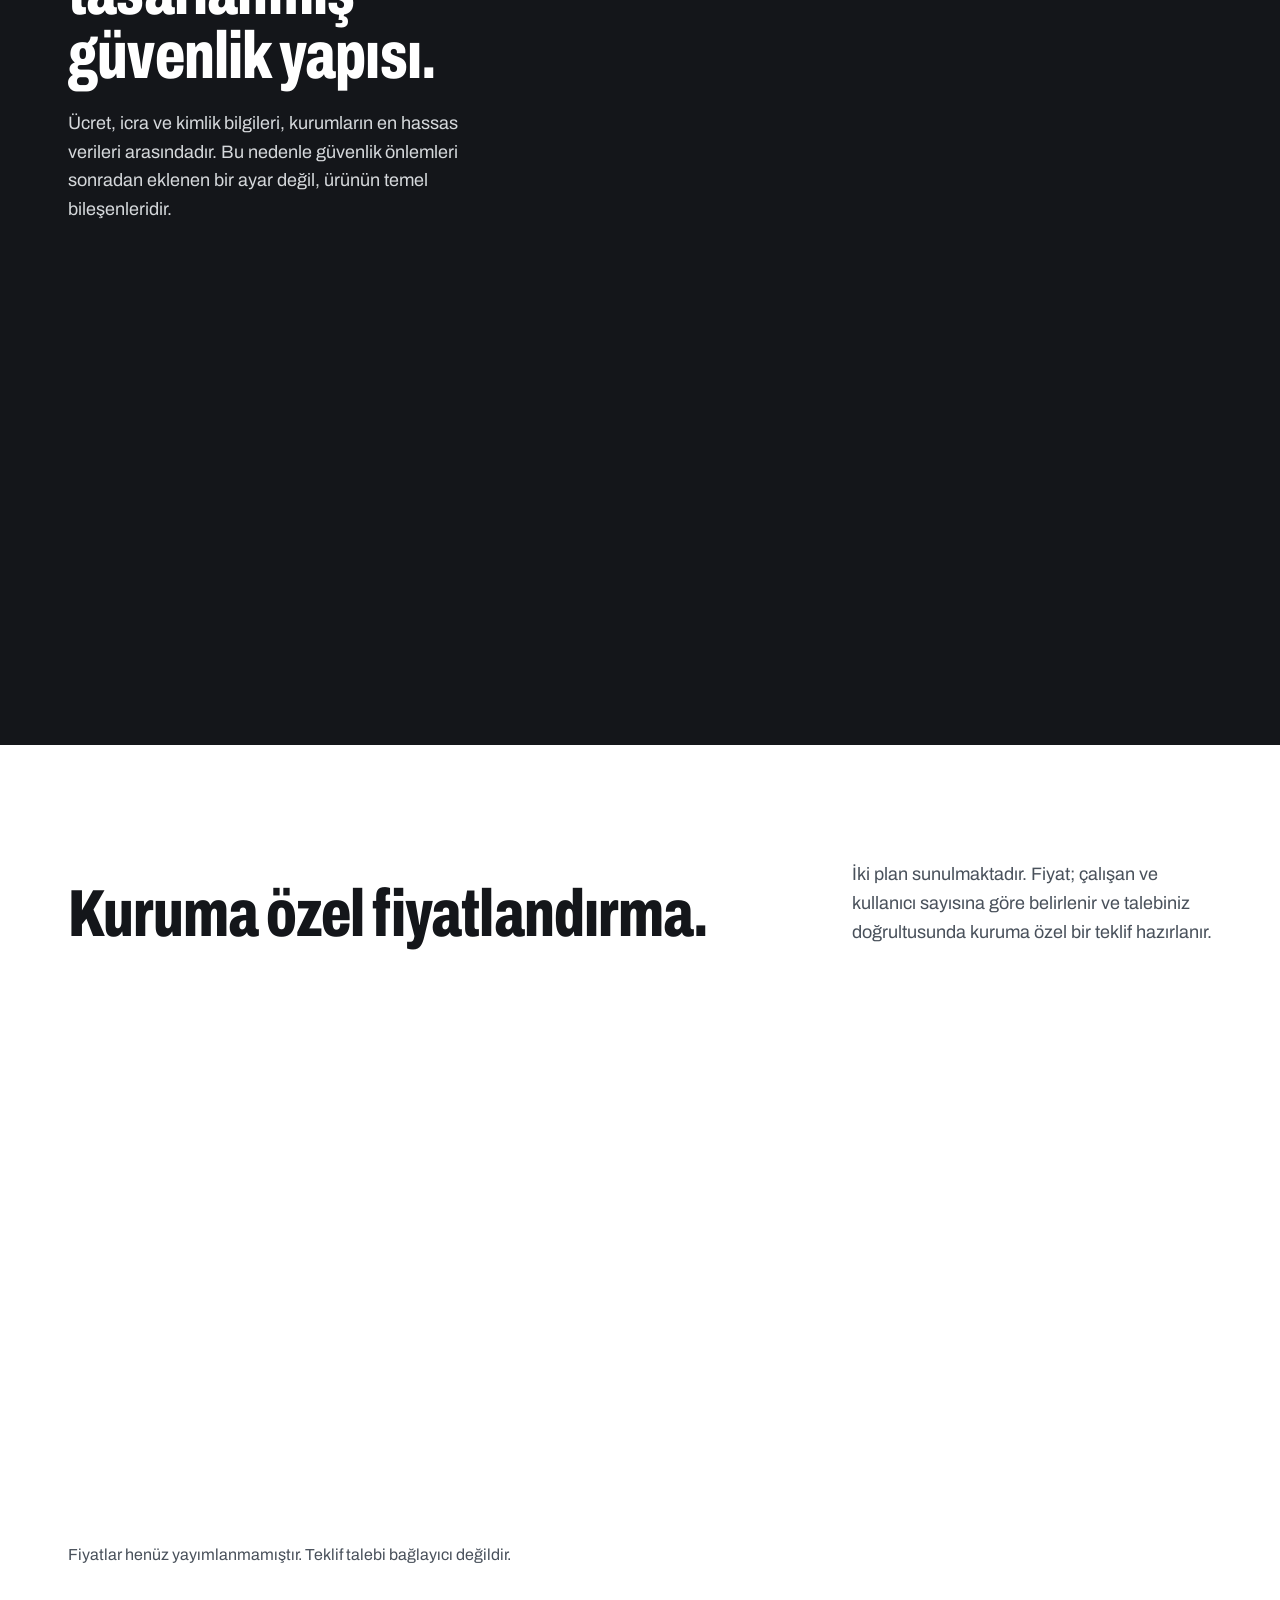
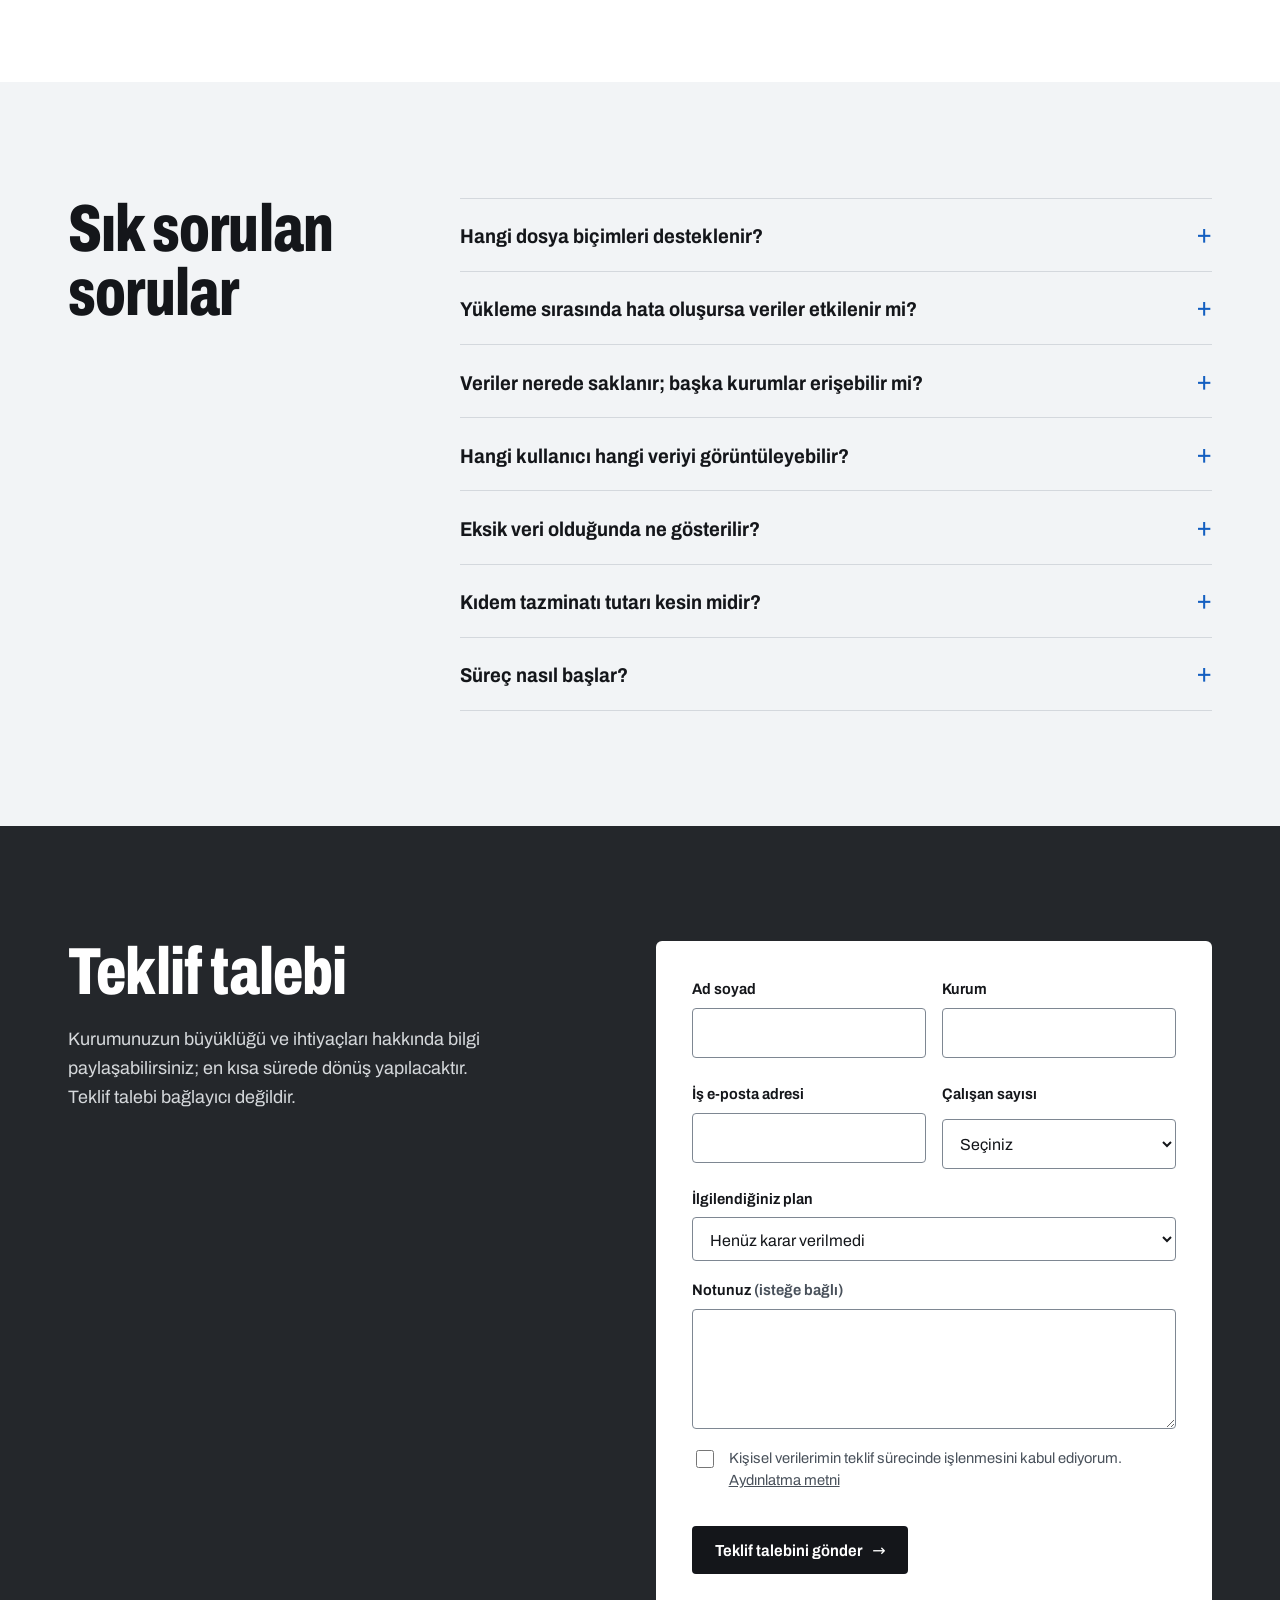
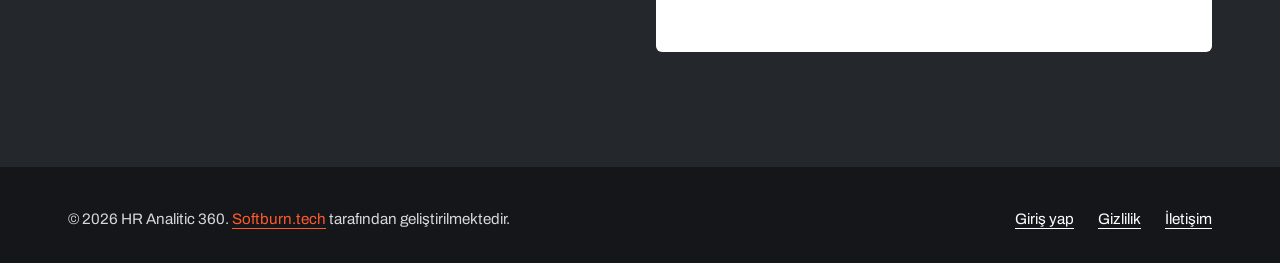
==== commit 98b078e5: "Hero: orbit further left, dashboard closer, varied question lines" ====
--- a/index.html
+++ b/index.html
@@ -16,7 +16,7 @@
 <meta property="og:url" content="https://hranalitik360.com.tr/">
 <meta property="og:image" content="https://hranalitik360.com.tr/img/og.png">
 <meta name="twitter:card" content="summary_large_image">
-<link rel="stylesheet" href="css/site.css?v=3">
+<link rel="stylesheet" href="css/site.css?v=4">
 <script src="js/erken.js"></script>
 </head>
 <body>
@@ -50,12 +50,12 @@
         </div>
       </div>
       <div class="sahne">
-        <svg class="yorunge" viewBox="0 0 1000 809" aria-hidden="true" focusable="false">
-          <circle class="yorunge-halka" cx="430" cy="460" r="360"/>
-          <path class="hat hat-1" d="M95 150 H125 L154 229"/>
-          <path class="hat hat-2" d="M250 45 H300 L337 112"/>
-          <path class="hat hat-3" d="M553 122 L590 45 H640"/>
-          <path class="hat hat-4" d="M685 205 L740 140 H790"/>
+        <svg class="yorunge" viewBox="0 0 1000 739" aria-hidden="true" focusable="false">
+          <circle class="yorunge-halka" cx="360" cy="430" r="330"/>
+          <path class="hat hat-1" d="M195 144 L110 70"/>
+          <path class="hat hat-2" d="M331 101 L300 25"/>
+          <path class="hat hat-3" d="M499 131 L600 48 H700"/>
+          <path class="hat hat-4" d="M556 163 L840 118"/>
         </svg>
         <h1 id="h1">
           <a class="h1-satir soru-etiket soru-etiket--sol e1" href="#soru-1">Ne oldu?<span class="nokta" aria-hidden="true"></span></a>
--- a/css/site.css
+++ b/css/site.css
@@ -97,10 +97,10 @@
 .kahraman-yan p { max-width: 24ch; font-size: clamp(1.75rem, 3vw, 2.5rem); font-weight: 500; line-height: 1.15; letter-spacing: -0.015em; text-wrap: balance; color: var(--beyaz); }
 
 /* Sahne: panonun arkasında, sola kaymış kesik çizgili yörünge; dört soru ona kesik çizgilerle bağlı. Koordinatlar SVG ile aynı: 1000 birim = sahne genişliği. */
-.sahne { position: relative; container-type: inline-size; padding-top: 24cqw; margin-bottom: clamp(-11rem, -13vw, -4rem); }
+.sahne { position: relative; container-type: inline-size; padding-top: 17cqw; margin-bottom: clamp(-11rem, -13vw, -4rem); }
 .yorunge { position: absolute; top: 0; left: 0; width: 100%; height: auto; overflow: visible; pointer-events: none; }
-.yorunge-halka { fill: none; stroke: color-mix(in oklab, var(--beyaz) 32%, transparent); stroke-width: 1.5; stroke-dasharray: 5 9; transform-origin: 430px 460px; animation: yorunge 140s linear infinite; }
-.hat { fill: none; stroke: color-mix(in oklab, var(--beyaz) 30%, transparent); stroke-width: 1.25; stroke-dasharray: 3 6; transition: stroke .3s var(--kolay), stroke-width .3s var(--kolay); }
+.yorunge-halka { fill: none; stroke: color-mix(in oklab, var(--beyaz) 40%, transparent); stroke-width: 1.75; stroke-dasharray: 16 10; transform-origin: 360px 430px; animation: yorunge 140s linear infinite; }
+.hat { fill: none; stroke: color-mix(in oklab, var(--beyaz) 42%, transparent); stroke-width: 1.25; transition: stroke .3s var(--kolay), stroke-width .3s var(--kolay); }
 @keyframes yorunge { to { transform: rotate(360deg); } }
 .kahraman h1 { position: absolute; inset: 0; z-index: 2; pointer-events: none; font-size: clamp(1rem, 1.6cqw, 1.25rem); font-weight: 500; line-height: 1.6; letter-spacing: 0; }
 .soru-etiket {
@@ -109,10 +109,10 @@
 }
 .soru-etiket--sol { margin-right: -5px; }
 .soru-etiket:not(.soru-etiket--sol) { margin-left: -5px; }
-.e1 { right: calc(100cqw - 9.5cqw); top: 15cqw; }
-.e2 { right: calc(100cqw - 25cqw); top: 4.5cqw; }
-.e3 { left: 64cqw; top: 4.5cqw; }
-.e4 { left: 79cqw; top: 14cqw; color: var(--mavi-ac); }
+.e1 { right: calc(100cqw - 11cqw); top: 7cqw; }
+.e2 { right: calc(100cqw - 30cqw); top: 2.5cqw; }
+.e3 { left: 70cqw; top: 4.8cqw; }
+.e4 { left: 84cqw; top: 11.8cqw; color: var(--mavi-ac); }
 .nokta { flex: none; width: 10px; height: 10px; border-radius: 50%; background: var(--mavi); box-shadow: 0 0 0 4px color-mix(in oklab, var(--mavi) 18%, transparent), 0 0 16px 2px color-mix(in oklab, var(--mavi) 65%, transparent); transition: transform .3s var(--kolay), box-shadow .3s var(--kolay); animation: nabiz 3.2s ease-in-out infinite; }
 @keyframes nabiz { 50% { box-shadow: 0 0 0 6px color-mix(in oklab, var(--mavi) 10%, transparent), 0 0 22px 4px color-mix(in oklab, var(--mavi) 50%, transparent); } }
 .soru-etiket:hover, .soru-etiket:focus-visible { color: var(--beyaz); }
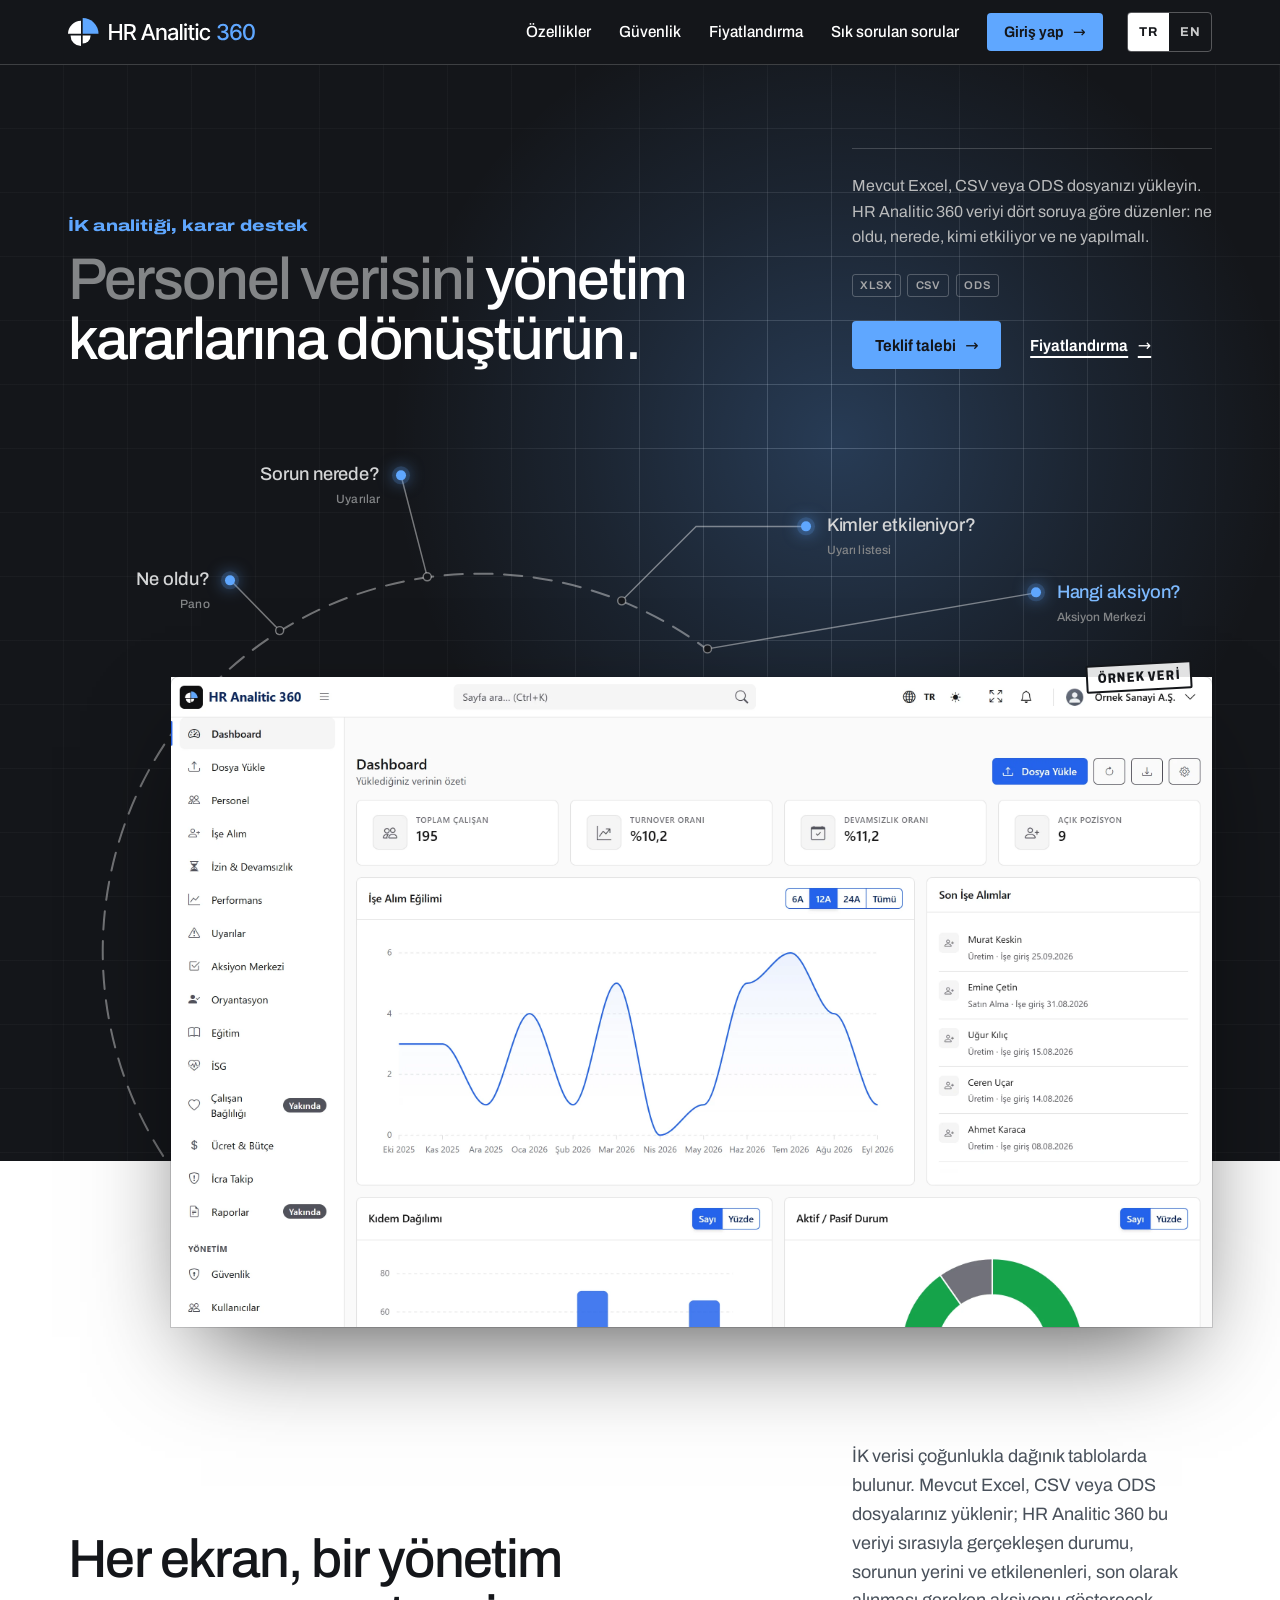
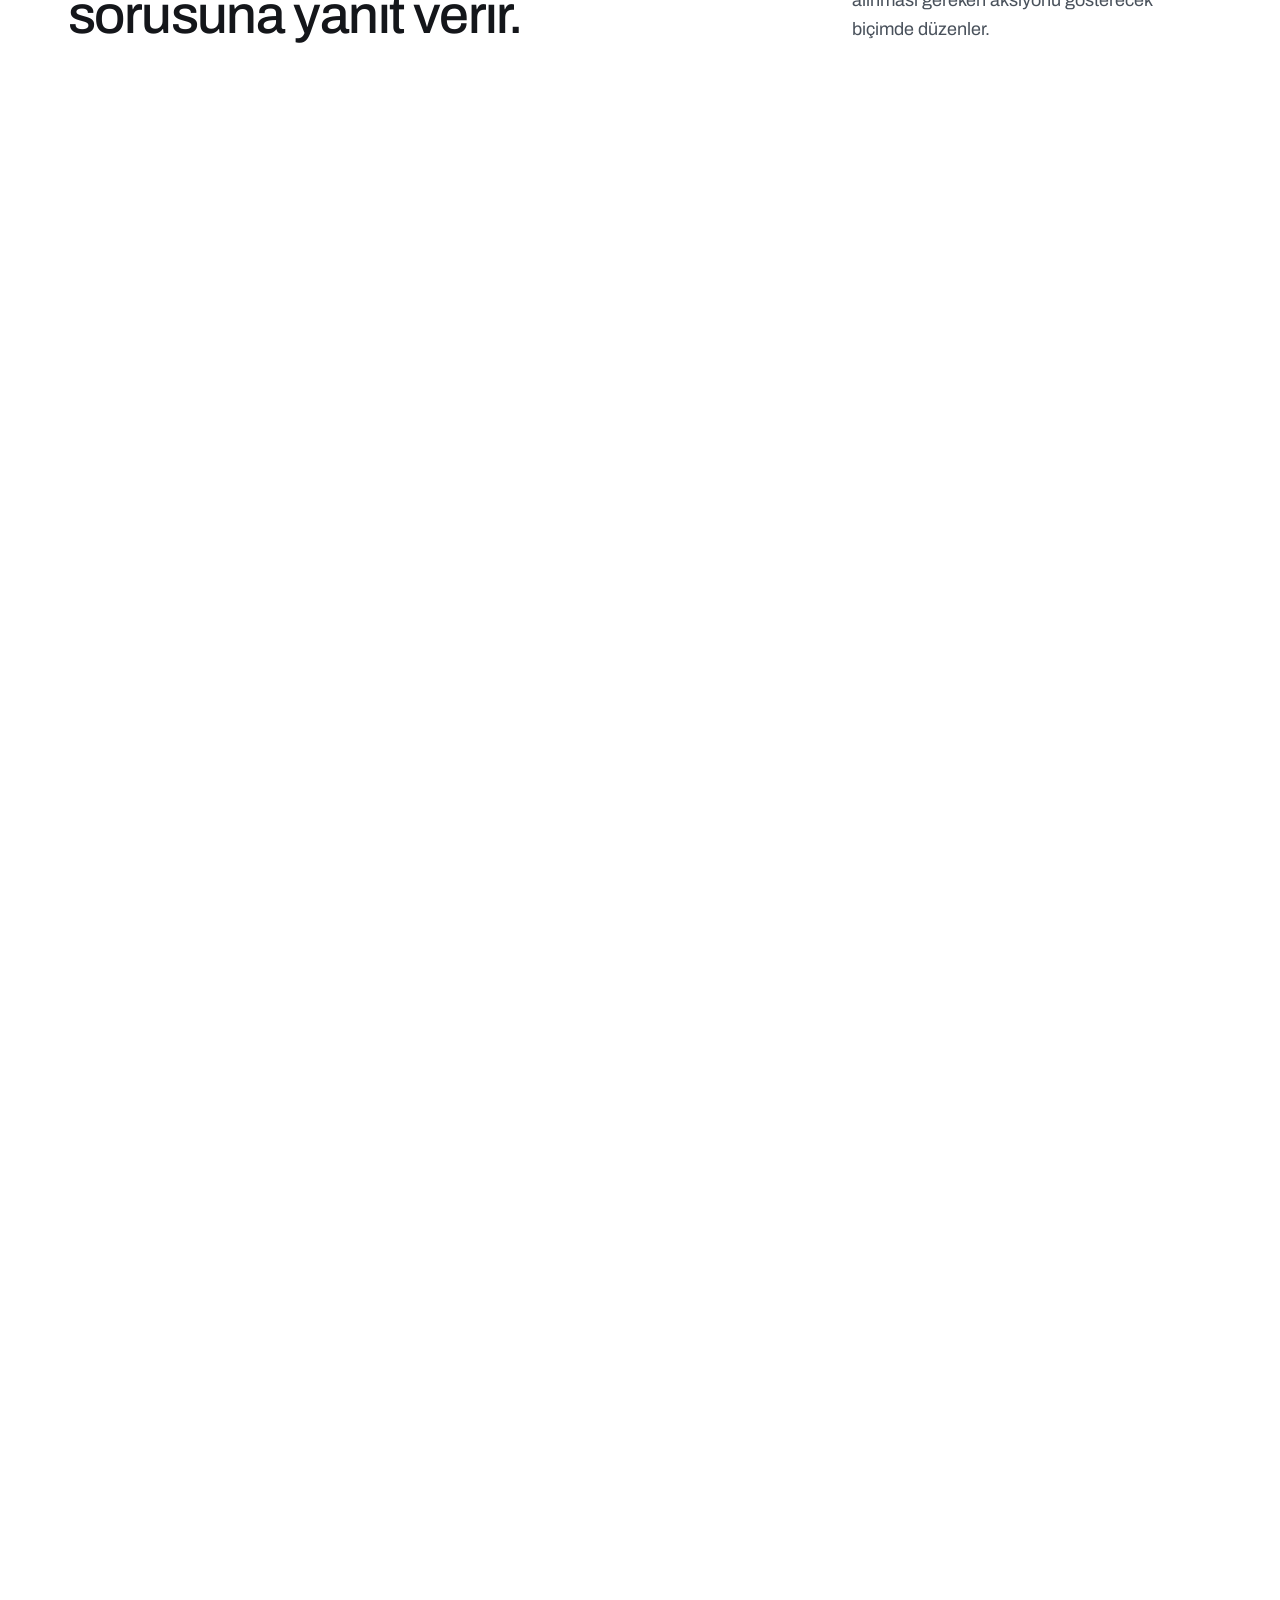
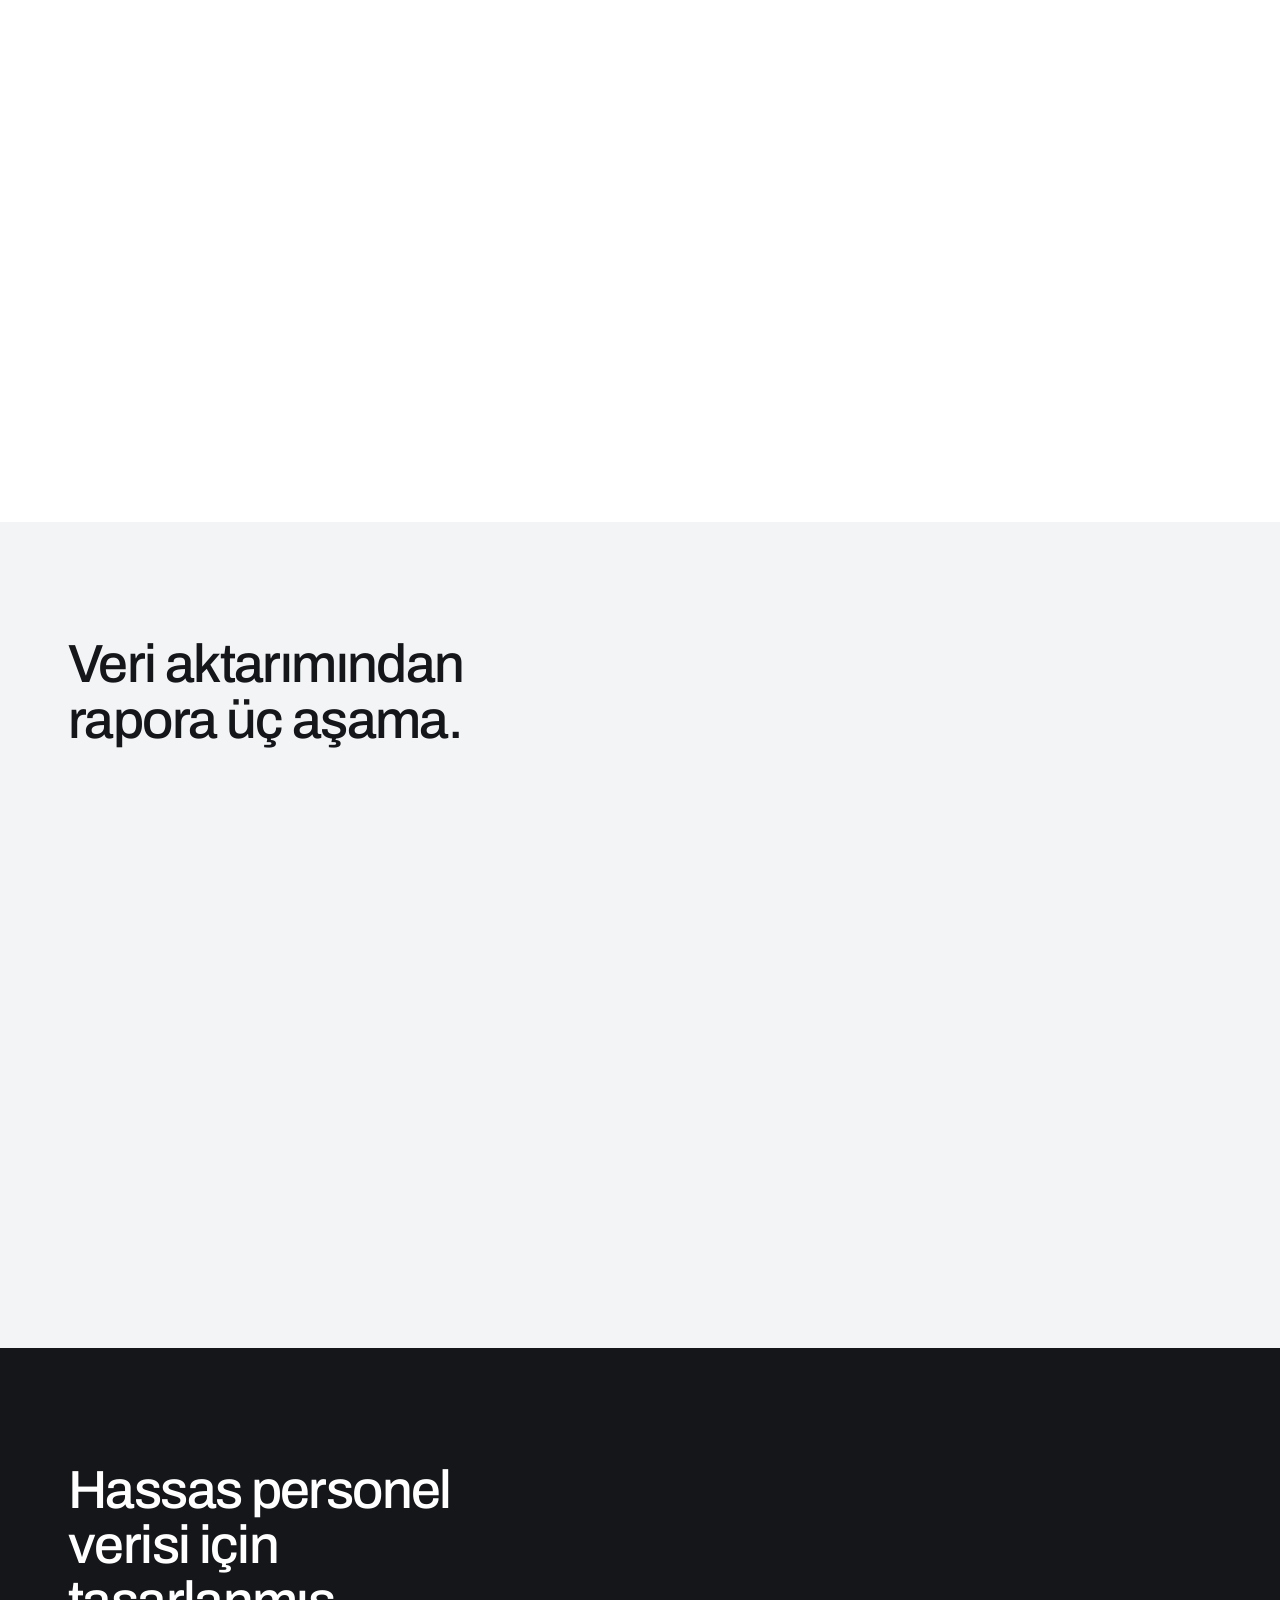
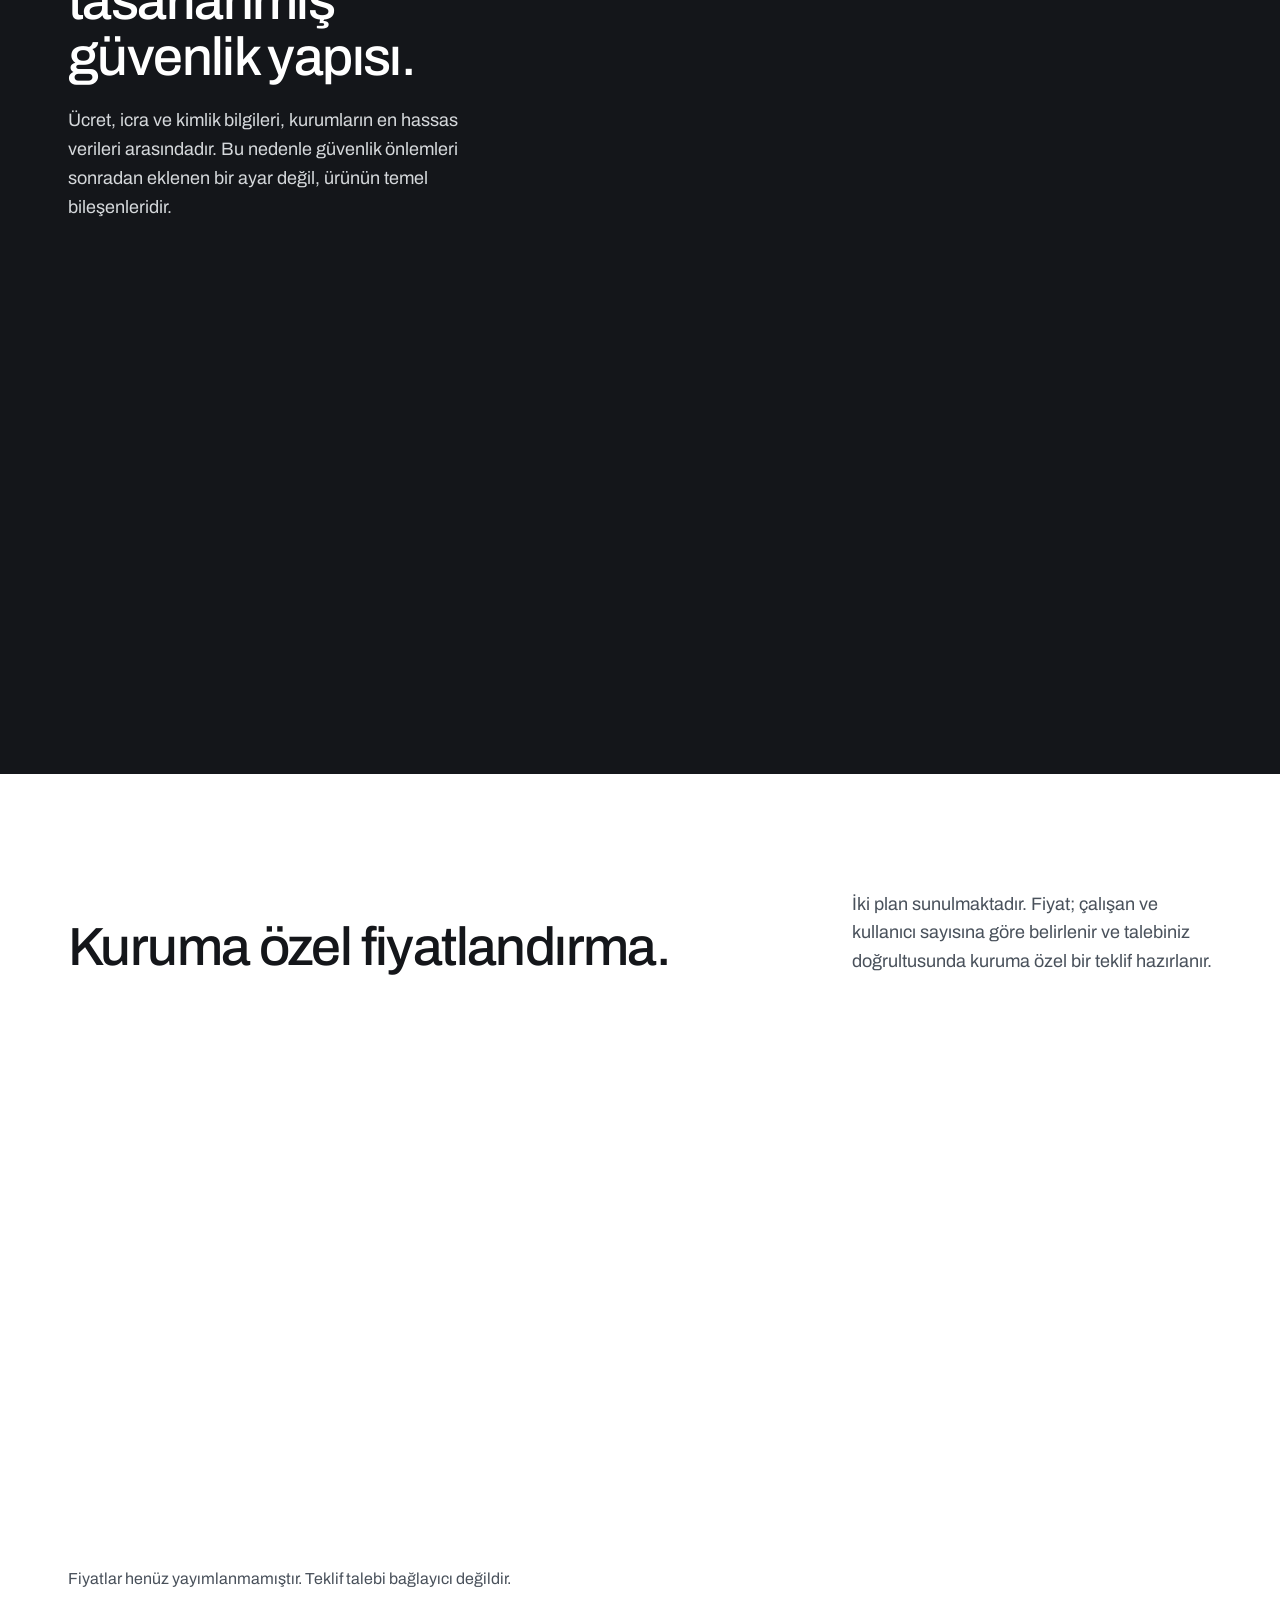
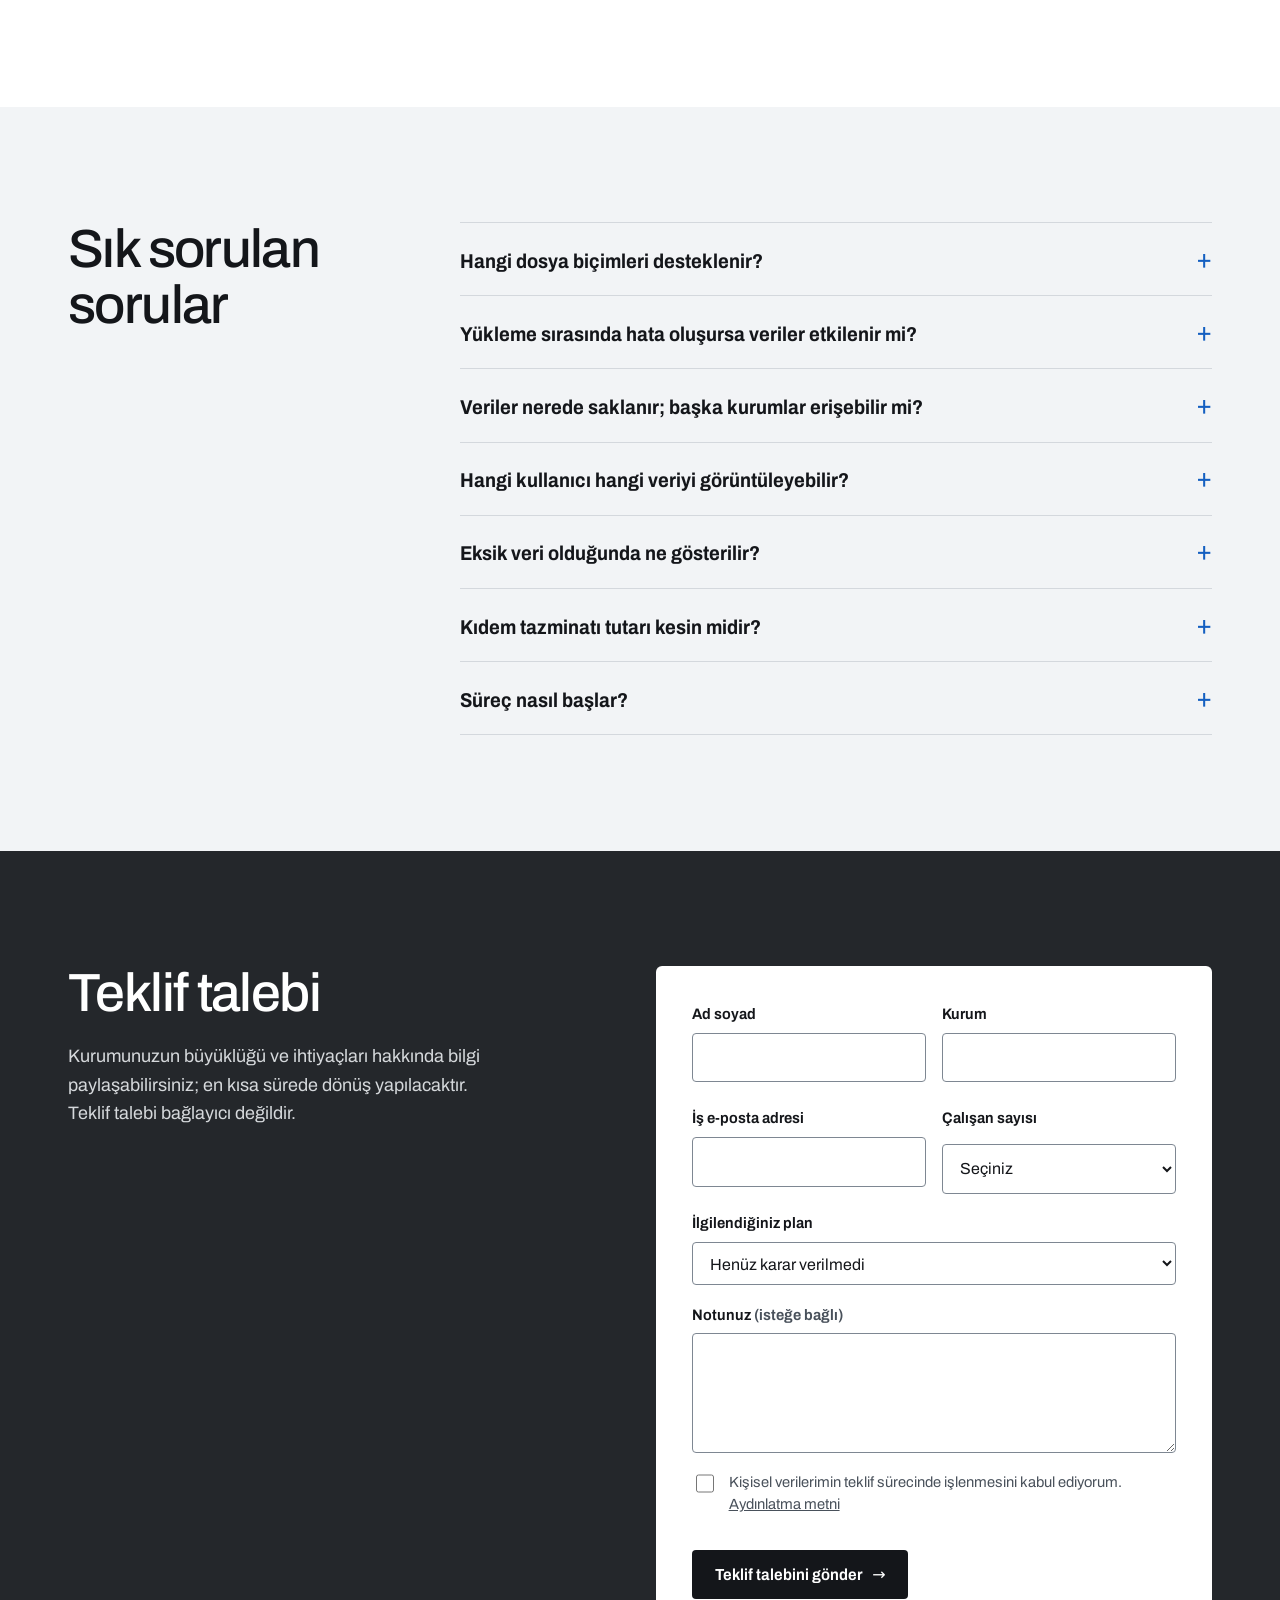
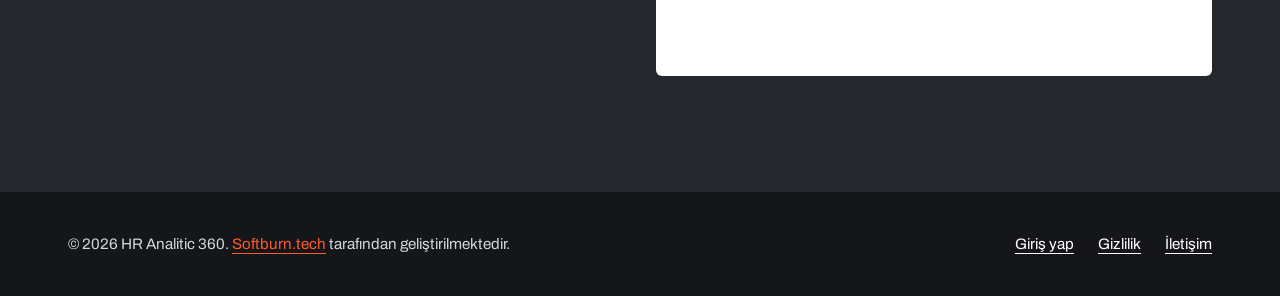
==== commit 9d7d2bd6: "English version (/en/) with English product screens; refreshed hero and type" ====
--- a/index.html
+++ b/index.html
@@ -8,15 +8,19 @@
 <meta name="description" content="Personel verisini yönetim kararlarına dönüştüren İK analitiği ve karar destek platformu. Rol bazlı yetkilendirme, denetim kaydı ve Avrupa Birliği'nde veri saklama.">
 <meta name="theme-color" content="#14161a">
 <link rel="canonical" href="https://hranalitik360.com.tr/">
+<link rel="alternate" hreflang="tr" href="https://hranalitik360.com.tr/">
+<link rel="alternate" hreflang="en" href="https://hranalitik360.com.tr/en/">
+<link rel="alternate" hreflang="x-default" href="https://hranalitik360.com.tr/">
 <link rel="icon" href="favicon.svg" type="image/svg+xml">
 <meta property="og:type" content="website">
 <meta property="og:locale" content="tr_TR">
+<meta property="og:locale:alternate" content="en_US">
 <meta property="og:title" content="HR Analitic 360 · İK analitiği ve karar destek platformu">
 <meta property="og:description" content="Ne oldu? Sorun nerede? Kimler etkileniyor? Hangi aksiyon? Personel verisi bu dört soruya yanıt veren göstergelere, uyarılara ve aksiyon kayıtlarına dönüşür.">
 <meta property="og:url" content="https://hranalitik360.com.tr/">
 <meta property="og:image" content="https://hranalitik360.com.tr/img/og.png">
 <meta name="twitter:card" content="summary_large_image">
-<link rel="stylesheet" href="css/site.css?v=4">
+<link rel="stylesheet" href="css/site.css?v=5">
 <script src="js/erken.js"></script>
 </head>
 <body>
@@ -33,6 +37,10 @@
       <a href="#sss">Sık sorulan sorular</a>
       <a class="dugme dugme--mavi" href="https://app.hranalitik360.com.tr/login.html">Giriş yap</a>
     </nav>
+    <nav class="dil" aria-label="Dil seçimi">
+      <a href="./" lang="tr" hreflang="tr" aria-current="true">TR</a>
+      <a href="en/" lang="en" hreflang="en">EN</a>
+    </nav>
   </div>
 </header>
 
@@ -41,27 +49,37 @@
   <section class="kahraman" aria-labelledby="h1">
     <div class="arka" aria-hidden="true"><span class="arka-izgara"></span><span class="arka-izgara-isik"></span><span class="arka-isik"></span></div>
     <div class="kap kahraman-izgara">
-      <div class="kahraman-yan">
-        <p>Personel verisini yönetim kararlarına dönüştüren İK analitiği ve karar destek platformu.</p>
-        <div class="dugmeler">
-          <a class="dugme dugme--mavi" href="https://app.hranalitik360.com.tr/login.html">Giriş yap</a>
-          <a class="dugme dugme--cizgi-beyaz" href="#fiyatlandirma">Fiyatlandırma</a>
-          <a class="dugme dugme--duz" href="#iletisim">Teklif talebi</a>
+      <div class="kahraman-ust">
+        <div class="kahraman-baslik">
+          <p class="ust-etiket">İK analitiği, karar destek</p>
+          <p class="slogan"><span>Personel verisini</span> yönetim kararlarına dönüştürün.</p>
+        </div>
+        <div class="kahraman-yan">
+          <p>Mevcut Excel, CSV veya ODS dosyanızı yükleyin. HR Analitic 360 veriyi dört soruya göre düzenler: ne oldu, nerede, kimi etkiliyor ve ne yapılmalı.</p>
+          <ul class="dosya-turleri" aria-label="Desteklenen dosya türleri"><li>XLSX</li><li>CSV</li><li>ODS</li></ul>
+          <div class="dugmeler">
+            <a class="dugme dugme--mavi" href="#iletisim">Teklif talebi</a>
+            <a class="dugme dugme--duz" href="#fiyatlandirma">Fiyatlandırma</a>
+          </div>
         </div>
       </div>
       <div class="sahne">
         <svg class="yorunge" viewBox="0 0 1000 739" aria-hidden="true" focusable="false">
-          <circle class="yorunge-halka" cx="360" cy="430" r="330"/>
-          <path class="hat hat-1" d="M195 144 L110 70"/>
-          <path class="hat hat-2" d="M331 101 L300 25"/>
-          <path class="hat hat-3" d="M499 131 L600 48 H700"/>
-          <path class="hat hat-4" d="M556 163 L840 118"/>
+          <path class="yorunge-halka" d="M195 715.8 A330 330 0 1 1 558.6 166.4"/>
+          <path class="hat hat-1" d="M185 150 L142 106"/>
+          <path class="hat hat-2" d="M314 103 L291 14"/>
+          <path class="hat hat-3" d="M484 124 L549 59 H645"/>
+          <path class="hat hat-4" d="M559 166 L846 117"/>
+          <circle class="dugum dugum-1" cx="185" cy="150" r="3.5"/>
+          <circle class="dugum dugum-2" cx="314" cy="103" r="3.5"/>
+          <circle class="dugum dugum-3" cx="484" cy="124" r="3.5"/>
+          <circle class="dugum dugum-4" cx="559" cy="166" r="3.5"/>
         </svg>
         <h1 id="h1">
-          <a class="h1-satir soru-etiket soru-etiket--sol e1" href="#soru-1">Ne oldu?<span class="nokta" aria-hidden="true"></span></a>
-          <a class="h1-satir soru-etiket soru-etiket--sol e2" href="#soru-2">Sorun nerede?<span class="nokta" aria-hidden="true"></span></a>
-          <a class="h1-satir soru-etiket e3" href="#soru-3"><span class="nokta" aria-hidden="true"></span>Kimler etkileniyor?</a>
-          <a class="h1-satir soru-etiket e4" href="#soru-4"><span class="nokta" aria-hidden="true"></span>Hangi aksiyon?</a>
+          <a class="h1-satir soru-etiket soru-etiket--sol e1" href="#soru-1"><span class="nokta" aria-hidden="true"></span><span>Ne oldu?</span><span class="soru-alt" aria-hidden="true">Pano</span></a>
+          <a class="h1-satir soru-etiket soru-etiket--sol e2" href="#soru-2"><span class="nokta" aria-hidden="true"></span><span>Sorun nerede?</span><span class="soru-alt" aria-hidden="true">Uyarılar</span></a>
+          <a class="h1-satir soru-etiket e3" href="#soru-3"><span class="nokta" aria-hidden="true"></span><span>Kimler etkileniyor?</span><span class="soru-alt" aria-hidden="true">Uyarı listesi</span></a>
+          <a class="h1-satir soru-etiket e4" href="#soru-4"><span class="nokta" aria-hidden="true"></span><span>Hangi aksiyon?</span><span class="soru-alt" aria-hidden="true">Aksiyon Merkezi</span></a>
         </h1>
         <figure class="kahraman-ekran">
           <div class="ekran">
@@ -101,7 +119,7 @@
         <p class="govde">Deneme süresi bitişleri, sözleşme ve çalışma izni tarihleri, eğitim ve sertifika geçerlilikleri, yüksek izin bakiyesi ve yüksek devamsızlık kontrol edilir. Tanımlı eşiği aşan her durum ayrı bir sayaçta gösterilir.</p>
         <div class="ekran">
           <span class="damga">Örnek veri</span>
-          <img src="img/uyarilar-kartlar.webp" width="2400" height="660" alt="Uyarı sayaçları: deneme süresi bitişi 30 gün içinde 4 yaklaşan; yüksek devamsızlık 8 eşiği aşan; yüksek izin bakiyesi 1 eşiği aşan." loading="lazy">
+          <img src="img/uyarilar-kartlar.webp" width="2400" height="660" alt="Uyarı sayaçları: deneme süresi bitişi 30 gün içinde 1 yaklaşan; yüksek devamsızlık 2 eşiği aşan; yüksek izin bakiyesi 1 eşiği aşan." loading="lazy">
         </div>
       </article>
 
--- a/css/site.css
+++ b/css/site.css
@@ -52,9 +52,9 @@
 .gizli { position: absolute; width: 1px; height: 1px; overflow: hidden; clip-path: inset(50%); white-space: nowrap; }
 
 /* ---- Başlıklar: genişlik ekseni ile ölçülü ---- */
-.baslik { font-weight: 800; font-stretch: 70%; line-height: 0.96; letter-spacing: -0.012em; text-wrap: balance; }
-h2.baslik { font-size: clamp(2.4rem, 5.2vw, 4.4rem); }
-h3.baslik { font-size: clamp(1.9rem, 3.2vw, 2.6rem); font-stretch: 74%; line-height: 1; }
+.baslik { font-weight: 500; line-height: 1.04; letter-spacing: -0.03em; text-wrap: balance; }
+h2.baslik { font-size: clamp(2.25rem, 4.2vw, 3.6rem); }
+h3.baslik { font-size: clamp(1.6rem, 2.6vw, 2.1rem); line-height: 1.08; }
 .govde { max-width: 62ch; text-wrap: pretty; }
 .soluk { color: var(--soluk); }
 
@@ -83,45 +83,61 @@
 .ust .kap { display: flex; align-items: center; justify-content: space-between; gap: 1.5rem; min-height: 4rem; }
 .marka { display: inline-flex; align-items: center; text-decoration: none; }
 .marka img { height: 1.75rem; width: auto; }
-.menu { display: flex; align-items: center; gap: 1.75rem; }
+.menu { display: flex; align-items: center; gap: 1.75rem; margin-left: auto; }
+.dil { display: inline-flex; flex: none; border: 1px solid color-mix(in oklab, var(--beyaz) 28%, transparent); border-radius: 4px; overflow: hidden; }
+.dil a { display: grid; place-items: center; min-width: 2.6rem; min-height: 2.4rem; font-size: .8rem; font-weight: 700; letter-spacing: .08em; text-decoration: none; color: color-mix(in oklab, var(--beyaz) 78%, transparent); transition: background-color .2s var(--kolay), color .2s var(--kolay); }
+.dil a:hover { color: var(--beyaz); background: color-mix(in oklab, var(--beyaz) 12%, transparent); }
+.dil a[aria-current] { background: var(--beyaz); color: var(--murekkep); }
 .menu a:not(.dugme) { text-decoration: none; font-size: 1rem; font-weight: 500; font-stretch: 94%; padding-block: .4rem; background: linear-gradient(currentColor, currentColor) left bottom / 0 1.5px no-repeat; transition: background-size .25s var(--kolay); }
 .menu a:not(.dugme):hover { background-size: 100% 1.5px; }
 .menu .dugme { padding: .55rem 1rem; font-size: .95rem; }
 .menu-dugme { display: none; background: none; border: 1.5px solid color-mix(in oklab, var(--beyaz) 60%, transparent); color: inherit; border-radius: 4px; padding: .5rem .85rem; font: inherit; font-size: .95rem; font-weight: 600; cursor: pointer; }
 
 /* ---- Kahraman alan ---- */
-.kahraman { position: relative; background: var(--murekkep); color: var(--beyaz); padding-top: clamp(3.5rem, 7vw, 6rem); }
+.kahraman { position: relative; background: var(--murekkep); color: var(--beyaz); padding-top: clamp(3.5rem, 6.5vw, 5.5rem); }
 .kahraman > .kap { position: relative; z-index: 1; }
-.kahraman-izgara { display: grid; row-gap: clamp(1.5rem, 3vw, 2.5rem); }
-.kahraman-yan { display: flex; flex-wrap: wrap; justify-content: space-between; align-items: end; gap: 2rem 3rem; }
-.kahraman-yan p { max-width: 24ch; font-size: clamp(1.75rem, 3vw, 2.5rem); font-weight: 500; line-height: 1.15; letter-spacing: -0.015em; text-wrap: balance; color: var(--beyaz); }
-
-/* Sahne: panonun arkasında, sola kaymış kesik çizgili yörünge; dört soru ona kesik çizgilerle bağlı. Koordinatlar SVG ile aynı: 1000 birim = sahne genişliği. */
+.kahraman-izgara { display: grid; row-gap: clamp(3rem, 7vw, 6rem); }
+.kahraman-ust { display: grid; grid-template-columns: repeat(12, minmax(0, 1fr)); column-gap: 2rem; row-gap: 2.5rem; align-items: end; }
+.kahraman-baslik { grid-column: 1 / span 8; display: grid; gap: 1.5rem; }
+.ust-etiket { margin-bottom: -.85rem; font-size: 1rem; font-weight: 800; font-stretch: 125%; letter-spacing: .01em; color: var(--mavi); }
+.slogan { font-size: clamp(2.5rem, 4.6vw, 4.25rem); font-weight: 500; line-height: 1.02; letter-spacing: -0.032em; text-wrap: balance; }
+.slogan span { color: color-mix(in oklab, var(--beyaz) 52%, var(--murekkep)); }
+.kahraman-yan { grid-column: 9 / span 4; display: grid; gap: 1.5rem; padding-top: 1.5rem; border-top: 1px solid color-mix(in oklab, var(--beyaz) 18%, transparent); }
+.kahraman-yan > p { font-size: 1rem; line-height: 1.6; color: color-mix(in oklab, var(--beyaz) 74%, var(--murekkep)); text-wrap: pretty; }
+.dosya-turleri { display: flex; gap: .4rem; }
+.dosya-turleri li { padding: .2rem .45rem; border: 1px solid color-mix(in oklab, var(--beyaz) 24%, transparent); border-radius: 3px; font-size: .7rem; line-height: 1.3; font-weight: 600; letter-spacing: .08em; color: color-mix(in oklab, var(--beyaz) 66%, var(--murekkep)); }
+.dugmeler { display: flex; flex-wrap: wrap; align-items: center; gap: .75rem 1.75rem; }
+.dugme--duz { padding-inline: 0; border-color: transparent; color: var(--beyaz); text-decoration: underline; text-decoration-thickness: 1.5px; text-underline-offset: .3em; }
+.dugme--duz:hover { color: var(--mavi-ac); }
+
+/* Sahne: panonun arkasında, sola kaymış açık yörünge yayı; dört soru ona farklı uzunlukta çizgilerle bağlı (çizgiler 1'den 4'e uzar).
+   Koordinatlar SVG ile aynı: 1000 birim = sahne genişliği (100cqw). Noktalar çizgi uçlarına oturur. */
 .sahne { position: relative; container-type: inline-size; padding-top: 17cqw; margin-bottom: clamp(-11rem, -13vw, -4rem); }
 .yorunge { position: absolute; top: 0; left: 0; width: 100%; height: auto; overflow: visible; pointer-events: none; }
-.yorunge-halka { fill: none; stroke: color-mix(in oklab, var(--beyaz) 40%, transparent); stroke-width: 1.75; stroke-dasharray: 16 10; transform-origin: 360px 430px; animation: yorunge 140s linear infinite; }
+.yorunge-halka { fill: none; stroke: color-mix(in oklab, var(--beyaz) 40%, transparent); stroke-width: 1.75; stroke-linecap: round; stroke-dasharray: 16 10; animation: akis 7s linear infinite; }
+@keyframes akis { to { stroke-dashoffset: -260; } }
 .hat { fill: none; stroke: color-mix(in oklab, var(--beyaz) 42%, transparent); stroke-width: 1.25; transition: stroke .3s var(--kolay), stroke-width .3s var(--kolay); }
-@keyframes yorunge { to { transform: rotate(360deg); } }
-.kahraman h1 { position: absolute; inset: 0; z-index: 2; pointer-events: none; font-size: clamp(1rem, 1.6cqw, 1.25rem); font-weight: 500; line-height: 1.6; letter-spacing: 0; }
-.soru-etiket {
-  position: absolute; display: inline-flex; align-items: center; gap: .7rem; margin-top: -.8em; pointer-events: auto;
-  white-space: nowrap; text-decoration: none; color: color-mix(in oklab, var(--beyaz) 78%, transparent); transition: color .3s var(--kolay);
-}
-.soru-etiket--sol { margin-right: -5px; }
-.soru-etiket:not(.soru-etiket--sol) { margin-left: -5px; }
-.e1 { right: calc(100cqw - 11cqw); top: 7cqw; }
-.e2 { right: calc(100cqw - 30cqw); top: 2.5cqw; }
-.e3 { left: 70cqw; top: 4.8cqw; }
-.e4 { left: 84cqw; top: 11.8cqw; color: var(--mavi-ac); }
-.nokta { flex: none; width: 10px; height: 10px; border-radius: 50%; background: var(--mavi); box-shadow: 0 0 0 4px color-mix(in oklab, var(--mavi) 18%, transparent), 0 0 16px 2px color-mix(in oklab, var(--mavi) 65%, transparent); transition: transform .3s var(--kolay), box-shadow .3s var(--kolay); animation: nabiz 3.2s ease-in-out infinite; }
+.dugum { fill: var(--murekkep); stroke: color-mix(in oklab, var(--beyaz) 42%, transparent); stroke-width: 1.25; transition: stroke .3s var(--kolay); }
+.kahraman h1 { position: absolute; inset: 0; z-index: 2; pointer-events: none; font-size: clamp(1rem, 1.6cqw, 1.2rem); font-weight: 500; line-height: 1.6; letter-spacing: -0.005em; }
+.soru-etiket { position: absolute; display: grid; gap: .15rem; translate: 0 -.8em; pointer-events: auto; white-space: nowrap; text-decoration: none; color: color-mix(in oklab, var(--beyaz) 84%, var(--murekkep)); transition: color .3s var(--kolay); }
+.soru-etiket--sol { text-align: right; padding-right: 1.3rem; }
+.soru-etiket:not(.soru-etiket--sol) { padding-left: 1.3rem; }
+.soru-alt { font-size: .75rem; line-height: 1.3; font-weight: 500; letter-spacing: .01em; color: color-mix(in oklab, var(--beyaz) 52%, var(--murekkep)); transition: color .3s var(--kolay); }
+.e1 { right: calc(100cqw - 14.2cqw); top: 10.6cqw; }
+.e2 { right: calc(100cqw - 29.1cqw); top: 1.4cqw; }
+.e3 { left: 64.5cqw; top: 5.9cqw; }
+.e4 { left: 84.6cqw; top: 11.7cqw; color: var(--mavi-ac); }
+.nokta { position: absolute; top: .8em; width: 10px; height: 10px; margin-top: -5px; border-radius: 50%; background: var(--mavi); box-shadow: 0 0 0 4px color-mix(in oklab, var(--mavi) 18%, transparent), 0 0 16px 2px color-mix(in oklab, var(--mavi) 65%, transparent); transition: transform .3s var(--kolay), box-shadow .3s var(--kolay); animation: nabiz 3.2s ease-in-out infinite; }
+.soru-etiket--sol .nokta { right: -5px; }
+.soru-etiket:not(.soru-etiket--sol) .nokta { left: -5px; }
 @keyframes nabiz { 50% { box-shadow: 0 0 0 6px color-mix(in oklab, var(--mavi) 10%, transparent), 0 0 22px 4px color-mix(in oklab, var(--mavi) 50%, transparent); } }
 .soru-etiket:hover, .soru-etiket:focus-visible { color: var(--beyaz); }
+.soru-etiket:hover .soru-alt, .soru-etiket:focus-visible .soru-alt { color: var(--mavi); }
 .soru-etiket:hover .nokta, .soru-etiket:focus-visible .nokta { transform: scale(1.35); box-shadow: 0 0 0 6px color-mix(in oklab, var(--mavi) 25%, transparent), 0 0 26px 6px color-mix(in oklab, var(--mavi) 85%, transparent); }
+.sahne:has(.e1:hover, .e1:focus-visible) :is(.hat-1, .dugum-1), .sahne:has(.e2:hover, .e2:focus-visible) :is(.hat-2, .dugum-2),
+.sahne:has(.e3:hover, .e3:focus-visible) :is(.hat-3, .dugum-3), .sahne:has(.e4:hover, .e4:focus-visible) :is(.hat-4, .dugum-4) { stroke: var(--mavi); }
 .sahne:has(.e1:hover, .e1:focus-visible) .hat-1, .sahne:has(.e2:hover, .e2:focus-visible) .hat-2,
-.sahne:has(.e3:hover, .e3:focus-visible) .hat-3, .sahne:has(.e4:hover, .e4:focus-visible) .hat-4 { stroke: var(--mavi); stroke-width: 2; }
-.dugmeler { display: flex; flex-wrap: wrap; align-items: center; gap: .75rem 1.25rem; }
-.dugme--duz { padding-inline: 0; border-color: transparent; color: var(--beyaz); text-decoration: underline; text-decoration-thickness: 1.5px; text-underline-offset: .3em; }
-.dugme--duz:hover { color: var(--mavi-ac); }
+.sahne:has(.e3:hover, .e3:focus-visible) .hat-3, .sahne:has(.e4:hover, .e4:focus-visible) .hat-4 { stroke-width: 2; }
 
 .ekran { position: relative; background: var(--beyaz); border-radius: 6px; outline: 1px solid color-mix(in oklab, var(--murekkep) 16%, transparent); }
 .ekran img { width: 100%; border-radius: inherit; }
@@ -130,6 +146,7 @@
   font-weight: 800; font-stretch: 78%; font-size: .85rem; letter-spacing: .08em; text-transform: uppercase; line-height: 1.3; transform: rotate(-3deg); border-radius: 2px;
 }
 .kahraman-ekran { margin-left: 9cqw; position: relative; z-index: 1; }
+.kahraman-ekran .ekran { box-shadow: 0 40px 100px -30px rgb(0 0 0 / .7); }
 .kahraman-ekran .ekran { border-radius: 8px 8px 0 0; outline-offset: 0; }
 .kahraman + .bolum { padding-top: calc(clamp(4rem, 9vw, 8rem) + clamp(4rem, 13vw, 11rem)); }
 
@@ -155,7 +172,7 @@
 .soru { display: grid; grid-template-columns: repeat(12, minmax(0, 1fr)); column-gap: 2rem; row-gap: clamp(1.5rem, 3vw, 2.5rem); align-items: end; padding-block: clamp(2.5rem, 6vw, 5rem); border-top: 1px solid var(--cizgi); }
 .soru:first-of-type { border-top: 0; padding-top: 0; }
 .soru-baslik { grid-column: 1 / span 5; display: grid; gap: .6rem; }
-.soru-baslik h3 { color: var(--murekkep); font-size: clamp(2.2rem, 4.4vw, 3.6rem); }
+.soru-baslik h3 { color: var(--murekkep); font-size: clamp(2rem, 3.6vw, 3rem); }
 .soru-ad { font-size: .95rem; font-weight: 700; font-stretch: 90%; color: var(--mavi-koyu); }
 .soru > .govde { grid-column: 7 / span 6; }
 .soru .ekran { grid-row: 2; }
@@ -175,7 +192,7 @@
 /* Adımlar: gerçek bir sıra */
 .adimlar { display: grid; grid-template-columns: repeat(3, minmax(0, 1fr)); column-gap: 2.5rem; row-gap: 2.5rem; counter-reset: adim; }
 .adim { border-top: 2px solid var(--murekkep); padding-top: 1rem; display: grid; gap: .6rem; align-content: start; }
-.adim::before { counter-increment: adim; content: counter(adim); font-weight: 800; font-stretch: 62%; font-size: clamp(3.5rem, 7vw, 5.5rem); line-height: .9; color: var(--mavi-koyu); }
+.adim::before { counter-increment: adim; content: counter(adim); font-weight: 500; font-size: clamp(3rem, 5.6vw, 4.5rem); line-height: .9; letter-spacing: -0.03em; color: var(--mavi-koyu); }
 .adim h3 { font-size: 1.5rem; font-weight: 750; font-stretch: 88%; line-height: 1.15; }
 .adim p { color: var(--soluk); max-width: 34ch; }
 .soz { margin-top: clamp(2.5rem, 6vw, 4.5rem); max-width: 62ch; font-size: 1.25rem; line-height: 1.5; font-weight: 500; font-stretch: 96%; }
@@ -196,7 +213,7 @@
 .plan { display: grid; gap: 1.5rem; align-content: start; padding: clamp(1.5rem, 3vw, 2.5rem); border-radius: 6px; }
 .plan--solo { grid-column: 1 / span 5; border: 1.5px solid var(--murekkep); }
 .plan--kurumsal { grid-column: 6 / span 7; background: var(--murekkep); color: var(--beyaz); }
-.plan h3 { font-weight: 800; font-stretch: 66%; font-size: clamp(2.4rem, 4vw, 3.2rem); line-height: .95; }
+.plan h3 { font-weight: 500; font-size: clamp(2.1rem, 3.4vw, 2.75rem); line-height: 1; letter-spacing: -0.03em; }
 .plan-not { font-size: 1.05rem; }
 .plan--kurumsal .plan-not { color: var(--acik); }
 .plan--kurumsal .plan-liste li::before { color: var(--mavi); }
@@ -266,16 +283,19 @@
   html { scroll-behavior: auto; }
   .js .belir, .js .h1-satir { opacity: 1; transform: none; clip-path: none; transition: none; }
   .yorunge-halka, .nokta { animation: none; }
+  .dil a { transition: none; }
   .dugme, .dugme::after, .menu a:not(.dugme), .sss summary::after { transition: none; }
 }
 
 /* ---- Duyarlı ---- */
 @media (max-width: 1000px) {
+  .kahraman-baslik, .kahraman-yan { grid-column: 1 / -1; }
   .sahne { padding-top: 0; }
   .yorunge { display: none; }
-  .kahraman h1 { position: static; display: flex; flex-wrap: wrap; gap: .5rem 1.75rem; margin-bottom: 2rem; }
-  .soru-etiket { position: static; margin: 0; }
-  .soru-etiket--sol { flex-direction: row-reverse; }
+  .kahraman h1 { position: static; display: grid; margin-bottom: 2rem; border-top: 1px solid color-mix(in oklab, var(--beyaz) 18%, transparent); font-size: 1.0625rem; }
+  .soru-etiket, .soru-etiket--sol, .soru-etiket:not(.soru-etiket--sol) { position: static; translate: none; display: flex; align-items: center; gap: .9rem; min-height: 3.25rem; padding: 0; text-align: left; border-bottom: 1px solid color-mix(in oklab, var(--beyaz) 10%, transparent); }
+  .soru-etiket .nokta { position: static; flex: none; margin: 0; }
+  .soru-alt { margin-left: auto; }
   .kahraman-ekran { margin-left: 0; }
   .giris-izgara h2, .giris-izgara .govde { grid-column: 1 / -1; }
   .soru-baslik, .soru > .govde, .soru .ekran { grid-column: 1 / -1 !important; grid-row: auto; }
@@ -289,6 +309,9 @@
   .menu a:not(.dugme) { padding-block: .85rem; border-bottom: 1px solid color-mix(in oklab, var(--beyaz) 16%, transparent); background: none; }
   .menu .dugme { margin-top: .9rem; justify-content: center; }
   .menu-dugme { display: inline-block; }
+  .dil { margin-left: auto; order: 2; }
+  .menu-dugme { order: 3; }
+  .dil a { min-height: 2.75rem; }
 }
 @media (max-width: 560px) {
   body { font-size: 1.0625rem; }
